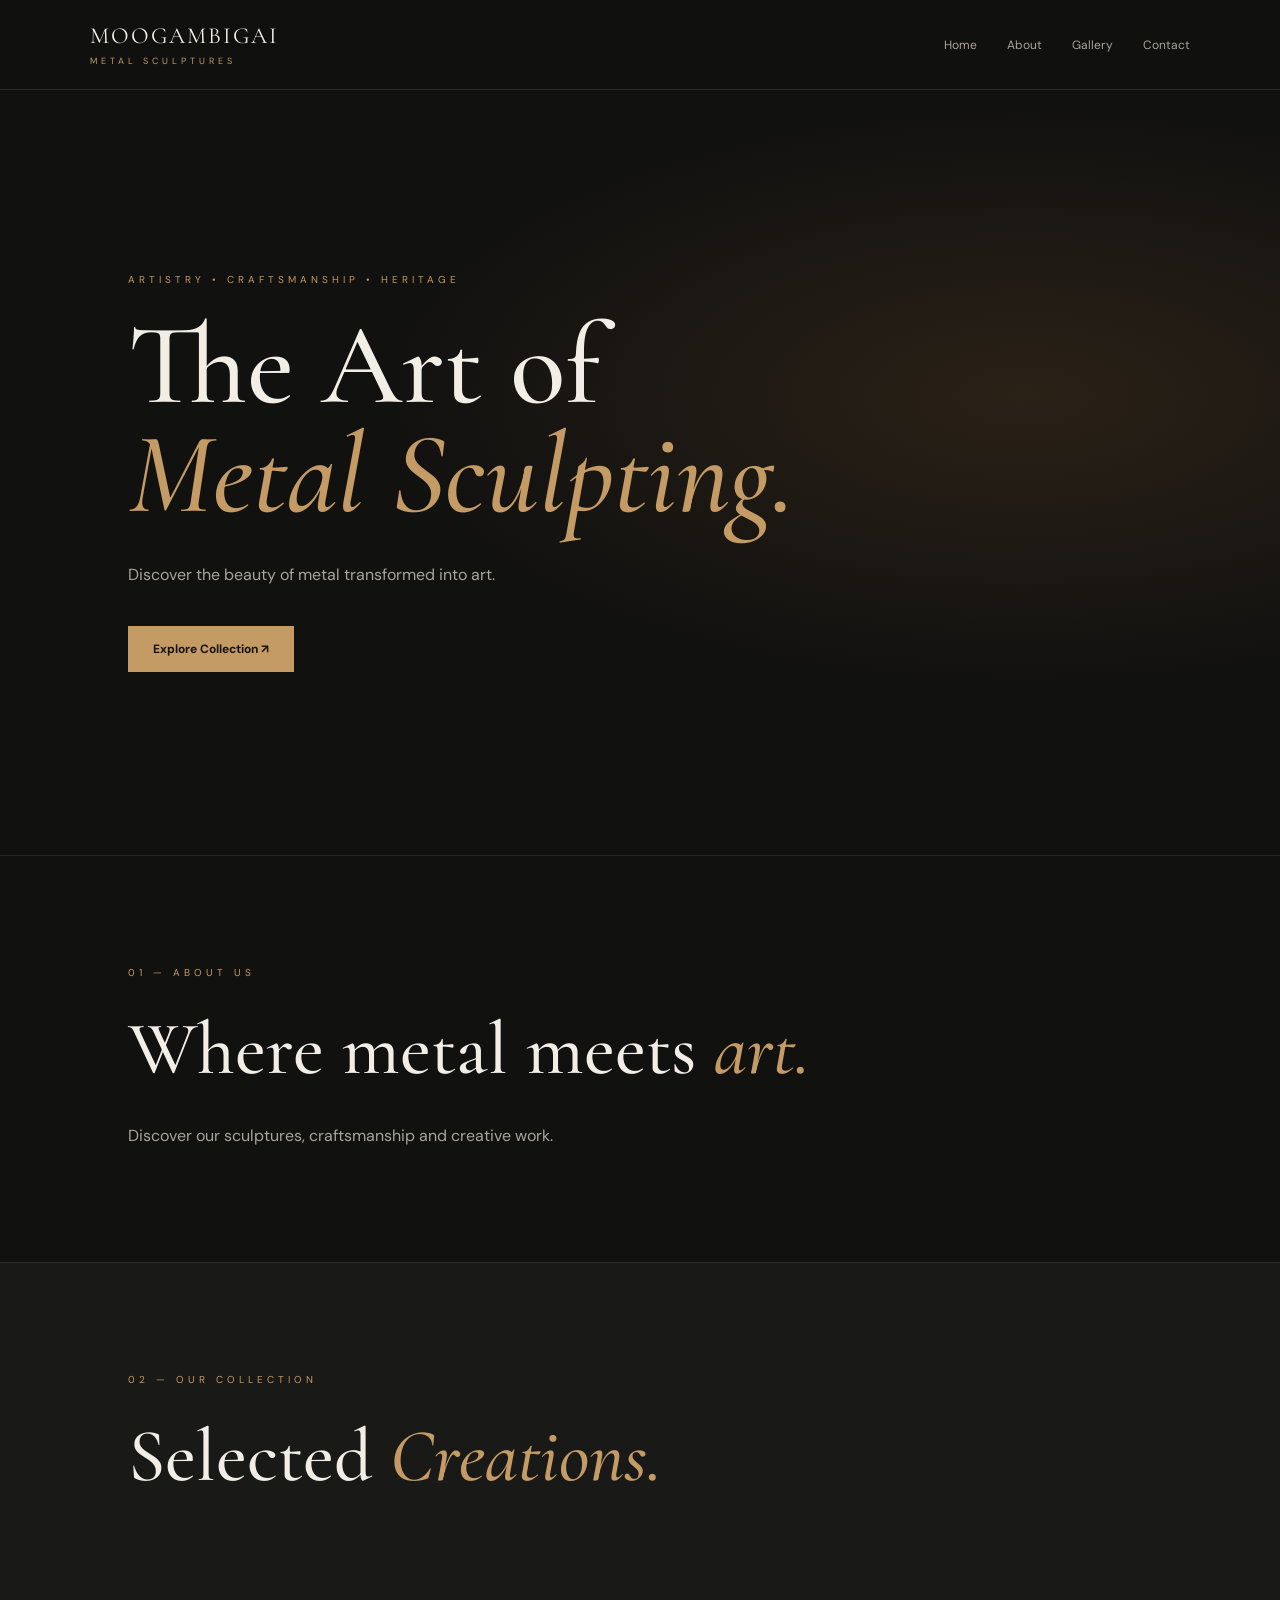
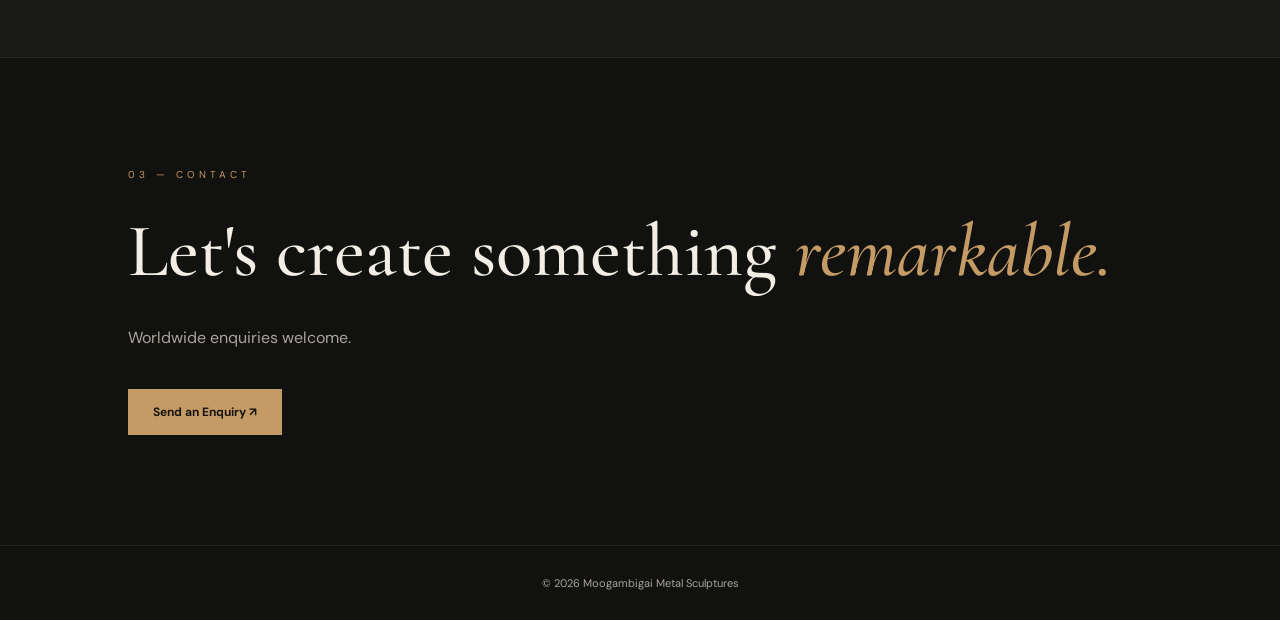
==== index.html @ 1f337dfb "Initial Moogambigai website" ====
<!DOCTYPE html>
<html lang="en">
<head>
<meta charset="UTF-8">
<meta name="viewport" content="width=device-width, initial-scale=1.0">
<title>Moogambigai Metal Sculptures</title>
<link rel="stylesheet" href="style.css">
</head>
<body>
<header>
    <div class="logo">MOOGAMBIGAI <span>METAL SCULPTURES</span></div>
    <nav>
        <a href="#home">Home</a>
        <a href="#about">About</a>
        <a href="#gallery">Gallery</a>
        <a href="#contact">Contact</a>
    </nav>
</header>

<section id="home" class="hero">
    <p>ARTISTRY • CRAFTSMANSHIP • HERITAGE</p>
    <h1>The Art of<br><span>Metal Sculpting.</span></h1>
    <p>Discover the beauty of metal transformed into art.</p>
    <a class="btn" href="#gallery">Explore Collection ↗</a>
</section>

<section id="about">
    <p>01 — ABOUT US</p>
    <h2>Where metal meets <span>art.</span></h2>
    <p>Discover our sculptures, craftsmanship and creative work.</p>
</section>

<section id="gallery">
    <p>02 — OUR COLLECTION</p>
    <h2>Selected <span>Creations.</span></h2>
    <div id="gallery-grid"></div>
</section>

<section id="contact">
    <p>03 — CONTACT</p>
    <h2>Let's create something <span>remarkable.</span></h2>
    <p>Worldwide enquiries welcome.</p>
    <a class="btn" href="mailto:YOUR_EMAIL@example.com">Send an Enquiry ↗</a>
</section>

<footer>© 2026 Moogambigai Metal Sculptures</footer>
<script src="script.js"></script>
</body>
</html>
---- style.css ----
@import url('https://fonts.googleapis.com/css2?family=Cormorant+Garamond:wght@400;500;600;700&family=DM+Sans:wght@400;500;600;700&display=swap');

:root {
    --bg: #111110;
    --bronze: #c49a65;
    --ivory: #f2eee6;
    --muted: #aaa49a;
}

* {
    margin: 0;
    padding: 0;
    box-sizing: border-box;
    scroll-behavior: smooth;
}

body {
    background: var(--bg);
    color: var(--ivory);
    font-family: 'DM Sans', sans-serif;
}

header {
    min-height: 90px;
    padding: 20px 7%;
    display: flex;
    align-items: center;
    justify-content: space-between;
    border-bottom: 1px solid #ffffff18;
    position: sticky;
    top: 0;
    background: #111110f5;
    z-index: 10;
}

.logo {
    font-family: 'Cormorant Garamond', serif;
    font-size: 23px;
    letter-spacing: 2px;
}

.logo span {
    display: block;
    color: var(--bronze);
    font-family: 'DM Sans', sans-serif;
    font-size: 9px;
    letter-spacing: 4px;
    margin-top: 5px;
}

nav {
    display: flex;
    gap: 30px;
}

nav a {
    color: var(--muted);
    text-decoration: none;
    font-size: 12px;
    transition: .3s;
}

nav a:hover {
    color: var(--bronze);
}

.hero {
    min-height: 85vh;
    padding: 130px 10%;
    display: flex;
    flex-direction: column;
    justify-content: center;
    background: radial-gradient(ellipse at 80% 40%, #76512b40, transparent 45%);
}

.hero > p:first-child,
section > p:first-child {
    color: var(--bronze);
    font-size: 10px;
    letter-spacing: 4px;
    margin-bottom: 25px;
}

.hero h1 {
    font-family: 'Cormorant Garamond', serif;
    font-size: clamp(65px, 9vw, 115px);
    line-height: .95;
    font-weight: 500;
    margin-bottom: 30px;
}

h1 span, h2 span {
    color: var(--bronze);
    font-style: italic;
}

.hero p:not(:first-child) {
    color: var(--muted);
    line-height: 2;
}

.btn {
    display: inline-block;
    width: fit-content;
    margin-top: 35px;
    padding: 15px 25px;
    background: var(--bronze);
    color: #17130e;
    text-decoration: none;
    font-size: 12px;
    font-weight: 700;
    transition: .3s;
}

.btn:hover {
    background: var(--ivory);
    transform: translateY(-3px);
}

section:not(.hero) {
    padding: 110px 10%;
    border-top: 1px solid #ffffff15;
}

h2 {
    font-family: 'Cormorant Garamond', serif;
    font-size: clamp(45px, 6vw, 75px);
    font-weight: 500;
    margin-bottom: 25px;
}

section > p:not(:first-child) {
    color: var(--muted);
    line-height: 2;
}

#gallery {
    background: #191917;
}

#gallery-grid {
    display: grid;
    grid-template-columns: repeat(3, 1fr);
    gap: 20px;
    margin-top: 45px;
}

.gallery-card {
    overflow: hidden;
    background: #24221e;
    border: 1px solid #ffffff15;
}

.gallery-card img {
    width: 100%;
    height: 280px;
    object-fit: cover;
    display: block;
    transition: .5s;
}

.gallery-card:hover img {
    transform: scale(1.06);
}

.gallery-card p {
    padding: 15px;
    color: var(--bronze);
    font-size: 12px;
}

footer {
    padding: 30px;
    text-align: center;
    color: var(--muted);
    font-size: 11px;
    border-top: 1px solid #ffffff15;
}

@media(max-width: 700px) {
    header {
        flex-wrap: wrap;
        gap: 20px;
    }

    nav {
        width: 100%;
        gap: 18px;
        flex-wrap: wrap;
    }

    .hero {
        padding: 100px 7%;
    }

    section:not(.hero) {
        padding: 80px 7%;
    }

    #gallery-grid {
        grid-template-columns: 1fr;
    }
}
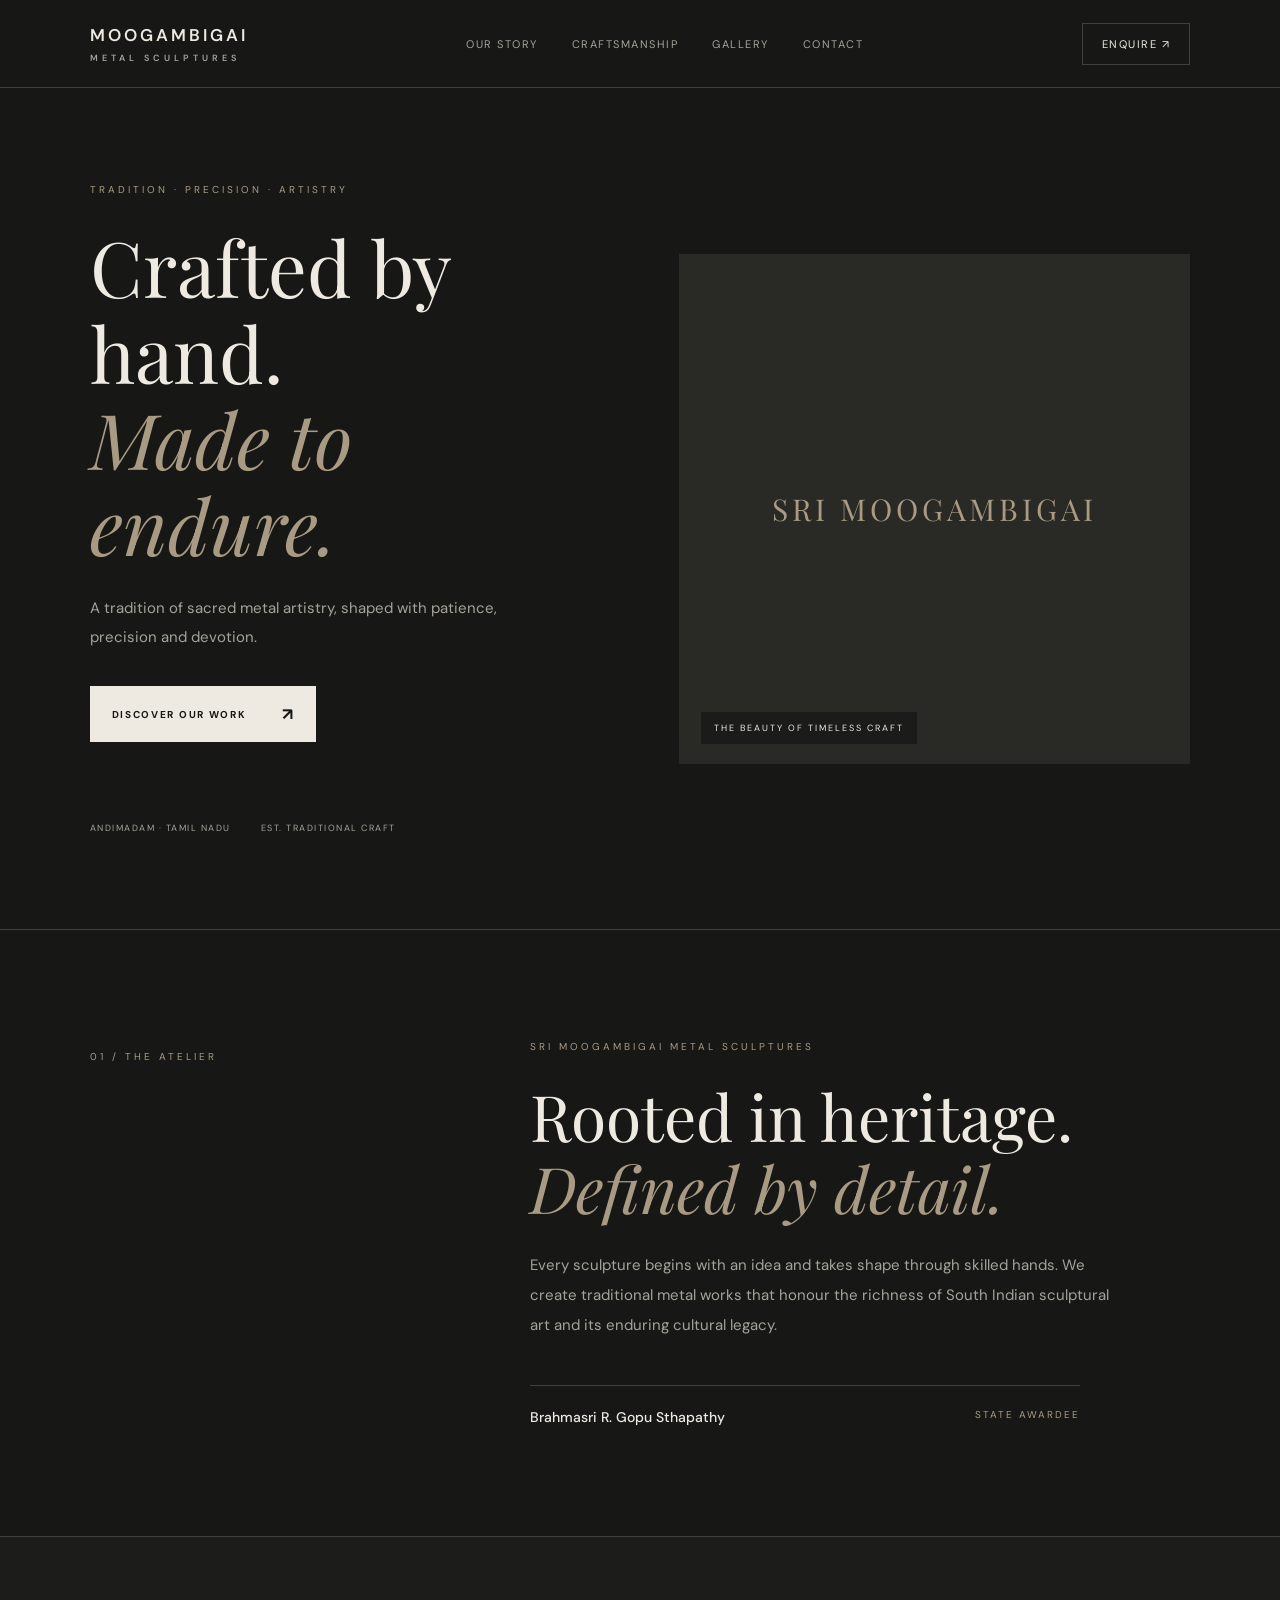
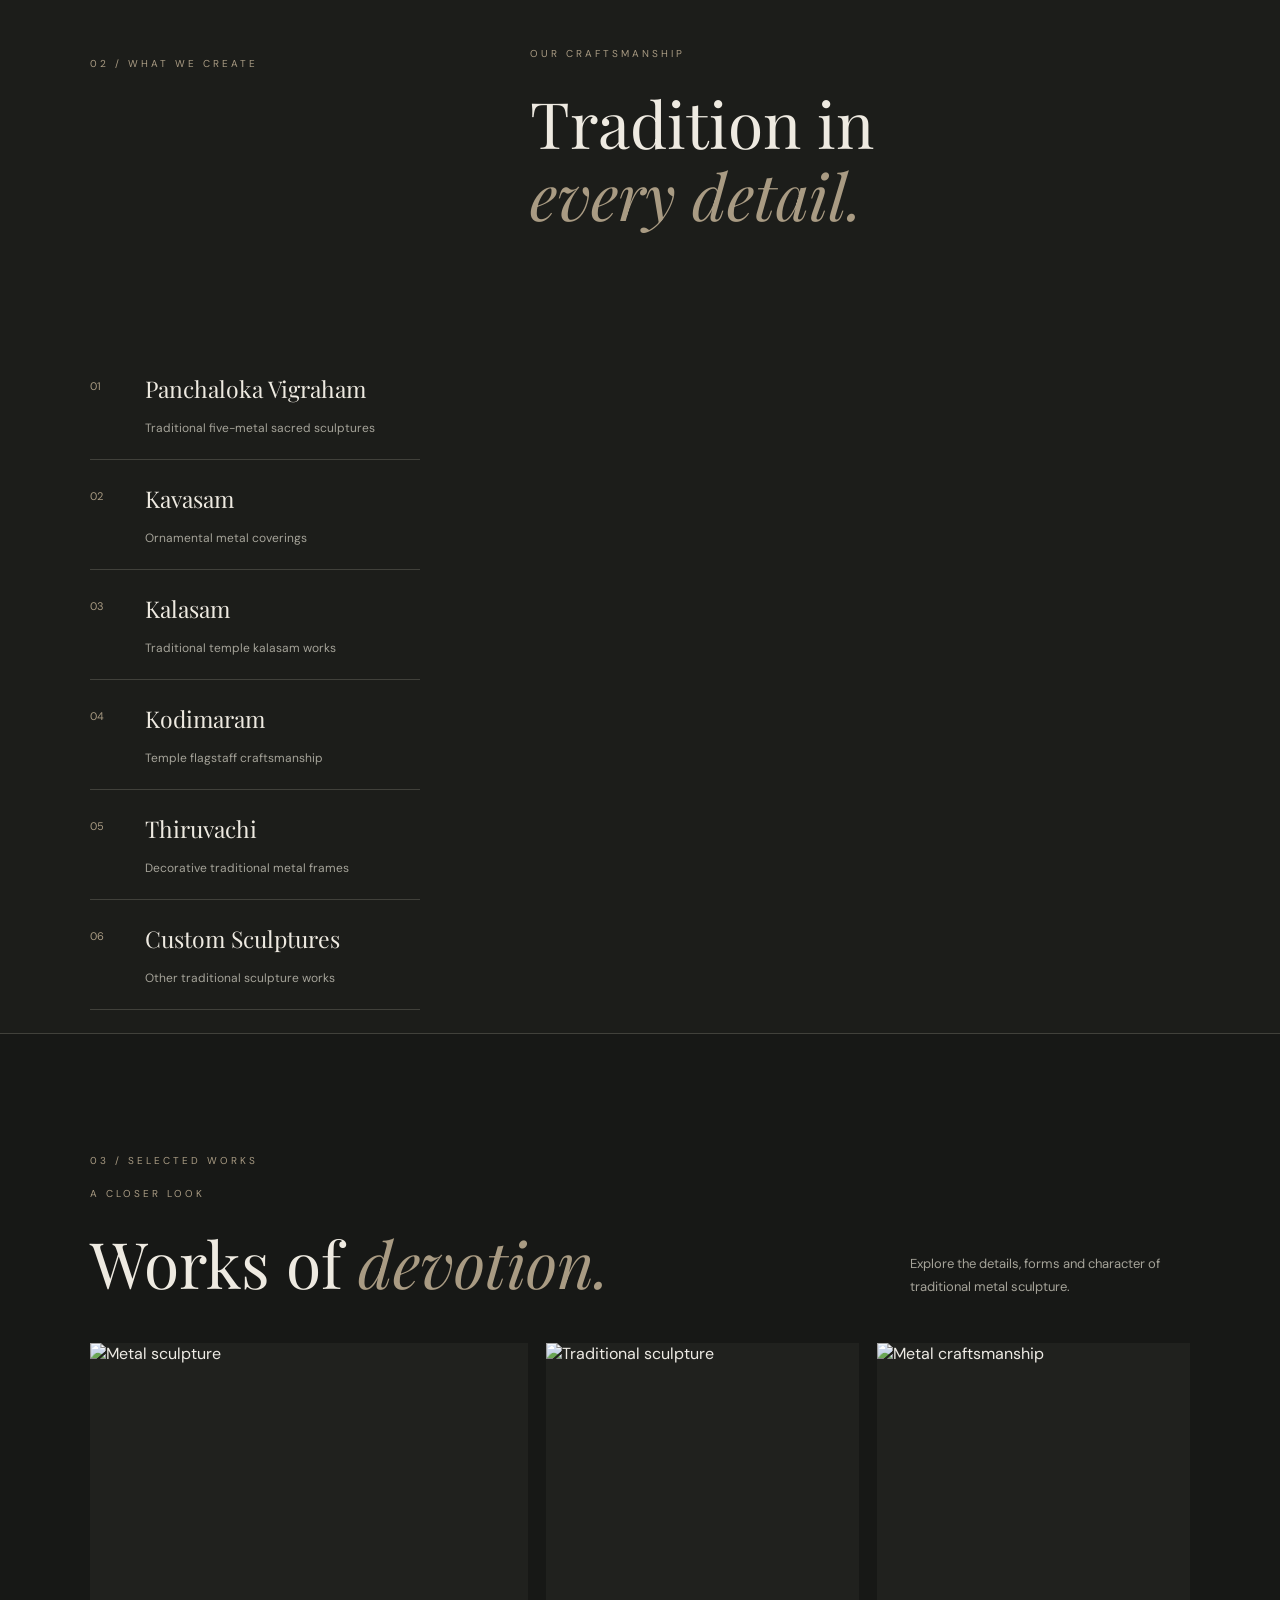
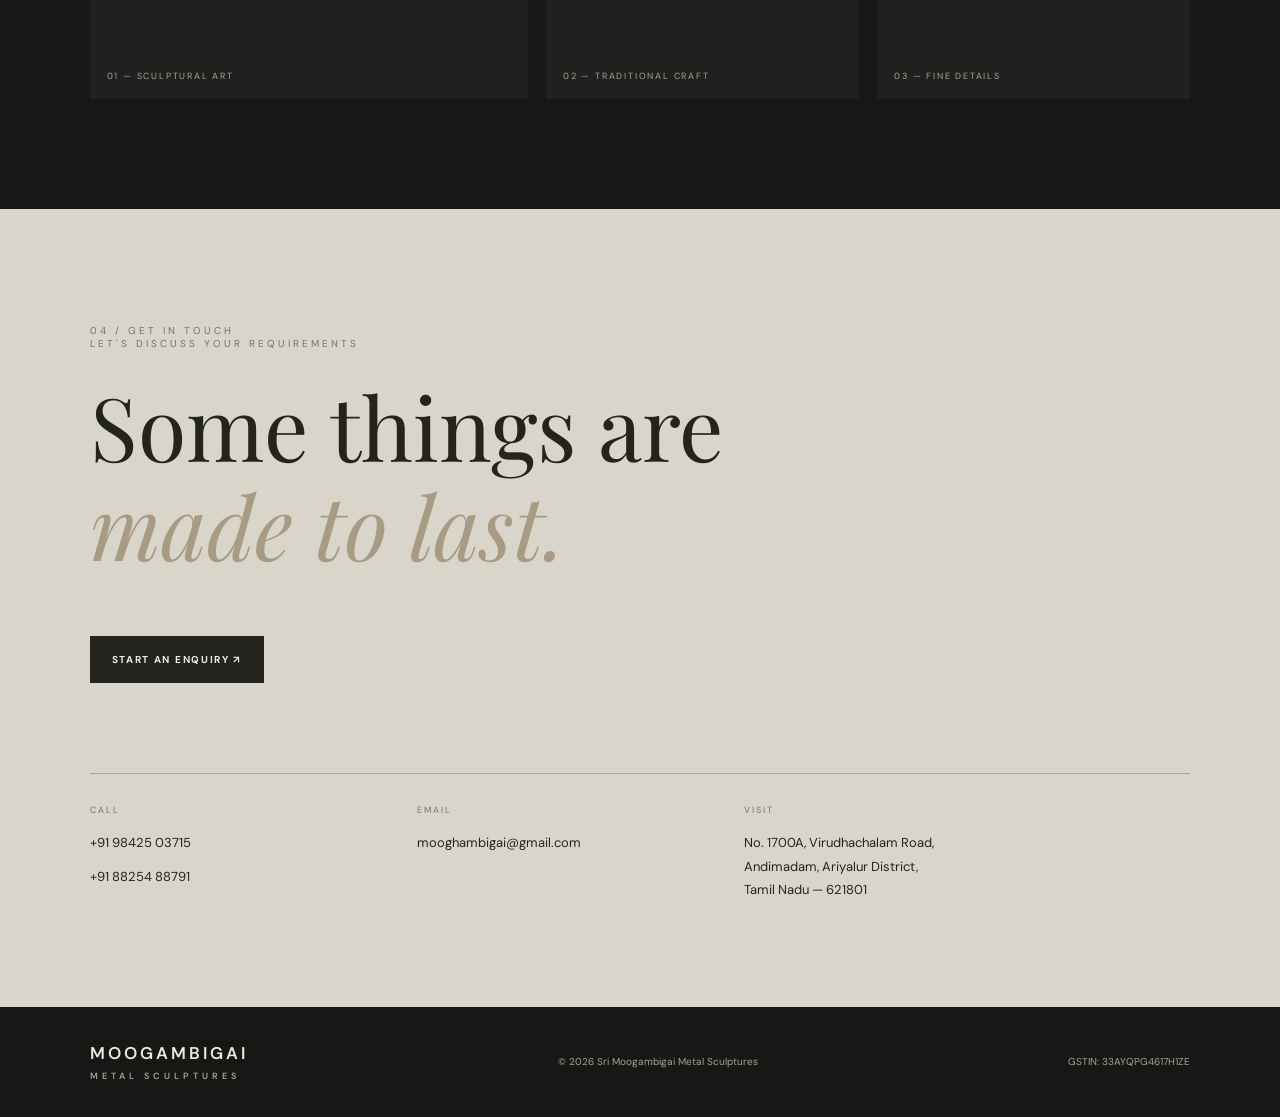
==== commit fae10219: "Build premium Moogambigai sculpture website" ====
--- a/index.html
+++ b/index.html
@@ -3,47 +3,81 @@
 <head>
 <meta charset="UTF-8">
 <meta name="viewport" content="width=device-width, initial-scale=1.0">
-<title>Moogambigai Metal Sculptures</title>
+<meta name="description" content="Sri Moogambigai Metal Sculptures — Traditional South Indian metal sculpture craftsmanship by Brahmasri R. Gopu Sthapathy, State Awardee.">
+<title>Sri Moogambigai | Metal Sculptures</title>
+<link rel="preconnect" href="https://fonts.googleapis.com">
+<link href="https://fonts.googleapis.com/css2?family=DM+Sans:wght@400;500;600;700&family=Playfair+Display:wght@400;500;600&display=swap" rel="stylesheet">
 <link rel="stylesheet" href="style.css">
 </head>
 <body>
-<header>
-    <div class="logo">MOOGAMBIGAI <span>METAL SCULPTURES</span></div>
-    <nav>
-        <a href="#home">Home</a>
-        <a href="#about">About</a>
-        <a href="#gallery">Gallery</a>
-        <a href="#contact">Contact</a>
-    </nav>
+<header class="header">
+  <a class="brand" href="#home">MOOGAMBIGAI <span>METAL SCULPTURES</span></a>
+  <nav><a href="#about">Our Story</a><a href="#craft">Craftsmanship</a><a href="#gallery">Gallery</a><a href="#contact">Contact</a></nav>
+  <a class="header-contact" href="#contact">ENQUIRE ↗</a>
 </header>
 
-<section id="home" class="hero">
-    <p>ARTISTRY • CRAFTSMANSHIP • HERITAGE</p>
-    <h1>The Art of<br><span>Metal Sculpting.</span></h1>
-    <p>Discover the beauty of metal transformed into art.</p>
-    <a class="btn" href="#gallery">Explore Collection ↗</a>
+<main>
+<section class="hero" id="home">
+  <div class="hero-copy">
+    <p class="eyebrow">TRADITION · PRECISION · ARTISTRY</p>
+    <h1>Crafted by hand.<br><em>Made to endure.</em></h1>
+    <p class="intro">A tradition of sacred metal artistry, shaped with patience, precision and devotion.</p>
+    <a class="button" href="#gallery">DISCOVER OUR WORK <span>↗</span></a>
+    <div class="hero-note"><span>ANDIMADAM · TAMIL NADU</span><span>EST. TRADITIONAL CRAFT</span></div>
+  </div>
+  <div class="hero-visual">
+    <img src="images/sculpture-01.jpg" alt="Traditional metal sculpture" onerror="this.style.display='none';this.parentElement.classList.add('image-missing')">
+    <span class="visual-caption">THE BEAUTY OF TIMELESS CRAFT</span>
+  </div>
 </section>
 
-<section id="about">
-    <p>01 — ABOUT US</p>
-    <h2>Where metal meets <span>art.</span></h2>
-    <p>Discover our sculptures, craftsmanship and creative work.</p>
+<section class="intro-section" id="about">
+  <div class="section-label">01 / THE ATELIER</div>
+  <div class="about-content">
+    <p class="eyebrow">SRI MOOGAMBIGAI METAL SCULPTURES</p>
+    <h2>Rooted in heritage.<br><em>Defined by detail.</em></h2>
+    <p>Every sculpture begins with an idea and takes shape through skilled hands. We create traditional metal works that honour the richness of South Indian sculptural art and its enduring cultural legacy.</p>
+    <div class="owner-line"><strong>Brahmasri R. Gopu Sthapathy</strong><span>STATE AWARDEE</span></div>
+  </div>
 </section>
 
-<section id="gallery">
-    <p>02 — OUR COLLECTION</p>
-    <h2>Selected <span>Creations.</span></h2>
-    <div id="gallery-grid"></div>
+<section class="craft-section" id="craft">
+  <div class="section-label">02 / WHAT WE CREATE</div>
+  <div class="craft-heading"><p class="eyebrow">OUR CRAFTSMANSHIP</p><h2>Tradition in<br><em>every detail.</em></h2></div>
+  <div class="craft-list">
+    <div><span>01</span><h3>Panchaloka Vigraham</h3><p>Traditional five-metal sacred sculptures</p></div>
+    <div><span>02</span><h3>Kavasam</h3><p>Ornamental metal coverings</p></div>
+    <div><span>03</span><h3>Kalasam</h3><p>Traditional temple kalasam works</p></div>
+    <div><span>04</span><h3>Kodimaram</h3><p>Temple flagstaff craftsmanship</p></div>
+    <div><span>05</span><h3>Thiruvachi</h3><p>Decorative traditional metal frames</p></div>
+    <div><span>06</span><h3>Custom Sculptures</h3><p>Other traditional sculpture works</p></div>
+  </div>
 </section>
 
-<section id="contact">
-    <p>03 — CONTACT</p>
-    <h2>Let's create something <span>remarkable.</span></h2>
-    <p>Worldwide enquiries welcome.</p>
-    <a class="btn" href="mailto:YOUR_EMAIL@example.com">Send an Enquiry ↗</a>
+<section class="gallery-section" id="gallery">
+  <div class="section-label">03 / SELECTED WORKS</div>
+  <div class="gallery-heading"><div><p class="eyebrow">A CLOSER LOOK</p><h2>Works of <em>devotion.</em></h2></div><p>Explore the details, forms and character of traditional metal sculpture.</p></div>
+  <div class="gallery-grid" id="gallery-grid">
+    <figure class="gallery-main"><img src="images/sculpture-01.jpg" alt="Metal sculpture"><figcaption>01 — SCULPTURAL ART</figcaption></figure>
+    <figure><img src="images/sculpture-02.jpg" alt="Traditional sculpture"><figcaption>02 — TRADITIONAL CRAFT</figcaption></figure>
+    <figure><img src="images/sculpture-03.jpg" alt="Metal craftsmanship"><figcaption>03 — FINE DETAILS</figcaption></figure>
+  </div>
 </section>
 
-<footer>© 2026 Moogambigai Metal Sculptures</footer>
+<section class="contact-section" id="contact">
+  <div class="section-label">04 / GET IN TOUCH</div>
+  <p class="eyebrow">LET'S DISCUSS YOUR REQUIREMENTS</p>
+  <h2>Some things are<br><em>made to last.</em></h2>
+  <a class="button light" href="https://wa.me/919842503715">START AN ENQUIRY ↗</a>
+  <div class="contact-details">
+    <div><span>CALL</span><a href="tel:+919842503715">+91 98425 03715</a><a href="tel:+918825488791">+91 88254 88791</a></div>
+    <div><span>EMAIL</span><a href="mailto:mooghambigai@gmail.com">mooghambigai@gmail.com</a></div>
+    <div><span>VISIT</span><p>No. 1700A, Virudhachalam Road,<br>Andimadam, Ariyalur District,<br>Tamil Nadu — 621801</p></div>
+  </div>
+</section>
+</main>
+
+<footer><a class="brand" href="#home">MOOGAMBIGAI <span>METAL SCULPTURES</span></a><p>© 2026 Sri Moogambigai Metal Sculptures</p><p>GSTIN: 33AYQPG4617H1ZE</p></footer>
 <script src="script.js"></script>
 </body>
 </html>
--- a/style.css
+++ b/style.css
@@ -1,203 +1,53 @@
-@import url('https://fonts.googleapis.com/css2?family=Cormorant+Garamond:wght@400;500;600;700&family=DM+Sans:wght@400;500;600;700&display=swap');
-
-:root {
-    --bg: #111110;
-    --bronze: #c49a65;
-    --ivory: #f2eee6;
-    --muted: #aaa49a;
-}
-
-* {
-    margin: 0;
-    padding: 0;
-    box-sizing: border-box;
-    scroll-behavior: smooth;
-}
-
-body {
-    background: var(--bg);
-    color: var(--ivory);
-    font-family: 'DM Sans', sans-serif;
-}
-
-header {
-    min-height: 90px;
-    padding: 20px 7%;
-    display: flex;
-    align-items: center;
-    justify-content: space-between;
-    border-bottom: 1px solid #ffffff18;
-    position: sticky;
-    top: 0;
-    background: #111110f5;
-    z-index: 10;
-}
-
-.logo {
-    font-family: 'Cormorant Garamond', serif;
-    font-size: 23px;
-    letter-spacing: 2px;
-}
-
-.logo span {
-    display: block;
-    color: var(--bronze);
-    font-family: 'DM Sans', sans-serif;
-    font-size: 9px;
-    letter-spacing: 4px;
-    margin-top: 5px;
-}
-
-nav {
-    display: flex;
-    gap: 30px;
-}
-
-nav a {
-    color: var(--muted);
-    text-decoration: none;
-    font-size: 12px;
-    transition: .3s;
-}
-
-nav a:hover {
-    color: var(--bronze);
-}
-
-.hero {
-    min-height: 85vh;
-    padding: 130px 10%;
-    display: flex;
-    flex-direction: column;
-    justify-content: center;
-    background: radial-gradient(ellipse at 80% 40%, #76512b40, transparent 45%);
-}
-
-.hero > p:first-child,
-section > p:first-child {
-    color: var(--bronze);
-    font-size: 10px;
-    letter-spacing: 4px;
-    margin-bottom: 25px;
-}
-
-.hero h1 {
-    font-family: 'Cormorant Garamond', serif;
-    font-size: clamp(65px, 9vw, 115px);
-    line-height: .95;
-    font-weight: 500;
-    margin-bottom: 30px;
-}
-
-h1 span, h2 span {
-    color: var(--bronze);
-    font-style: italic;
-}
-
-.hero p:not(:first-child) {
-    color: var(--muted);
-    line-height: 2;
-}
-
-.btn {
-    display: inline-block;
-    width: fit-content;
-    margin-top: 35px;
-    padding: 15px 25px;
-    background: var(--bronze);
-    color: #17130e;
-    text-decoration: none;
-    font-size: 12px;
-    font-weight: 700;
-    transition: .3s;
-}
-
-.btn:hover {
-    background: var(--ivory);
-    transform: translateY(-3px);
-}
-
-section:not(.hero) {
-    padding: 110px 10%;
-    border-top: 1px solid #ffffff15;
-}
-
-h2 {
-    font-family: 'Cormorant Garamond', serif;
-    font-size: clamp(45px, 6vw, 75px);
-    font-weight: 500;
-    margin-bottom: 25px;
-}
-
-section > p:not(:first-child) {
-    color: var(--muted);
-    line-height: 2;
-}
-
-#gallery {
-    background: #191917;
-}
-
-#gallery-grid {
-    display: grid;
-    grid-template-columns: repeat(3, 1fr);
-    gap: 20px;
-    margin-top: 45px;
-}
-
-.gallery-card {
-    overflow: hidden;
-    background: #24221e;
-    border: 1px solid #ffffff15;
-}
-
-.gallery-card img {
-    width: 100%;
-    height: 280px;
-    object-fit: cover;
-    display: block;
-    transition: .5s;
-}
-
-.gallery-card:hover img {
-    transform: scale(1.06);
-}
-
-.gallery-card p {
-    padding: 15px;
-    color: var(--bronze);
-    font-size: 12px;
-}
-
-footer {
-    padding: 30px;
-    text-align: center;
-    color: var(--muted);
-    font-size: 11px;
-    border-top: 1px solid #ffffff15;
-}
-
-@media(max-width: 700px) {
-    header {
-        flex-wrap: wrap;
-        gap: 20px;
-    }
-
-    nav {
-        width: 100%;
-        gap: 18px;
-        flex-wrap: wrap;
-    }
-
-    .hero {
-        padding: 100px 7%;
-    }
-
-    section:not(.hero) {
-        padding: 80px 7%;
-    }
-
-    #gallery-grid {
-        grid-template-columns: 1fr;
-    }
-}
+:root{--bg:#171816;--panel:#20211e;--white:#eeeae1;--muted:#a5a399;--line:#41413b;--accent:#a99b83}
+*{margin:0;padding:0;box-sizing:border-box}
+html{scroll-behavior:smooth}
+body{background:var(--bg);color:var(--white);font-family:'DM Sans',sans-serif}
+a{color:inherit;text-decoration:none}
+.header{height:88px;padding:0 7%;display:flex;align-items:center;justify-content:space-between;border-bottom:1px solid var(--line)}
+.brand{font-size:17px;letter-spacing:3px;font-weight:600}.brand span{display:block;font-size:9px;letter-spacing:4px;color:var(--muted);margin-top:6px}
+nav{display:flex;gap:34px}nav a,.header-contact{font-size:11px;letter-spacing:1.5px;color:var(--muted);text-transform:uppercase}nav a:hover,.header-contact:hover{color:var(--white)}
+.header-contact{border:1px solid var(--line);padding:13px 19px;color:var(--white)}
+.hero{min-height:650px;padding:95px 7%;display:grid;grid-template-columns:1fr 1fr;align-items:center;gap:7%}
+.eyebrow,.section-label{font-size:10px;letter-spacing:3px;color:var(--accent)}
+.hero h1,.about-content h2,.craft-heading h2,.gallery-heading h2,.contact-section h2{font-family:'Playfair Display',serif;font-weight:400;font-size:clamp(48px,6vw,82px);line-height:1.12;margin:27px 0}
+h1 em,h2 em{color:var(--accent);font-weight:400}
+.intro{max-width:410px;color:var(--muted);line-height:1.9;font-size:15px}
+.button{display:inline-flex;gap:35px;align-items:center;margin-top:35px;padding:17px 22px;background:var(--white);color:var(--bg);font-size:10px;letter-spacing:1.7px;font-weight:700}
+.button span{font-size:17px}
+.hero-note{display:flex;gap:30px;margin-top:80px;color:var(--muted);font-size:9px;letter-spacing:1.5px}
+.hero-visual{height:510px;position:relative;background:#292a26;overflow:hidden}
+.hero-visual img{width:100%;height:100%;object-fit:cover;display:block;filter:saturate(.72)}
+.image-missing:after{content:'SRI MOOGAMBIGAI';position:absolute;inset:0;display:grid;place-items:center;font-family:'Playfair Display',serif;font-size:30px;color:var(--accent);letter-spacing:4px}
+.visual-caption{position:absolute;bottom:20px;left:22px;font-size:9px;letter-spacing:2px;background:#171816c9;padding:10px 13px}
+.intro-section,.craft-section,.gallery-section{padding:110px 7%;border-top:1px solid var(--line)}
+.intro-section{display:grid;grid-template-columns:1fr 2fr;gap:10%}
+.section-label{padding-top:10px}
+.about-content{max-width:700px}.about-content h2,.craft-heading h2,.gallery-heading h2{font-size:clamp(43px,5vw,65px)}
+.about-content>p:not(.eyebrow){max-width:600px;color:var(--muted);line-height:2;font-size:15px}
+.owner-line{margin-top:45px;padding-top:22px;border-top:1px solid var(--line);display:flex;justify-content:space-between;max-width:550px;gap:20px}
+.owner-line strong{font-size:14px;font-weight:500}.owner-line span{font-size:10px;letter-spacing:2px;color:var(--accent)}
+.craft-section{display:grid;grid-template-columns:1fr 2fr;gap:10%;background:#1c1d1a}
+.craft-list{margin-top:5px}
+.craft-list>div{display:grid;grid-template-columns:45px 1fr;gap:10px;padding:23px 0;border-bottom:1px solid var(--line)}
+.craft-list span{font-size:11px;color:var(--accent);padding-top:6px}
+.craft-list h3{font-family:'Playfair Display',serif;font-size:23px;font-weight:400}
+.craft-list p{grid-column:2;color:var(--muted);font-size:12px;margin-top:6px}
+.gallery-heading{display:flex;justify-content:space-between;align-items:end;margin:20px 0 45px;gap:30px}
+.gallery-heading h2{margin-bottom:0}.gallery-heading>p{max-width:280px;color:var(--muted);font-size:13px;line-height:1.8}
+.gallery-grid{display:grid;grid-template-columns:1.4fr 1fr 1fr;gap:18px}
+.gallery-grid figure{min-width:0;background:var(--panel)}
+.gallery-grid img{width:100%;height:310px;object-fit:cover;display:block;filter:saturate(.7);transition:filter .4s}
+.gallery-grid img:hover{filter:saturate(1)}
+.gallery-grid figcaption{padding:17px;font-size:9px;letter-spacing:1.8px;color:var(--muted)}
+.contact-section{padding:105px 7%;background:#d9d5cb;color:#24241f}
+.contact-section .section-label,.contact-section .eyebrow{color:#777265}
+.contact-section h2{font-size:clamp(52px,7vw,88px)}
+.button.light{background:#24241f;color:var(--white)}
+.contact-details{display:grid;grid-template-columns:1fr 1fr 1.5fr;gap:30px;margin-top:90px;padding-top:30px;border-top:1px solid #aaa69d}
+.contact-details div{display:flex;flex-direction:column;gap:10px}
+.contact-details span{font-size:9px;letter-spacing:2px;color:#777265;margin-bottom:5px}
+.contact-details a,.contact-details p{font-size:13px;line-height:1.8}
+footer{padding:35px 7%;display:flex;justify-content:space-between;align-items:center;gap:20px}
+footer p{font-size:10px;color:var(--muted)}
+@media(max-width:800px){.header{height:auto;padding:22px 6%;flex-wrap:wrap;gap:20px}nav{order:3;width:100%;justify-content:space-between;gap:10px}nav a{font-size:9px}.header-contact{font-size:9px;padding:10px}.hero{padding:65px 6%;grid-template-columns:1fr;gap:45px}.hero-visual{height:400px}.hero-note{margin-top:45px}.intro-section,.craft-section{padding:75px 6%;grid-template-columns:1fr;gap:35px}.gallery-section{padding:75px 6%}.gallery-heading{display:block}.gallery-heading>p{margin-top:20px}.gallery-grid{grid-template-columns:1fr 1fr}.gallery-main{grid-column:span 2}.gallery-grid img{height:240px}.contact-section{padding:75px 6%}.contact-details{grid-template-columns:1fr 1fr;margin-top:60px}footer{padding:30px 6%;flex-wrap:wrap}footer p{width:100%}}
+@media(max-width:430px){.brand{font-size:14px}.hero h1{font-size:51px}.gallery-grid{grid-template-columns:1fr}.gallery-main{grid-column:auto}.gallery-grid img{height:280px}.contact-details{grid-template-columns:1fr}}
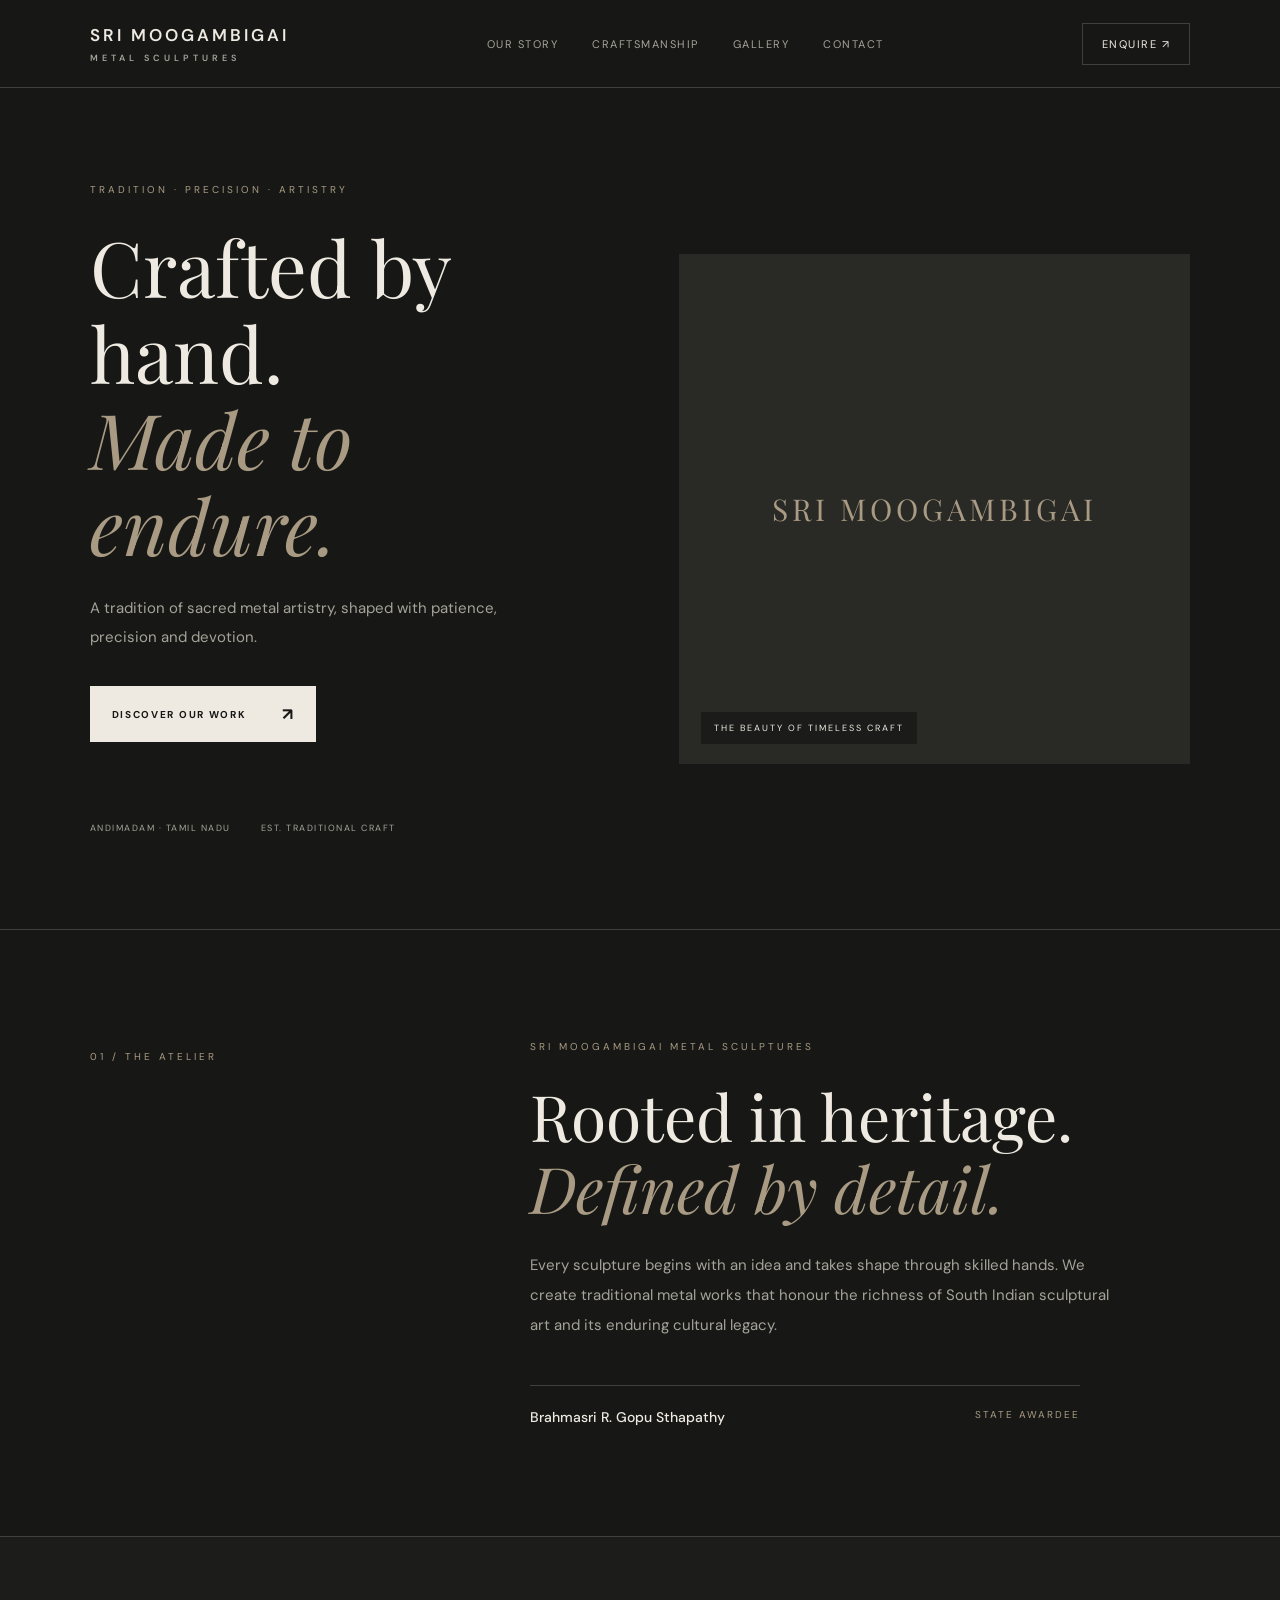
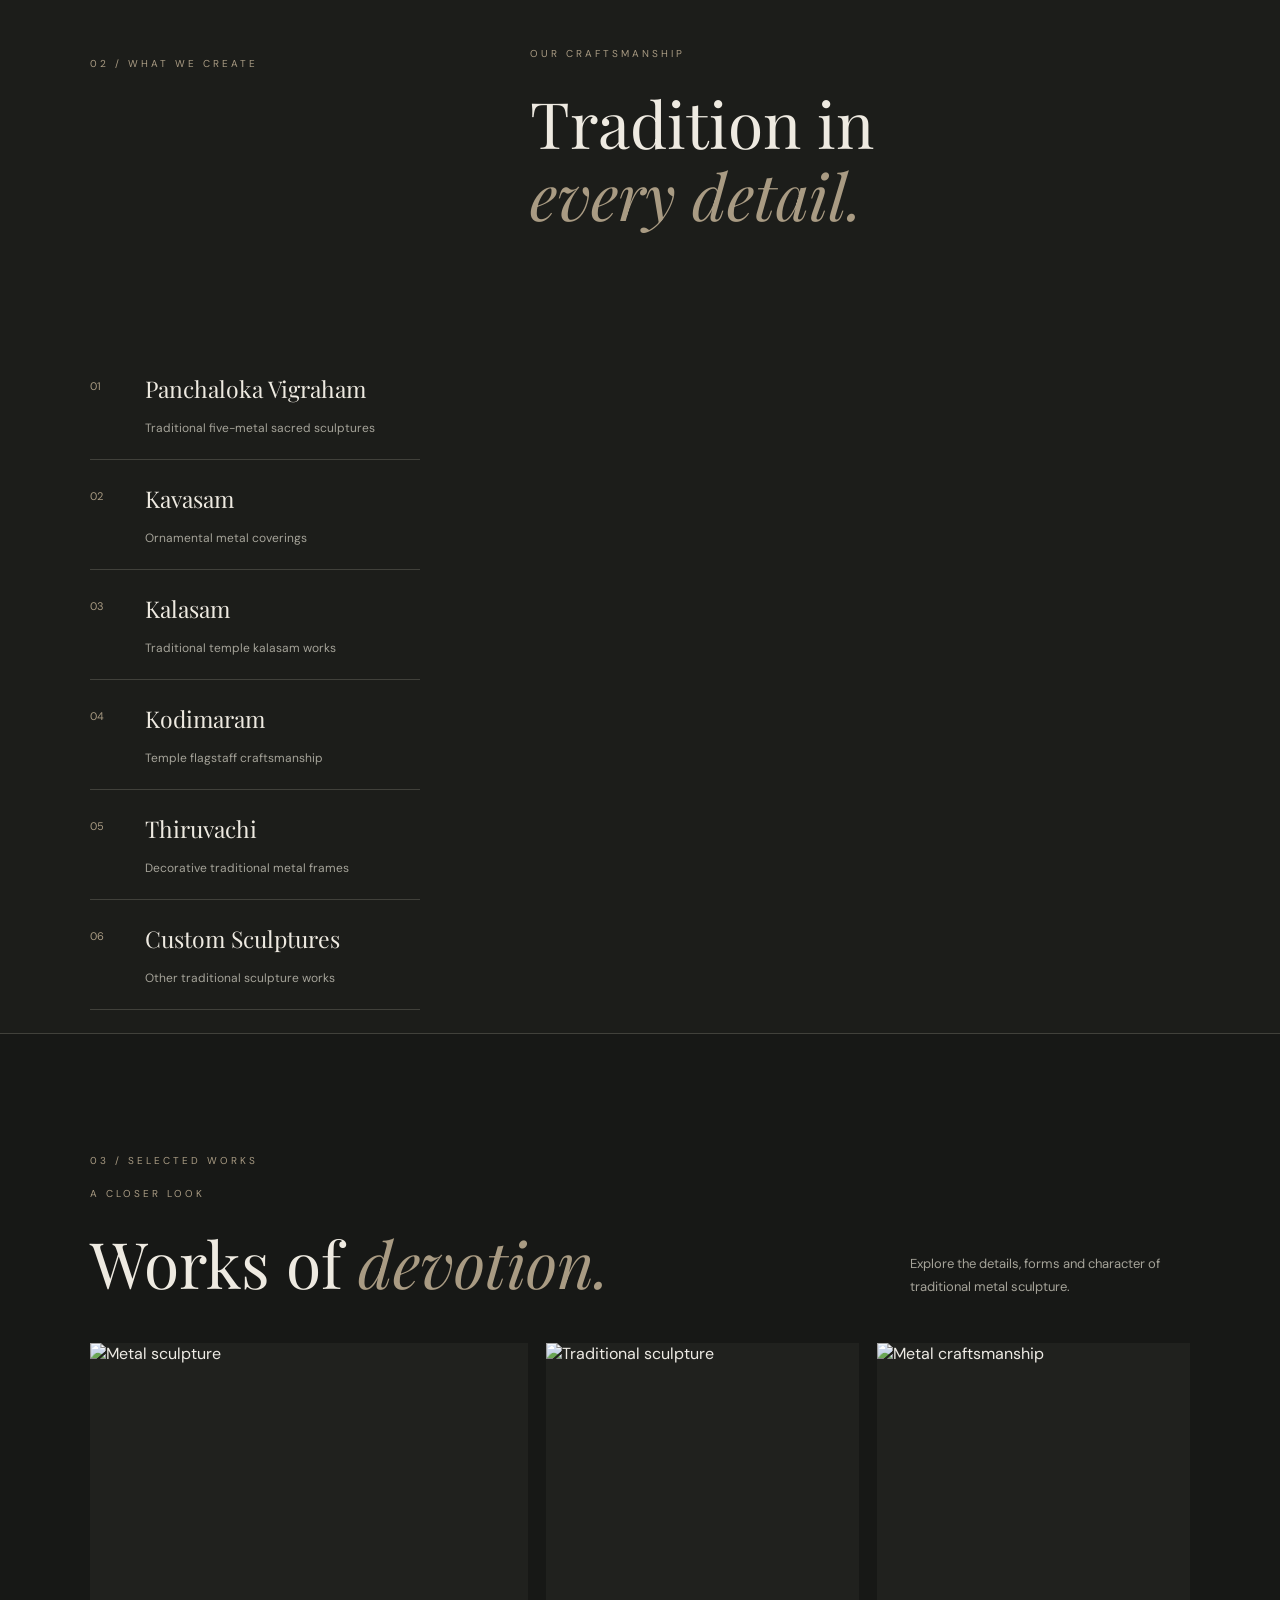
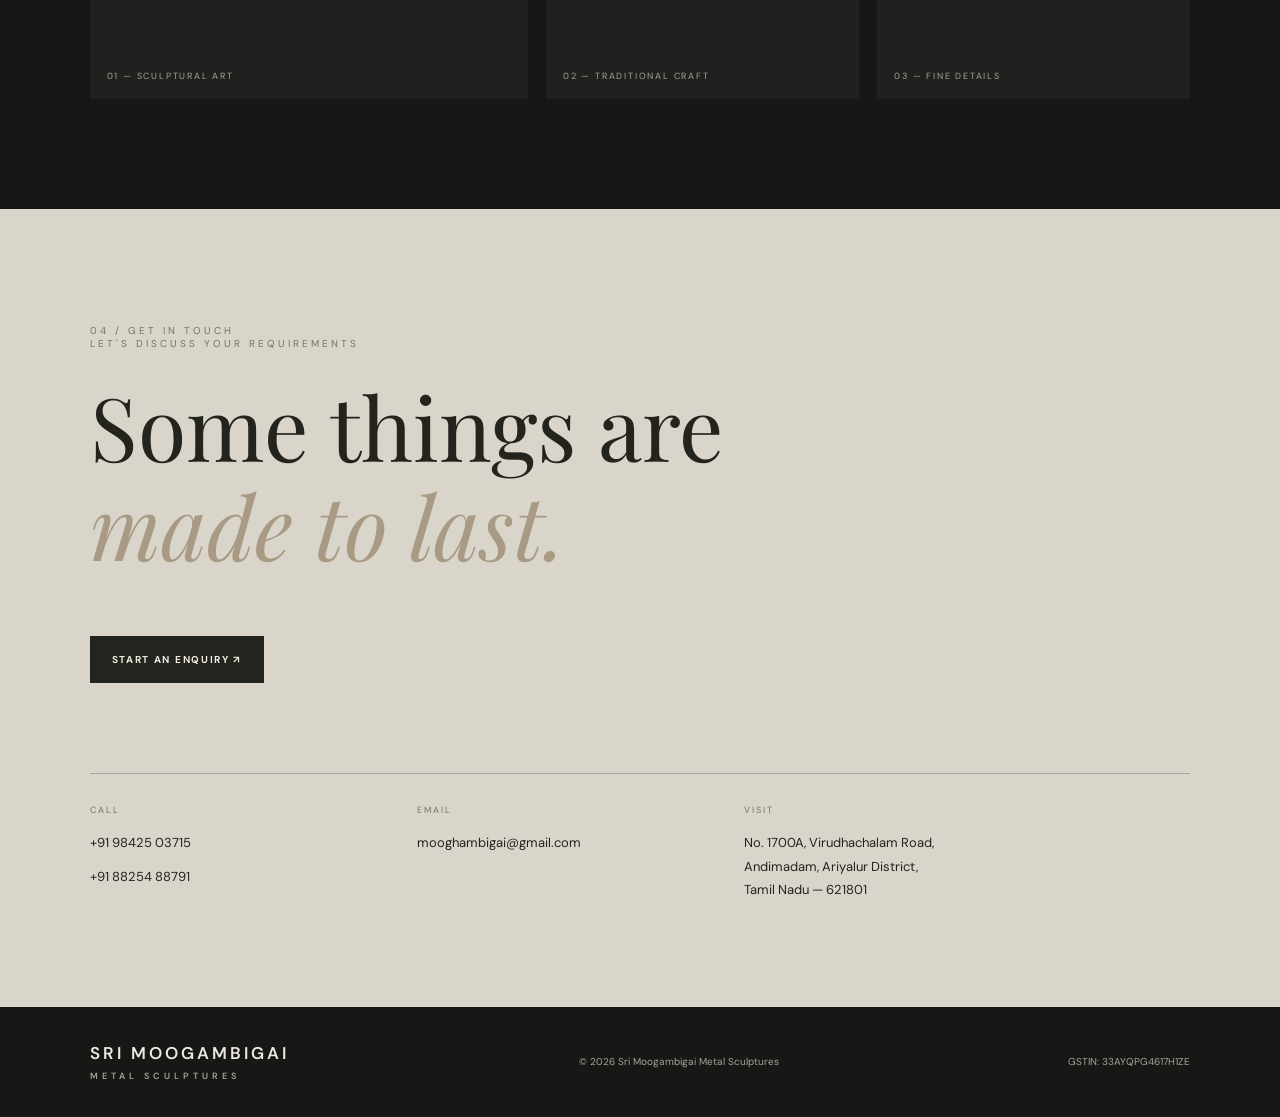
==== commit b30e2d5b: "Update brand name and owner styling" ====
--- a/index.html
+++ b/index.html
@@ -4,14 +4,14 @@
 <meta charset="UTF-8">
 <meta name="viewport" content="width=device-width, initial-scale=1.0">
 <meta name="description" content="Sri Moogambigai Metal Sculptures — Traditional South Indian metal sculpture craftsmanship by Brahmasri R. Gopu Sthapathy, State Awardee.">
-<title>Sri Moogambigai | Metal Sculptures</title>
+<title>Sri Moogambigai Metal Sculptures</title>
 <link rel="preconnect" href="https://fonts.googleapis.com">
 <link href="https://fonts.googleapis.com/css2?family=DM+Sans:wght@400;500;600;700&family=Playfair+Display:wght@400;500;600&display=swap" rel="stylesheet">
 <link rel="stylesheet" href="style.css">
 </head>
 <body>
 <header class="header">
-  <a class="brand" href="#home">MOOGAMBIGAI <span>METAL SCULPTURES</span></a>
+  <a class="brand" href="#home">SRI MOOGAMBIGAI <span>METAL SCULPTURES</span></a>
   <nav><a href="#about">Our Story</a><a href="#craft">Craftsmanship</a><a href="#gallery">Gallery</a><a href="#contact">Contact</a></nav>
   <a class="header-contact" href="#contact">ENQUIRE ↗</a>
 </header>
@@ -77,7 +77,7 @@
 </section>
 </main>
 
-<footer><a class="brand" href="#home">MOOGAMBIGAI <span>METAL SCULPTURES</span></a><p>© 2026 Sri Moogambigai Metal Sculptures</p><p>GSTIN: 33AYQPG4617H1ZE</p></footer>
+<footer><a class="brand" href="#home">SRI MOOGAMBIGAI <span>METAL SCULPTURES</span></a><p>© 2026 Sri Moogambigai Metal Sculptures</p><p>GSTIN: 33AYQPG4617H1ZE</p></footer>
 <script src="script.js"></script>
 </body>
 </html>
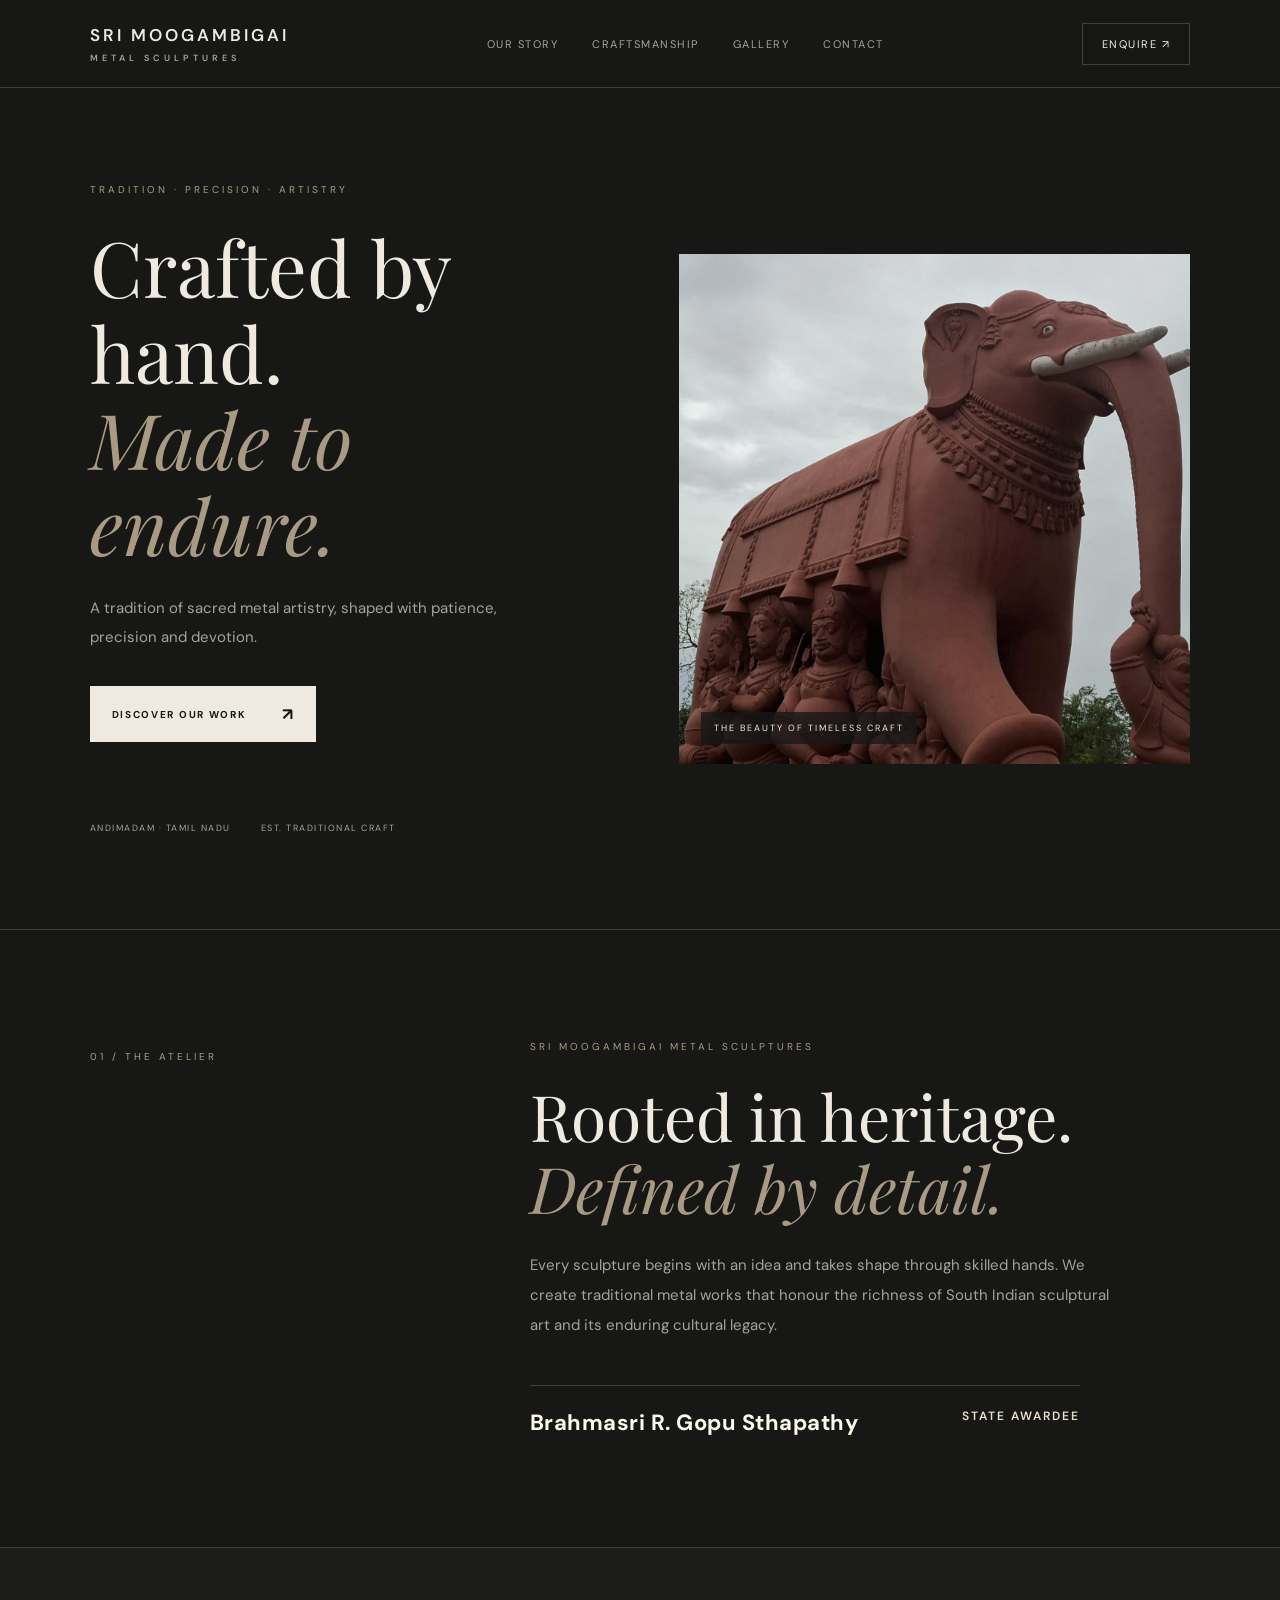
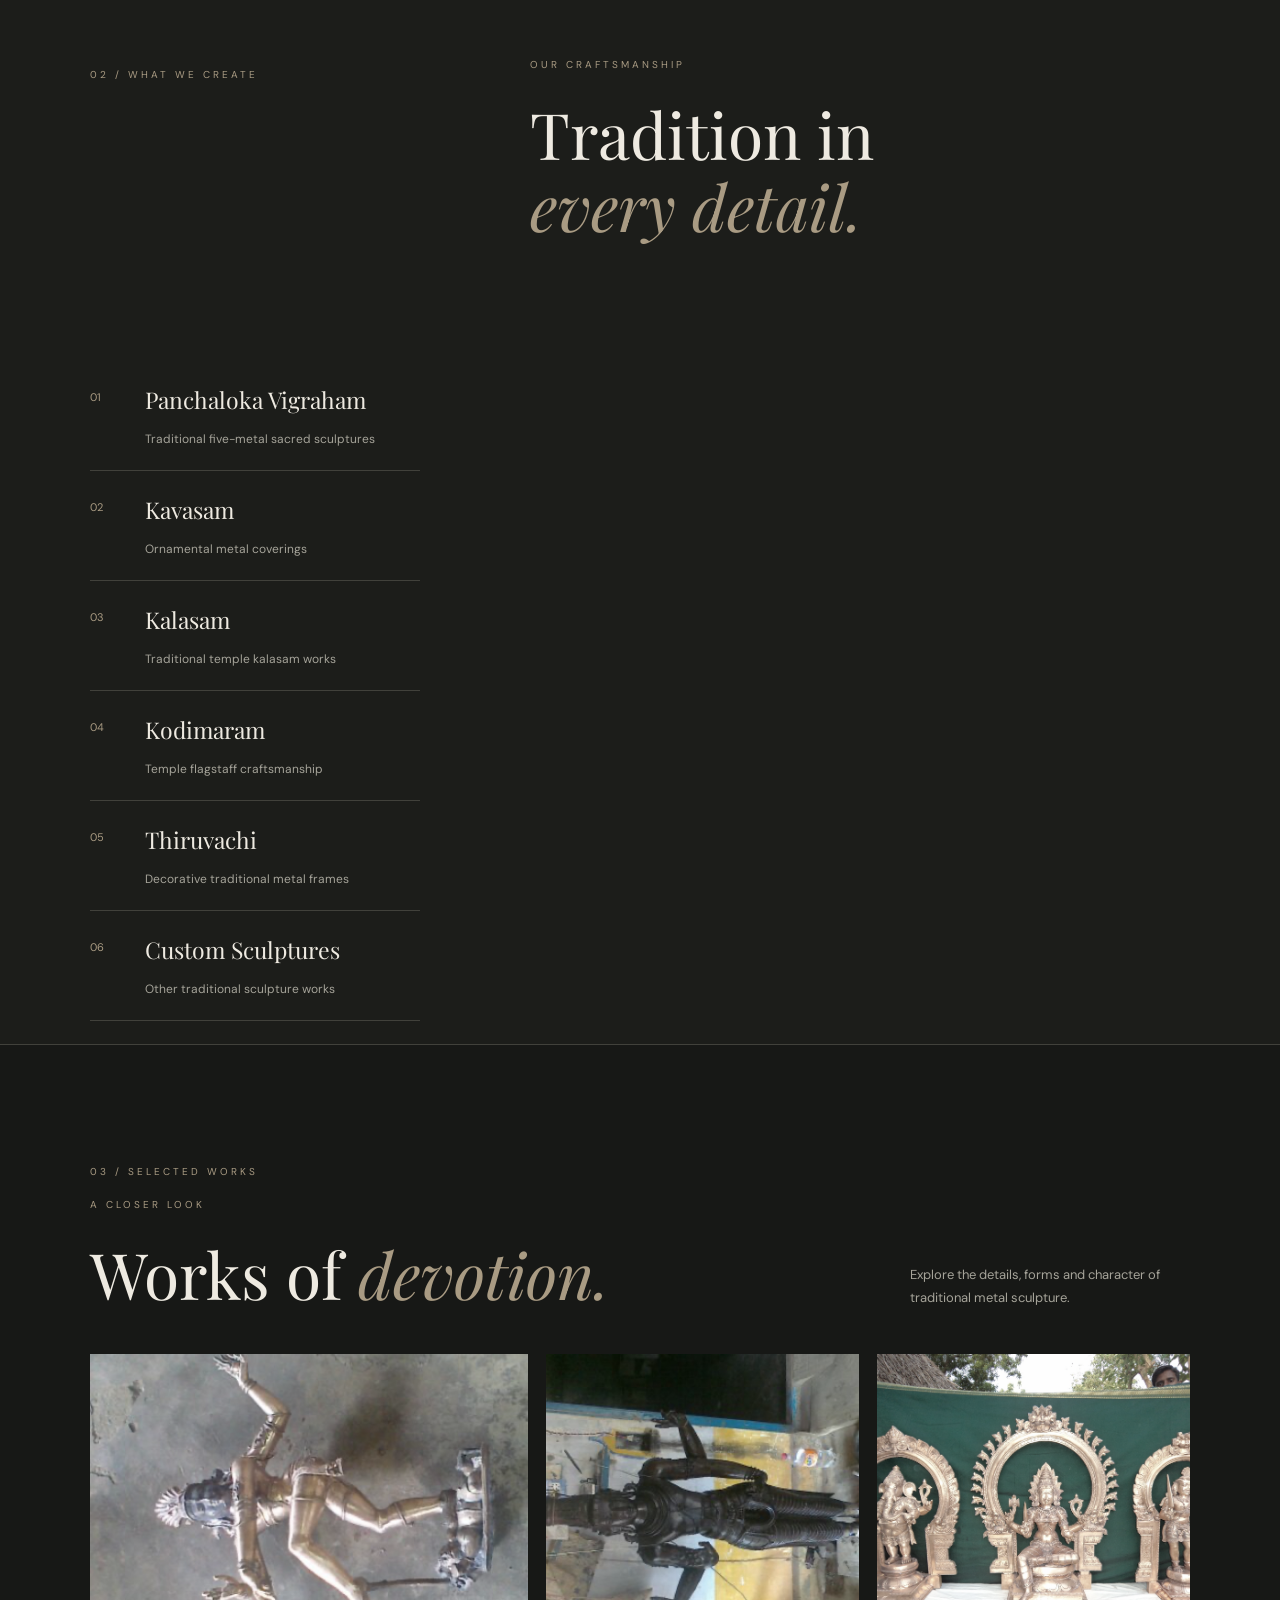
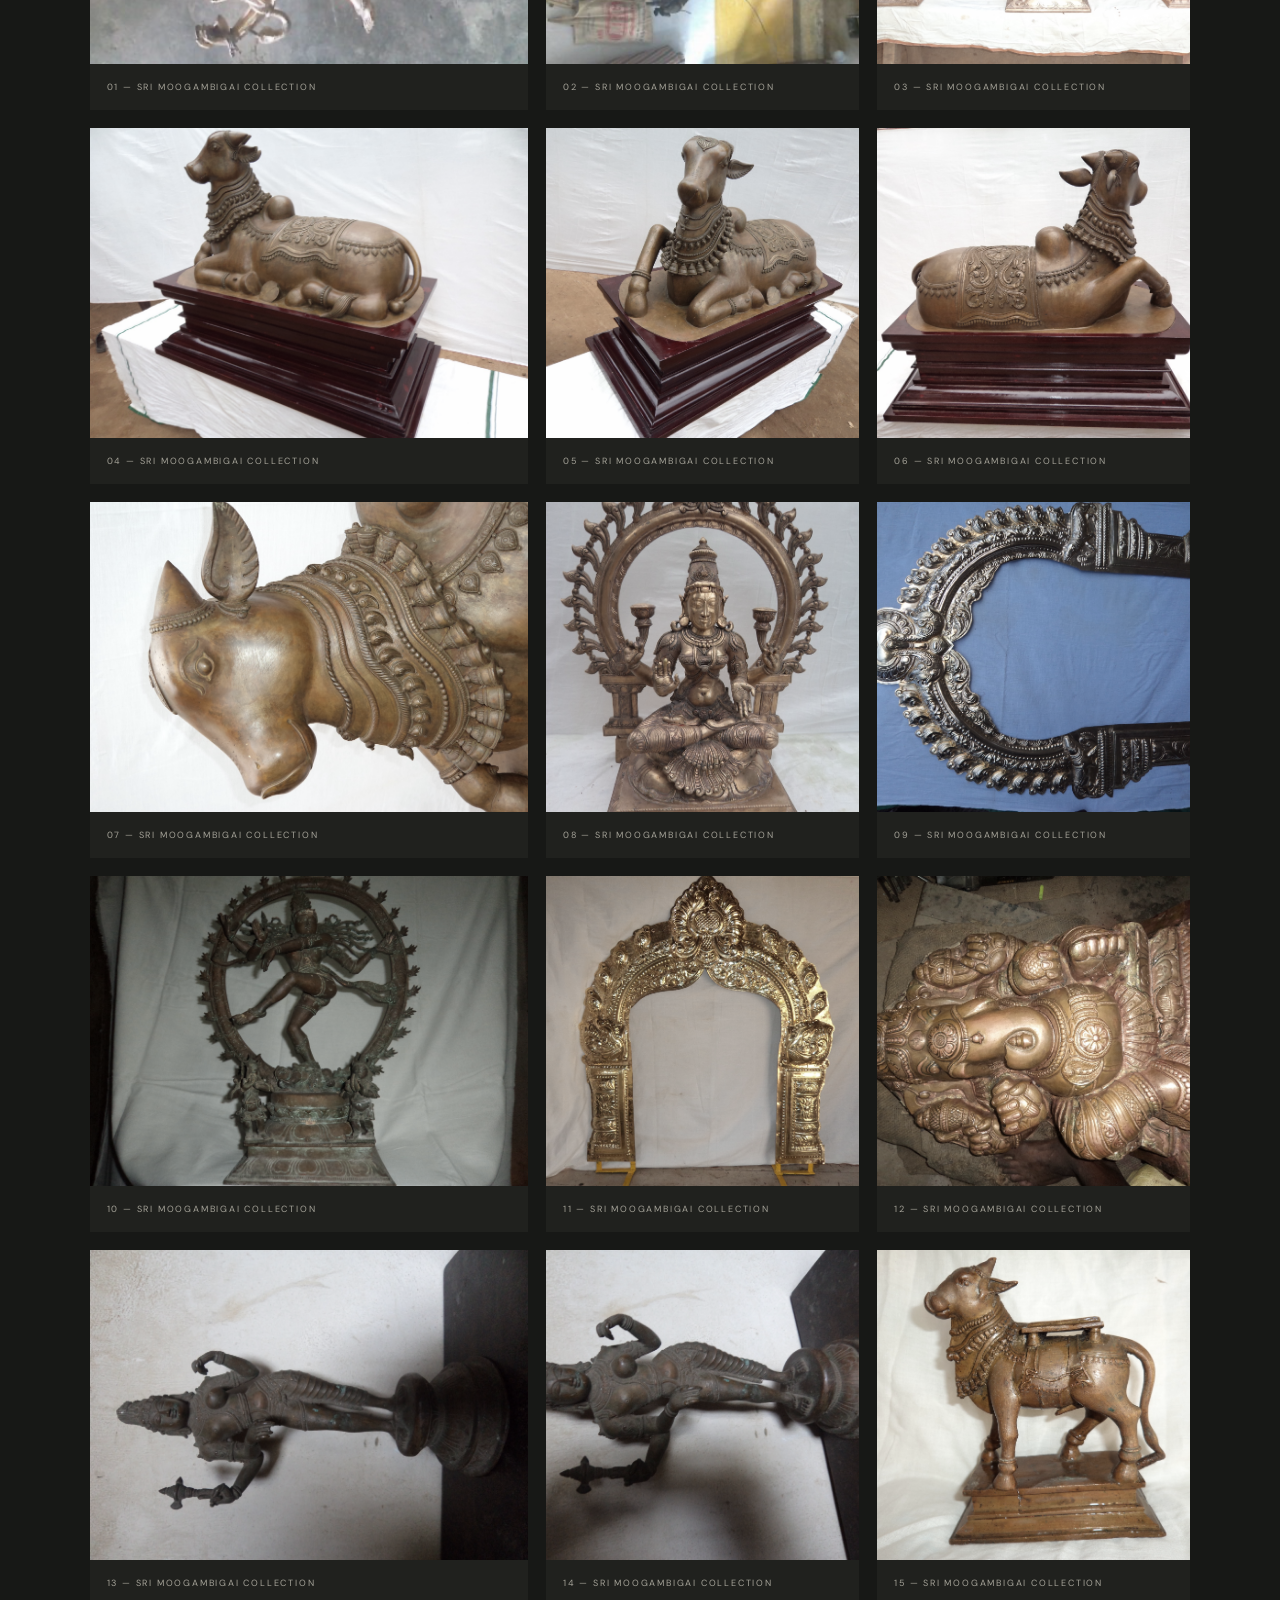
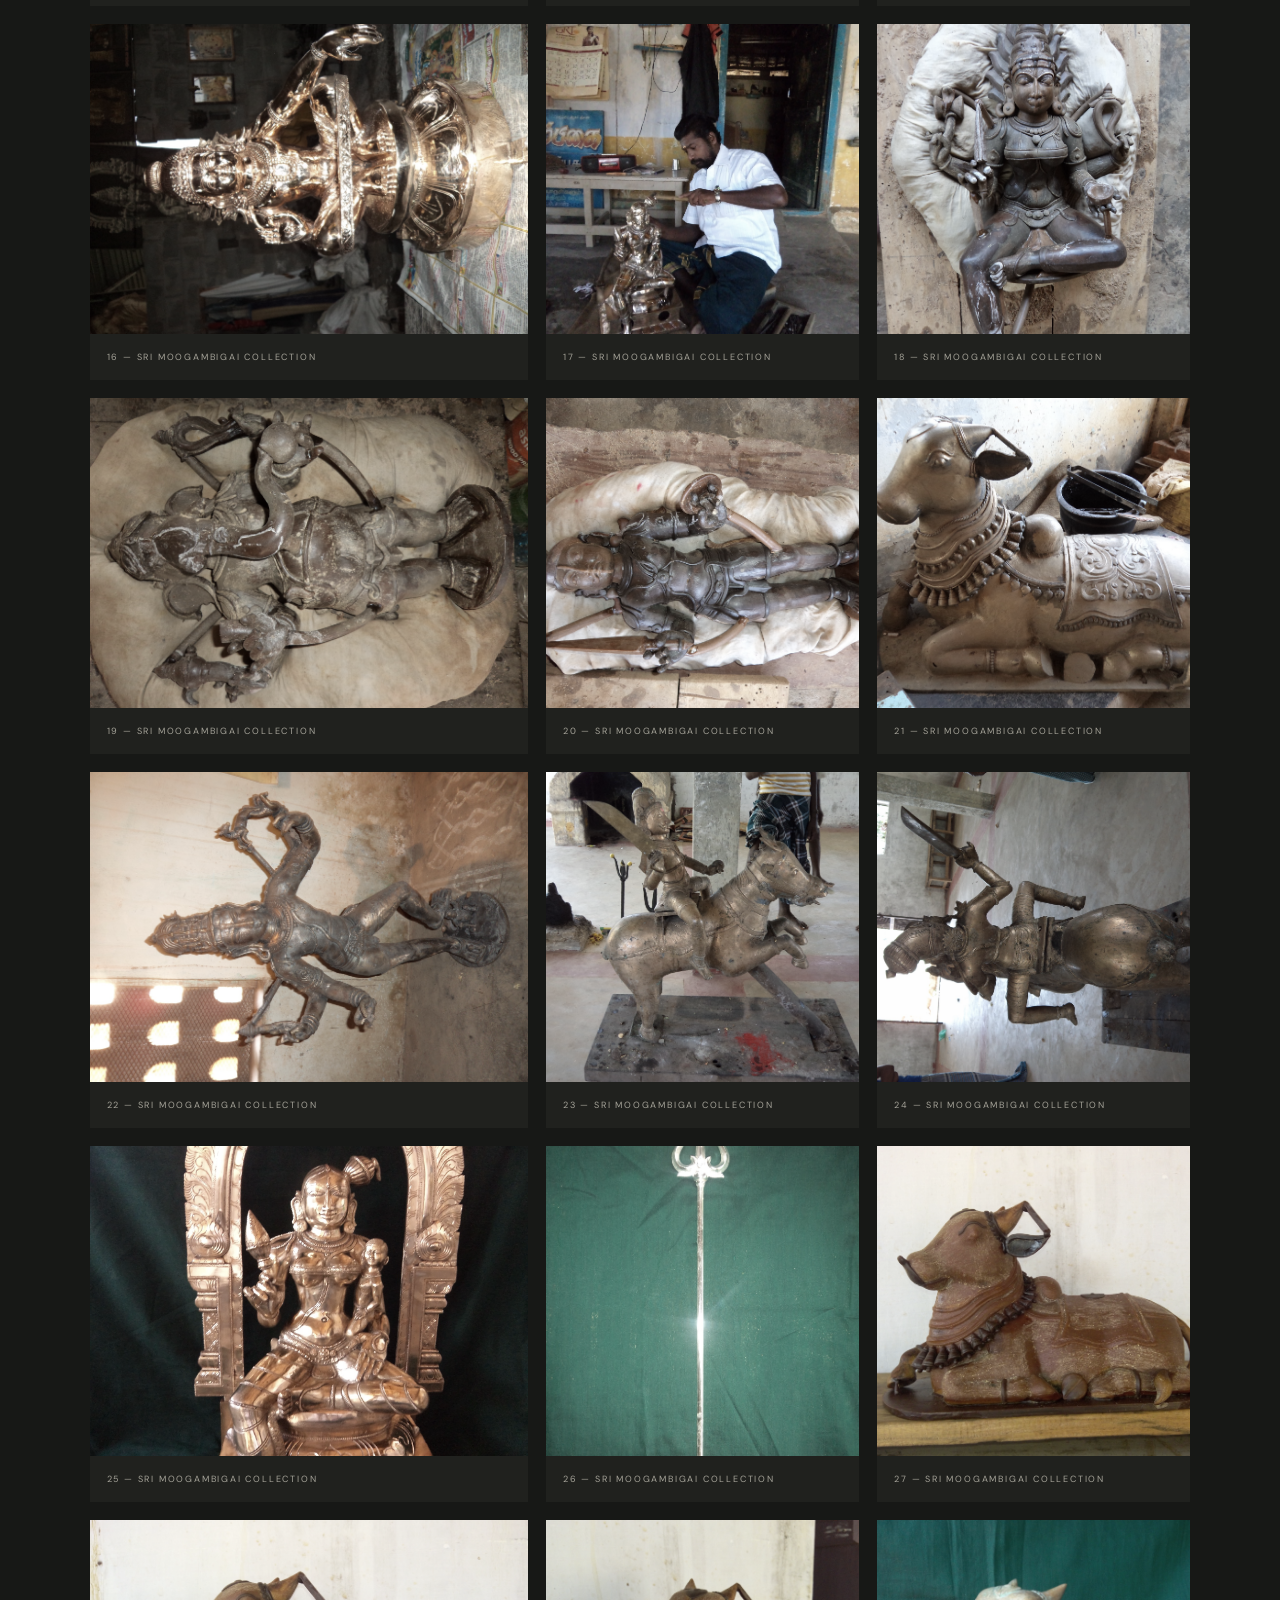
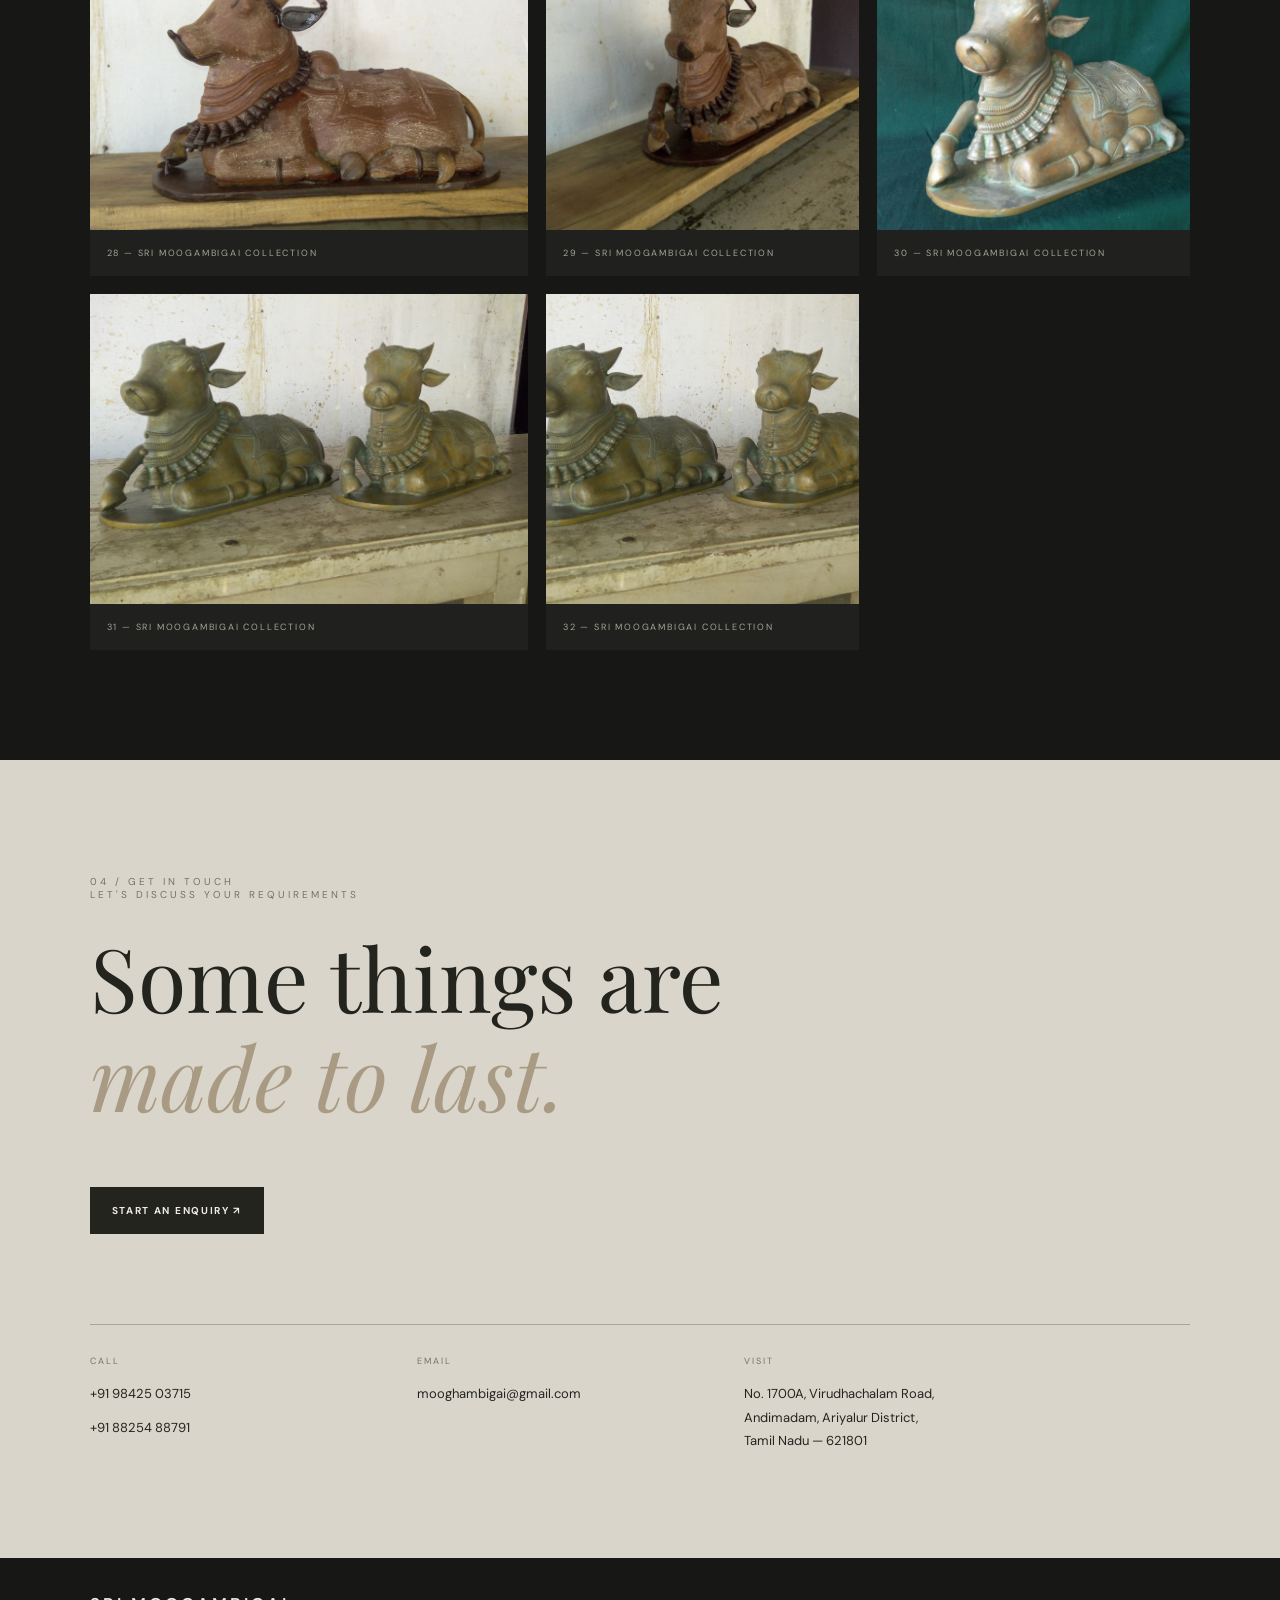
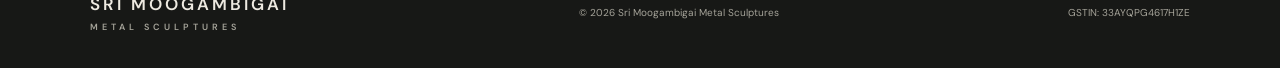
==== commit 170a14ee: "Update hero photo and owner details" ====
--- a/index.html
+++ b/index.html
@@ -26,7 +26,7 @@
     <div class="hero-note"><span>ANDIMADAM · TAMIL NADU</span><span>EST. TRADITIONAL CRAFT</span></div>
   </div>
   <div class="hero-visual">
-    <img src="images/sculpture-01.jpg" alt="Traditional metal sculpture" onerror="this.style.display='none';this.parentElement.classList.add('image-missing')">
+    <img src="images/WhatsApp Image 2026-11-10 at 15.42.41.jpeg" alt="Traditional metal sculpture" onerror="this.style.display='none';this.parentElement.classList.add('image-missing')">
     <span class="visual-caption">THE BEAUTY OF TIMELESS CRAFT</span>
   </div>
 </section>
@@ -58,7 +58,7 @@
   <div class="section-label">03 / SELECTED WORKS</div>
   <div class="gallery-heading"><div><p class="eyebrow">A CLOSER LOOK</p><h2>Works of <em>devotion.</em></h2></div><p>Explore the details, forms and character of traditional metal sculpture.</p></div>
   <div class="gallery-grid" id="gallery-grid">
-    <figure class="gallery-main"><img src="images/sculpture-01.jpg" alt="Metal sculpture"><figcaption>01 — SCULPTURAL ART</figcaption></figure>
+    <figure class="gallery-main"><img src="images/WhatsApp Image 2026-11-10 at 15.42.41.jpeg" alt="Metal sculpture"><figcaption>01 — SCULPTURAL ART</figcaption></figure>
     <figure><img src="images/sculpture-02.jpg" alt="Traditional sculpture"><figcaption>02 — TRADITIONAL CRAFT</figcaption></figure>
     <figure><img src="images/sculpture-03.jpg" alt="Metal craftsmanship"><figcaption>03 — FINE DETAILS</figcaption></figure>
   </div>
--- a/style.css
+++ b/style.css
@@ -51,3 +51,16 @@
 footer p{font-size:10px;color:var(--muted)}
 @media(max-width:800px){.header{height:auto;padding:22px 6%;flex-wrap:wrap;gap:20px}nav{order:3;width:100%;justify-content:space-between;gap:10px}nav a{font-size:9px}.header-contact{font-size:9px;padding:10px}.hero{padding:65px 6%;grid-template-columns:1fr;gap:45px}.hero-visual{height:400px}.hero-note{margin-top:45px}.intro-section,.craft-section{padding:75px 6%;grid-template-columns:1fr;gap:35px}.gallery-section{padding:75px 6%}.gallery-heading{display:block}.gallery-heading>p{margin-top:20px}.gallery-grid{grid-template-columns:1fr 1fr}.gallery-main{grid-column:span 2}.gallery-grid img{height:240px}.contact-section{padding:75px 6%}.contact-details{grid-template-columns:1fr 1fr;margin-top:60px}footer{padding:30px 6%;flex-wrap:wrap}footer p{width:100%}}
 @media(max-width:430px){.brand{font-size:14px}.hero h1{font-size:51px}.gallery-grid{grid-template-columns:1fr}.gallery-main{grid-column:auto}.gallery-grid img{height:280px}.contact-details{grid-template-columns:1fr}}
+
+.owner-line strong {
+  font-size: 22px;
+  font-weight: 700;
+  color: #fffaf0;
+  letter-spacing: 0.5px;
+}
+
+.owner-line span {
+  font-size: 12px;
+  font-weight: 600;
+  color: #e8dfcc;
+}
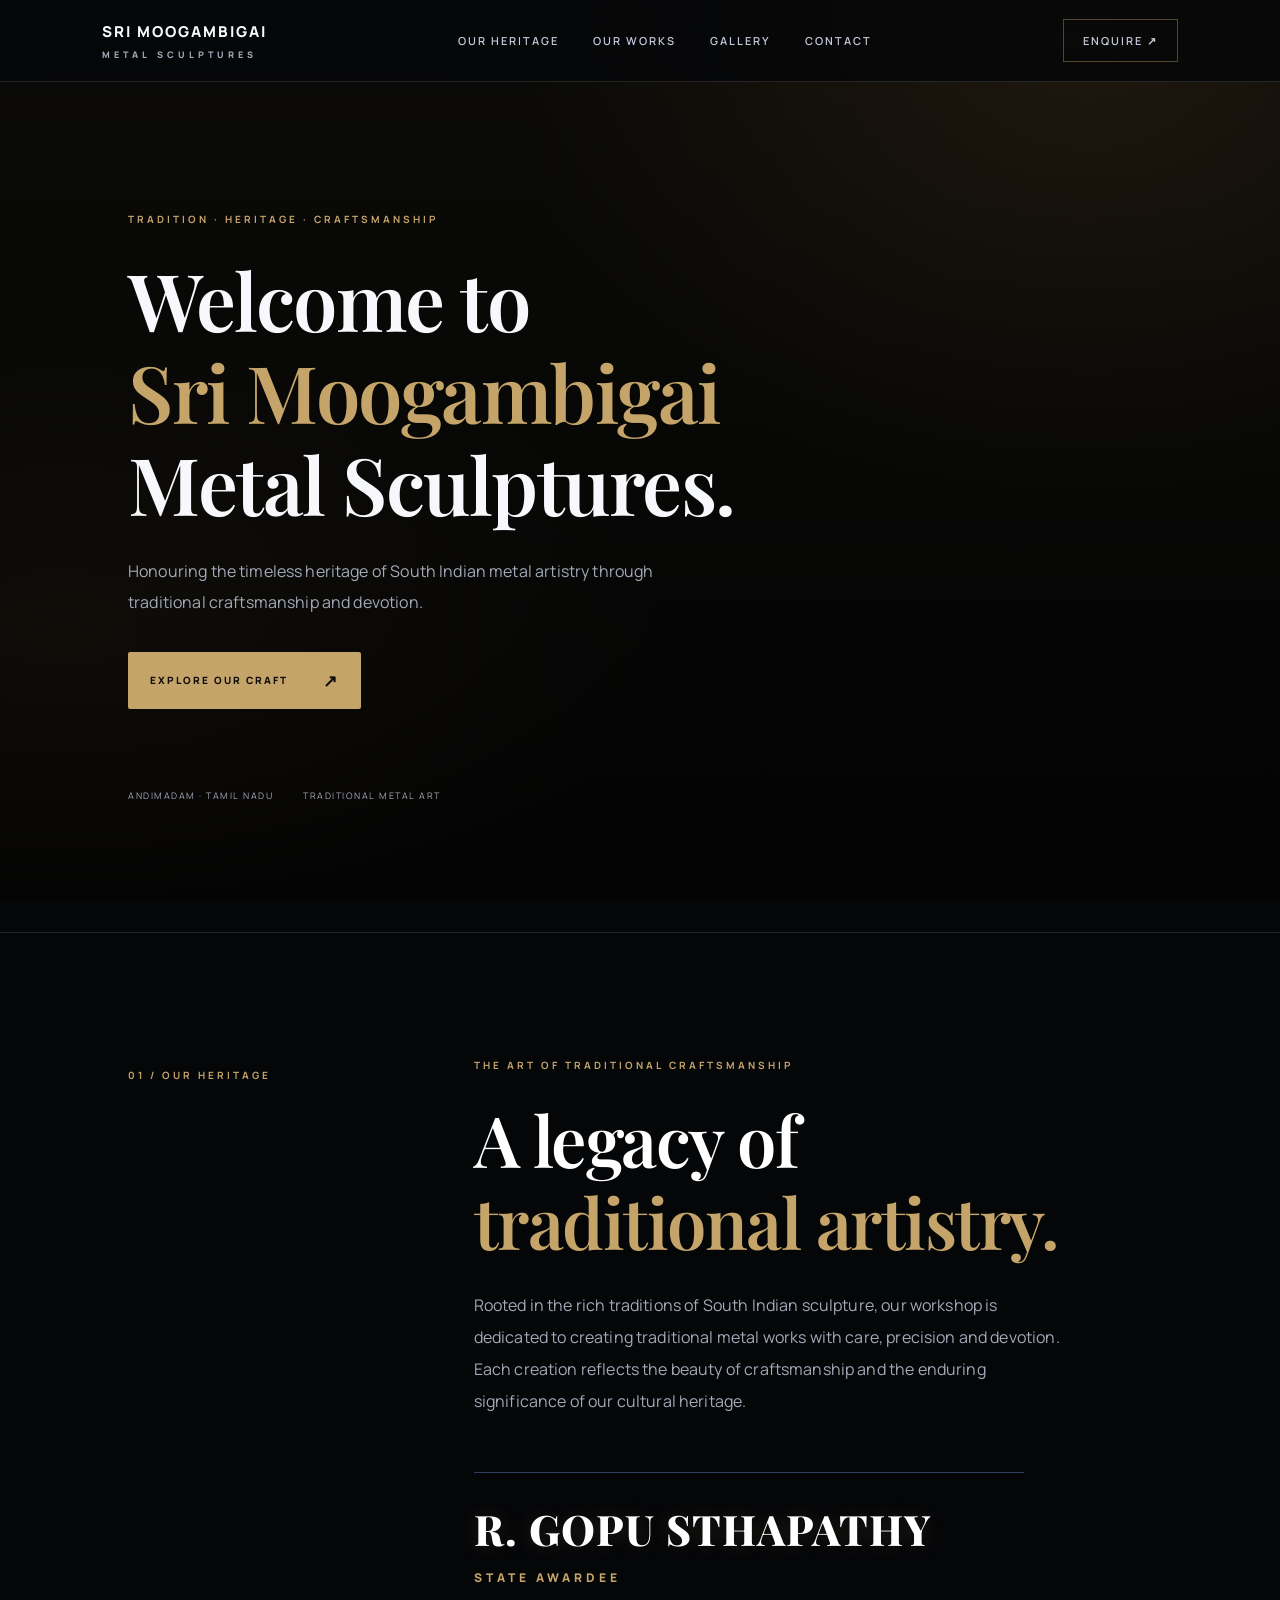
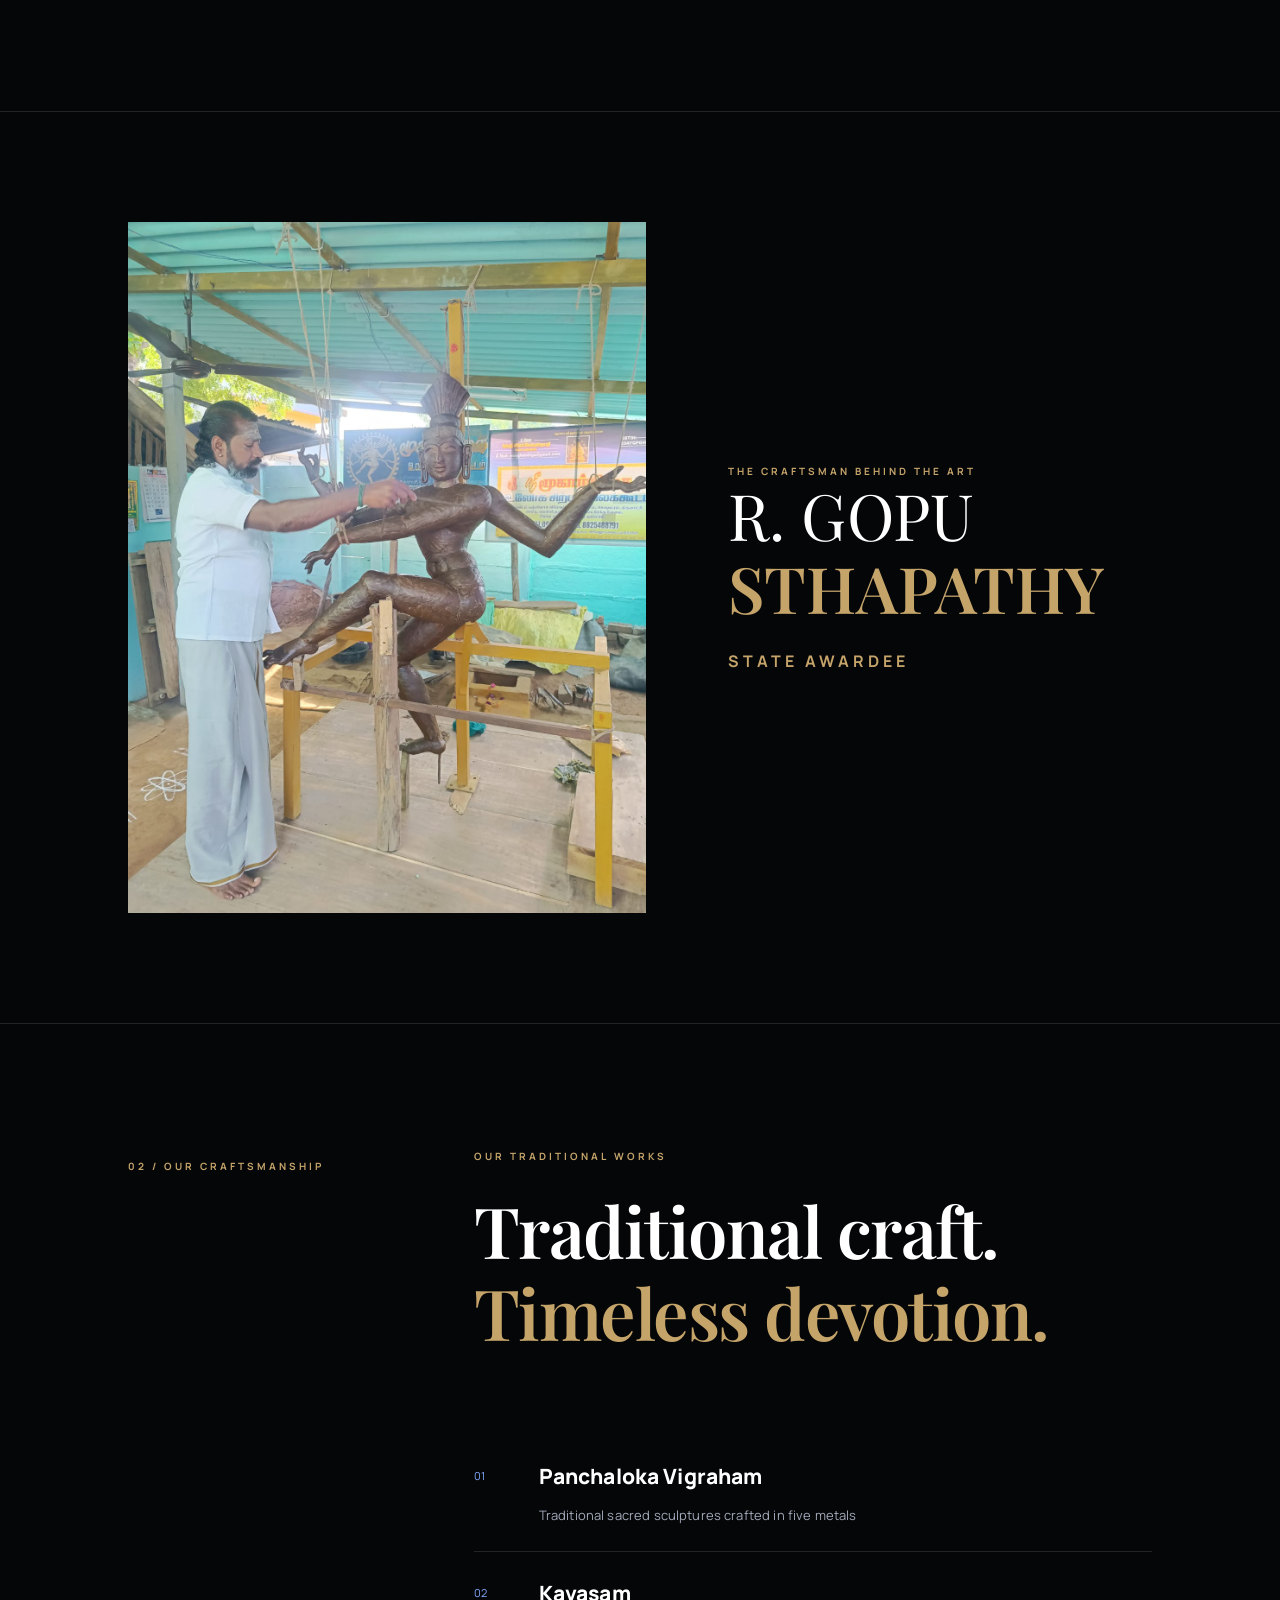
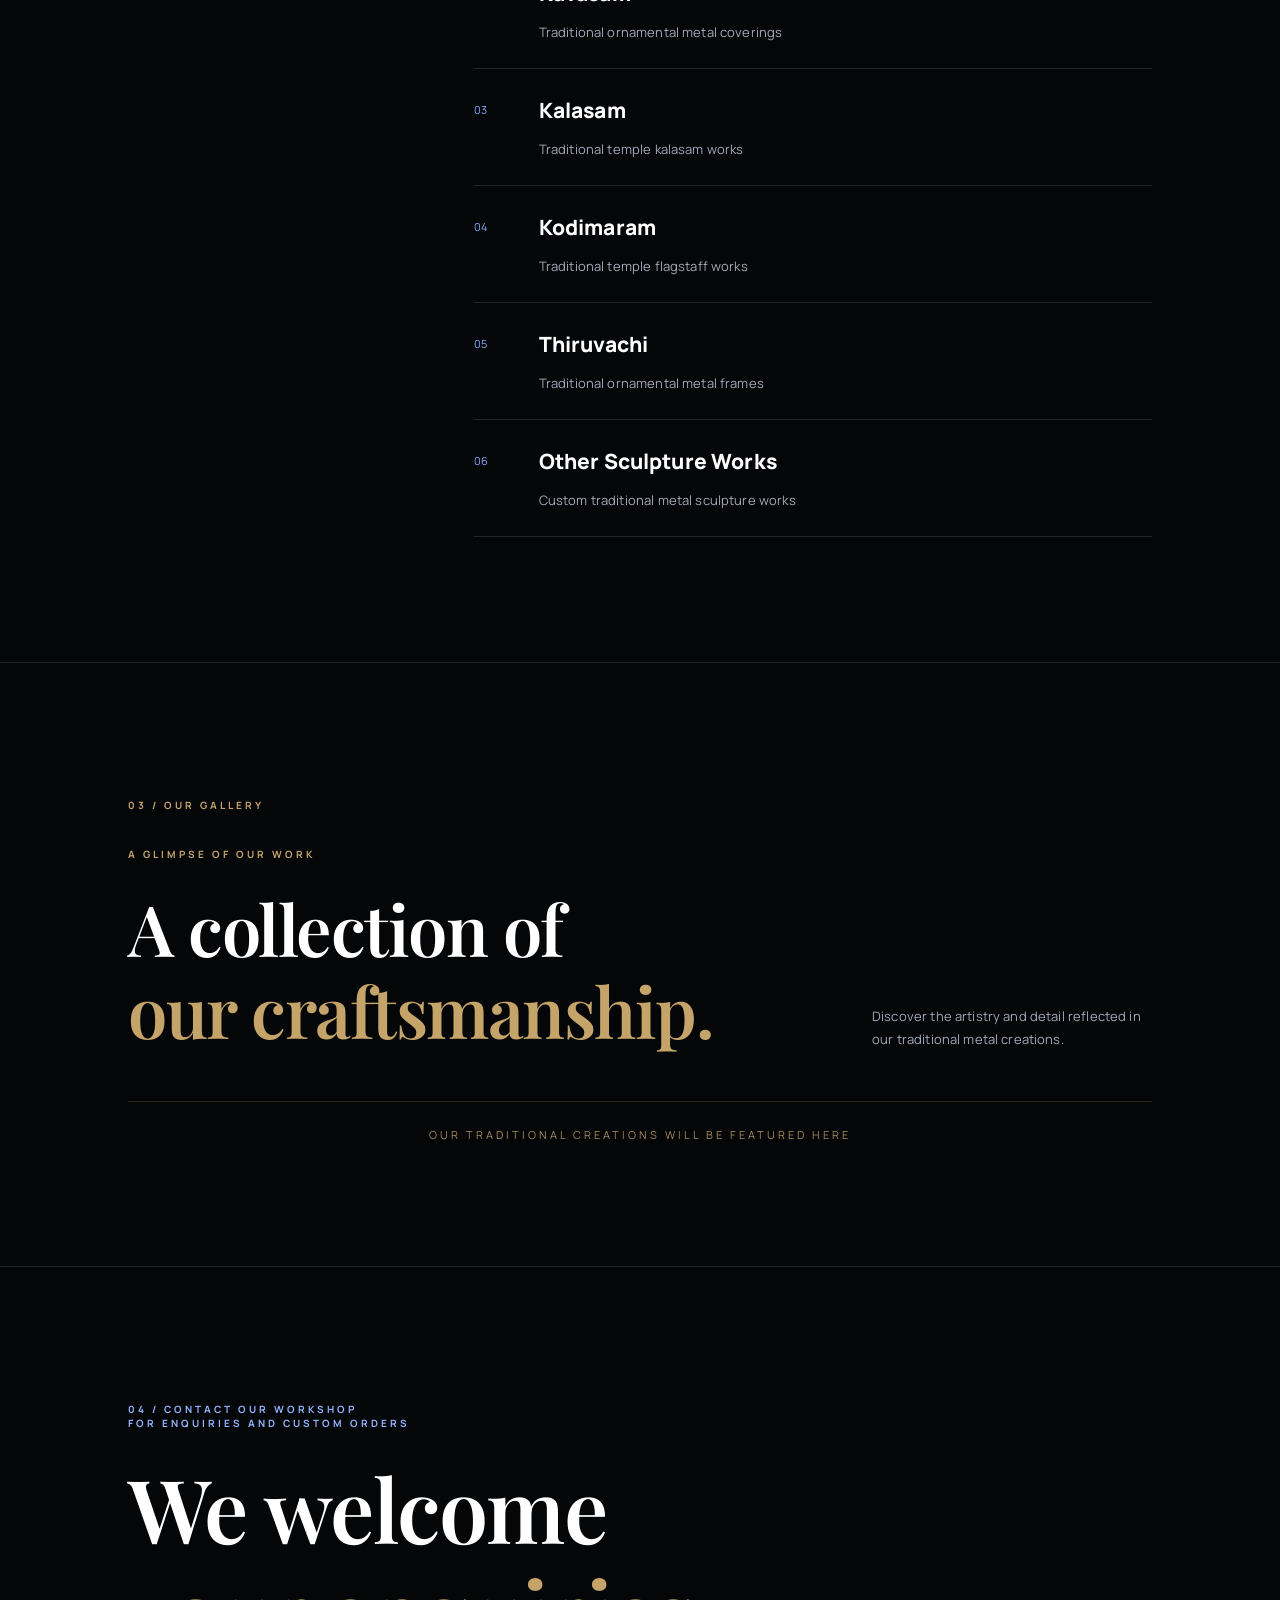
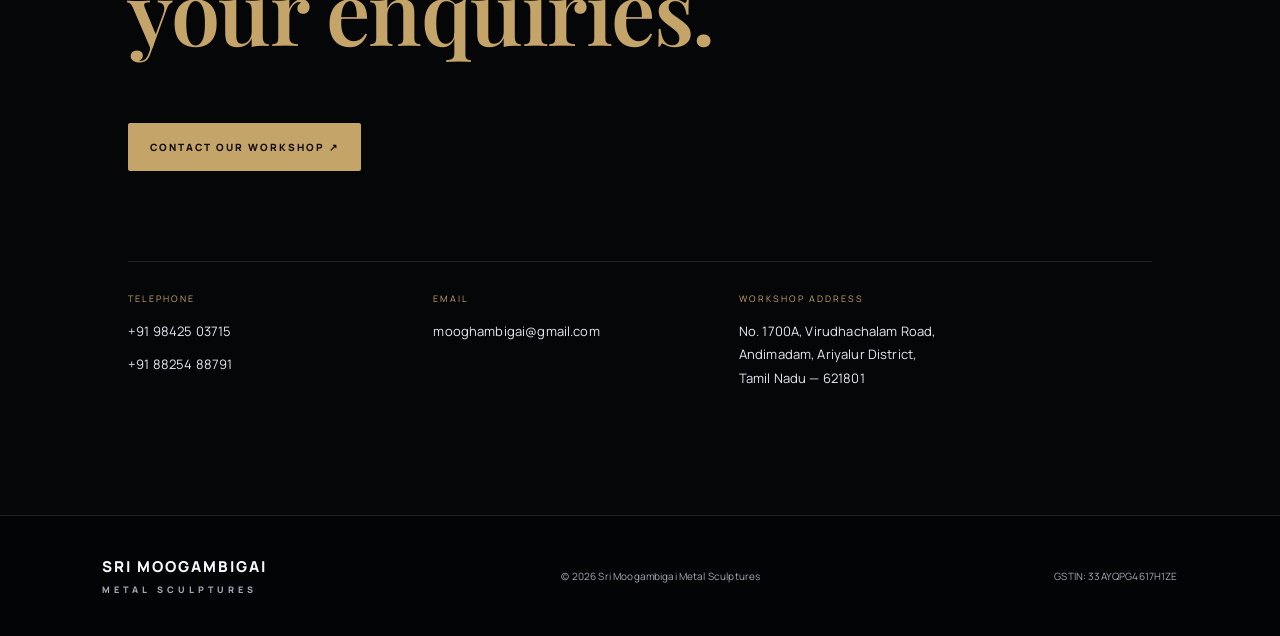
==== commit 49037a75: "Add craftsman section and heritage design" ====
--- a/index.html
+++ b/index.html
@@ -3,81 +3,115 @@
 <head>
 <meta charset="UTF-8">
 <meta name="viewport" content="width=device-width, initial-scale=1.0">
-<meta name="description" content="Sri Moogambigai Metal Sculptures — Traditional South Indian metal sculpture craftsmanship by Brahmasri R. Gopu Sthapathy, State Awardee.">
-<title>Sri Moogambigai Metal Sculptures</title>
+<meta name="description" content="Sri Moogambigai Metal Sculptures – Traditional South Indian metal craftsmanship, Panchaloka Vigraham, Kavasam, Kalasam and temple sculpture works.">
+<title>Sri Moogambigai Metal Sculptures | Traditional Artistry</title>
 <link rel="preconnect" href="https://fonts.googleapis.com">
-<link href="https://fonts.googleapis.com/css2?family=DM+Sans:wght@400;500;600;700&family=Playfair+Display:wght@400;500;600&display=swap" rel="stylesheet">
+<link rel="preconnect" href="https://fonts.gstatic.com" crossorigin>
+<link href="https://fonts.googleapis.com/css2?family=Manrope:wght@400;500;600;700;800&family=Playfair+Display:wght@500;600;700&display=swap" rel="stylesheet">
 <link rel="stylesheet" href="style.css">
 </head>
 <body>
+
 <header class="header">
   <a class="brand" href="#home">SRI MOOGAMBIGAI <span>METAL SCULPTURES</span></a>
-  <nav><a href="#about">Our Story</a><a href="#craft">Craftsmanship</a><a href="#gallery">Gallery</a><a href="#contact">Contact</a></nav>
+  <nav>
+    <a href="#about">Our Heritage</a>
+    <a href="#craft">Our Works</a>
+    <a href="#gallery">Gallery</a>
+    <a href="#contact">Contact</a>
+  </nav>
   <a class="header-contact" href="#contact">ENQUIRE ↗</a>
 </header>
 
 <main>
+
 <section class="hero" id="home">
   <div class="hero-copy">
-    <p class="eyebrow">TRADITION · PRECISION · ARTISTRY</p>
-    <h1>Crafted by hand.<br><em>Made to endure.</em></h1>
-    <p class="intro">A tradition of sacred metal artistry, shaped with patience, precision and devotion.</p>
-    <a class="button" href="#gallery">DISCOVER OUR WORK <span>↗</span></a>
-    <div class="hero-note"><span>ANDIMADAM · TAMIL NADU</span><span>EST. TRADITIONAL CRAFT</span></div>
-  </div>
-  <div class="hero-visual">
-    <img src="images/WhatsApp Image 2026-11-10 at 15.42.41.jpeg" alt="Traditional metal sculpture" onerror="this.style.display='none';this.parentElement.classList.add('image-missing')">
-    <span class="visual-caption">THE BEAUTY OF TIMELESS CRAFT</span>
+    <p class="eyebrow">TRADITION · HERITAGE · CRAFTSMANSHIP</p>
+    <h1>Welcome to<br><em>Sri Moogambigai</em><br>Metal Sculptures.</h1>
+    <p class="intro">Honouring the timeless heritage of South Indian metal artistry through traditional craftsmanship and devotion.</p>
+    <a class="button" href="#craft">EXPLORE OUR CRAFT <span>↗</span></a>
+    <div class="hero-note">
+      <span>ANDIMADAM · TAMIL NADU</span>
+      <span>TRADITIONAL METAL ART</span>
+    </div>
   </div>
 </section>
 
 <section class="intro-section" id="about">
-  <div class="section-label">01 / THE ATELIER</div>
+  <div class="section-label">01 / OUR HERITAGE</div>
   <div class="about-content">
-    <p class="eyebrow">SRI MOOGAMBIGAI METAL SCULPTURES</p>
-    <h2>Rooted in heritage.<br><em>Defined by detail.</em></h2>
-    <p>Every sculpture begins with an idea and takes shape through skilled hands. We create traditional metal works that honour the richness of South Indian sculptural art and its enduring cultural legacy.</p>
-    <div class="owner-line"><strong>Brahmasri R. Gopu Sthapathy</strong><span>STATE AWARDEE</span></div>
+    <p class="eyebrow">THE ART OF TRADITIONAL CRAFTSMANSHIP</p>
+    <h2>A legacy of<br><em>traditional artistry.</em></h2>
+    <p>Rooted in the rich traditions of South Indian sculpture, our workshop is dedicated to creating traditional metal works with care, precision and devotion. Each creation reflects the beauty of craftsmanship and the enduring significance of our cultural heritage.</p>
+    <div class="owner-line">
+      <strong>R. GOPU STHAPATHY</strong>
+      <span>STATE AWARDEE</span>
+    </div>
+  </div>
+</section>
+
+
+<section class="craftsman-section">
+  <div class="craftsman-image">
+    <img src="appa%20work/IMG-20261115-WA0014%20(2).jpg"
+         alt="R. Gopu Sthapathy working on a traditional Nataraja sculpture">
+  </div>
+  <div class="craftsman-copy">
+    <p class="eyebrow">THE CRAFTSMAN BEHIND THE ART</p>
+    <h2>R. GOPU<br><em>STHAPATHY</em></h2>
+    <p>STATE AWARDEE</p>
   </div>
 </section>
 
 <section class="craft-section" id="craft">
-  <div class="section-label">02 / WHAT WE CREATE</div>
-  <div class="craft-heading"><p class="eyebrow">OUR CRAFTSMANSHIP</p><h2>Tradition in<br><em>every detail.</em></h2></div>
+  <div class="section-label">02 / OUR CRAFTSMANSHIP</div>
+  <div class="craft-heading">
+    <p class="eyebrow">OUR TRADITIONAL WORKS</p>
+    <h2>Traditional craft.<br><em>Timeless devotion.</em></h2>
+  </div>
   <div class="craft-list">
-    <div><span>01</span><h3>Panchaloka Vigraham</h3><p>Traditional five-metal sacred sculptures</p></div>
-    <div><span>02</span><h3>Kavasam</h3><p>Ornamental metal coverings</p></div>
+    <div><span>01</span><h3>Panchaloka Vigraham</h3><p>Traditional sacred sculptures crafted in five metals</p></div>
+    <div><span>02</span><h3>Kavasam</h3><p>Traditional ornamental metal coverings</p></div>
     <div><span>03</span><h3>Kalasam</h3><p>Traditional temple kalasam works</p></div>
-    <div><span>04</span><h3>Kodimaram</h3><p>Temple flagstaff craftsmanship</p></div>
-    <div><span>05</span><h3>Thiruvachi</h3><p>Decorative traditional metal frames</p></div>
-    <div><span>06</span><h3>Custom Sculptures</h3><p>Other traditional sculpture works</p></div>
+    <div><span>04</span><h3>Kodimaram</h3><p>Traditional temple flagstaff works</p></div>
+    <div><span>05</span><h3>Thiruvachi</h3><p>Traditional ornamental metal frames</p></div>
+    <div><span>06</span><h3>Other Sculpture Works</h3><p>Custom traditional metal sculpture works</p></div>
   </div>
 </section>
 
 <section class="gallery-section" id="gallery">
-  <div class="section-label">03 / SELECTED WORKS</div>
-  <div class="gallery-heading"><div><p class="eyebrow">A CLOSER LOOK</p><h2>Works of <em>devotion.</em></h2></div><p>Explore the details, forms and character of traditional metal sculpture.</p></div>
-  <div class="gallery-grid" id="gallery-grid">
-    <figure class="gallery-main"><img src="images/WhatsApp Image 2026-11-10 at 15.42.41.jpeg" alt="Metal sculpture"><figcaption>01 — SCULPTURAL ART</figcaption></figure>
-    <figure><img src="images/sculpture-02.jpg" alt="Traditional sculpture"><figcaption>02 — TRADITIONAL CRAFT</figcaption></figure>
-    <figure><img src="images/sculpture-03.jpg" alt="Metal craftsmanship"><figcaption>03 — FINE DETAILS</figcaption></figure>
+  <div class="section-label">03 / OUR GALLERY</div>
+  <div class="gallery-heading">
+    <div>
+      <p class="eyebrow">A GLIMPSE OF OUR WORK</p>
+      <h2>A collection of<br><em>our craftsmanship.</em></h2>
+    </div>
+    <p>Discover the artistry and detail reflected in our traditional metal creations.</p>
+  </div>
+  <div class="gallery-grid" id="gallery-grid"></div>
+</section>
+
+<section class="contact-section" id="contact">
+  <div class="section-label">04 / CONTACT OUR WORKSHOP</div>
+  <p class="eyebrow">FOR ENQUIRIES AND CUSTOM ORDERS</p>
+  <h2>We welcome<br><em>your enquiries.</em></h2>
+  <a class="button light" href="https://wa.me/919842503715">CONTACT OUR WORKSHOP ↗</a>
+  <div class="contact-details">
+    <div><span>TELEPHONE</span><a href="tel:+919842503715">+91 98425 03715</a><a href="tel:+918825488791">+91 88254 88791</a></div>
+    <div><span>EMAIL</span><a href="mailto:mooghambigai@gmail.com">mooghambigai@gmail.com</a></div>
+    <div><span>WORKSHOP ADDRESS</span><p>No. 1700A, Virudhachalam Road,<br>Andimadam, Ariyalur District,<br>Tamil Nadu — 621801</p></div>
   </div>
 </section>
 
-<section class="contact-section" id="contact">
-  <div class="section-label">04 / GET IN TOUCH</div>
-  <p class="eyebrow">LET'S DISCUSS YOUR REQUIREMENTS</p>
-  <h2>Some things are<br><em>made to last.</em></h2>
-  <a class="button light" href="https://wa.me/919842503715">START AN ENQUIRY ↗</a>
-  <div class="contact-details">
-    <div><span>CALL</span><a href="tel:+919842503715">+91 98425 03715</a><a href="tel:+918825488791">+91 88254 88791</a></div>
-    <div><span>EMAIL</span><a href="mailto:mooghambigai@gmail.com">mooghambigai@gmail.com</a></div>
-    <div><span>VISIT</span><p>No. 1700A, Virudhachalam Road,<br>Andimadam, Ariyalur District,<br>Tamil Nadu — 621801</p></div>
-  </div>
-</section>
 </main>
 
-<footer><a class="brand" href="#home">SRI MOOGAMBIGAI <span>METAL SCULPTURES</span></a><p>© 2026 Sri Moogambigai Metal Sculptures</p><p>GSTIN: 33AYQPG4617H1ZE</p></footer>
+<footer>
+  <a class="brand" href="#home">SRI MOOGAMBIGAI <span>METAL SCULPTURES</span></a>
+  <p>© 2026 Sri Moogambigai Metal Sculptures</p>
+  <p>GSTIN: 33AYQPG4617H1ZE</p>
+</footer>
+
 <script src="script.js"></script>
 </body>
 </html>
--- a/style.css
+++ b/style.css
@@ -64,3 +64,660 @@
   font-weight: 600;
   color: #e8dfcc;
 }
+
+/* PREMIUM BLUE TO BLACK THEME */
+:root {
+  --bg: #030509;
+  --accent: #398bff;
+  --text: #ffffff;
+  --muted: #aab6c8;
+}
+
+html {
+  scroll-behavior: smooth;
+}
+
+body {
+  background:
+    radial-gradient(ellipse at 50% 0%, #123d78 0%, #07172d 32%, #030509 72%);
+  background-attachment: fixed;
+  color: #fff;
+}
+
+header {
+  background: rgba(3, 7, 15, 0.82);
+  backdrop-filter: blur(18px);
+}
+
+section {
+  background: transparent;
+}
+
+h1, h2, h3, p, a, span {
+  color: inherit;
+}
+
+a, button {
+  transition: all 0.3s ease;
+}
+
+a:hover, button:hover {
+  color: #72b2ff;
+}
+
+
+body {
+  background:
+    radial-gradient(ellipse at 15% 8%, rgba(75,105,255,.65), transparent 42%),
+    radial-gradient(ellipse at 85% 12%, rgba(115,105,220,.55), transparent 40%),
+    radial-gradient(ellipse at 50% 48%, rgba(65,85,125,.28), transparent 55%),
+    linear-gradient(180deg, #253b83 0%, #111b39 48%, #030509 100%);
+  background-attachment: fixed;
+  color: #fff;
+}
+
+section {
+  background: transparent !important;
+}
+
+
+body {
+  background:
+    radial-gradient(ellipse at 15% 0%, #5269c8 0%, transparent 42%),
+    radial-gradient(ellipse at 85% 8%, #55509b 0%, transparent 38%),
+    linear-gradient(180deg, #26365f 0%, #111a30 48%, #030509 100%);
+  background-attachment: fixed;
+  color: #fff;
+}
+
+.header {
+  background: rgba(9, 15, 32, .55);
+  border-color: rgba(255,255,255,.12);
+}
+
+.craft-section,
+.intro-section,
+.gallery-section,
+.contact-section {
+  background: transparent !important;
+  color: #fff;
+  border-color: rgba(255,255,255,.12);
+}
+
+.contact-section .section-label,
+.contact-section .eyebrow {
+  color: #aab6e8;
+}
+
+.contact-details {
+  border-color: rgba(255,255,255,.2);
+}
+
+.contact-details span {
+  color: #aab6c8;
+}
+
+.button {
+  background: #fff;
+  color: #10182b;
+}
+
+
+/* LUXURY BLACK THEME */
+:root {
+  --bg: #050505;
+  --panel: #101010;
+  --white: #f5f1e8;
+  --muted: #aaa49a;
+  --line: #29251e;
+  --accent: #c6a66b;
+}
+
+body {
+  background: #050505;
+  color: var(--white);
+}
+
+.header {
+  background: rgba(5,5,5,.92);
+  border-color: #29251e;
+}
+
+.intro-section,
+.craft-section,
+.gallery-section,
+.contact-section {
+  background: #050505 !important;
+  color: var(--white);
+}
+
+h1 em, h2 em,
+.eyebrow, .section-label,
+.craft-list span {
+  color: var(--accent);
+}
+
+.contact-section .section-label,
+.contact-section .eyebrow,
+.contact-details span {
+  color: var(--accent);
+}
+
+.contact-details {
+  border-color: var(--line);
+}
+
+.hero-visual img,
+.gallery-grid img {
+  transition: transform .8s ease, filter .8s ease;
+}
+
+.hero-visual:hover img,
+.gallery-grid figure:hover img {
+  transform: scale(1.035);
+  filter: saturate(1);
+}
+
+.button {
+  background: var(--accent);
+  color: #080808;
+  transition: all .4s ease;
+}
+
+.button:hover {
+  background: #f0d39a;
+  transform: translateY(-3px);
+}
+
+.hero > div:first-child,
+.hero-visual,
+.intro-section,
+.craft-section,
+.gallery-section,
+.contact-section {
+  animation: reveal .9s ease both;
+}
+
+@keyframes reveal {
+  from { opacity: 0; transform: translateY(24px); }
+  to { opacity: 1; transform: translateY(0); }
+}
+
+@media (prefers-reduced-motion: reduce) {
+  *, *::before, *::after {
+    animation: none !important;
+    transition: none !important;
+  }
+}
+
+
+/* BLUE BLACK CINEMATIC BACKGROUND */
+:root {
+  --bg: #050609;
+  --panel: #101116;
+  --white: #ffffff;
+  --muted: #b0b4c2;
+  --line: rgba(255,255,255,.12);
+  --accent: #659aff;
+}
+
+html {
+  background: #050609;
+}
+
+body {
+  position: relative;
+  isolation: isolate;
+  background: #050609 !important;
+  color: #fff;
+}
+
+body::before {
+  content: "";
+  position: fixed;
+  inset: 0;
+  z-index: -1;
+  pointer-events: none;
+  background:
+    radial-gradient(ellipse at 90% -5%, #477de0 0%, transparent 38%),
+    radial-gradient(ellipse at 5% 0%, #d0d8ed 0%, transparent 28%),
+    radial-gradient(ellipse at 12% 78%, #315fce 0%, transparent 25%),
+    radial-gradient(ellipse at 55% 52%, #1645a0 0%, transparent 32%),
+    linear-gradient(155deg, #172d60 0%, #080b14 42%, #020307 78%);
+}
+
+.header {
+  background: rgba(3,5,10,.65);
+  backdrop-filter: blur(18px);
+}
+
+.intro-section,
+.craft-section,
+.gallery-section,
+.contact-section {
+  background: transparent !important;
+  color: #fff;
+}
+
+.contact-details span,
+.contact-section .eyebrow,
+.contact-section .section-label {
+  color: #83aaff;
+}
+
+h1 em, h2 em,
+.eyebrow, .section-label,
+.craft-list span {
+  color: #83aaff;
+}
+
+
+@import url('https://fonts.googleapis.com/css2?family=DM+Sans:wght@400;500;600;700&family=Manrope:wght@400;500;600;700&family=Playfair+Display:wght@400;500;600&display=swap');
+
+body {
+  font-family: 'Manrope', sans-serif;
+  letter-spacing: .15px;
+}
+
+h1, h2, h3,
+.brand {
+  font-family: 'Playfair Display', serif;
+  font-weight: 400;
+}
+
+nav a,
+.header-contact,
+.eyebrow,
+.section-label,
+.button {
+  font-family: 'Manrope', sans-serif;
+  letter-spacing: 2px;
+}
+
+.hero h1 {
+  letter-spacing: -1.5px;
+}
+
+
+/* PREMIUM EDITORIAL REDESIGN */
+
+:root {
+  --bg: #050608;
+  --panel: #10131b;
+  --white: #f7f8fc;
+  --muted: #a2a9b8;
+  --line: rgba(255,255,255,.12);
+  --accent: #83aaff;
+}
+
+body {
+  background: #050608 !important;
+  color: var(--white);
+  font-family: 'Manrope', sans-serif;
+  overflow-x: hidden;
+}
+
+body::before {
+  content: "";
+  position: fixed;
+  inset: 0;
+  z-index: -1;
+  pointer-events: none;
+  background:
+    radial-gradient(ellipse at 90% 0%, rgba(53,92,190,.4), transparent 38%),
+    radial-gradient(ellipse at 0% 65%, rgba(35,73,155,.2), transparent 35%),
+    linear-gradient(180deg,#10182b 0%,#07090e 45%,#030405 100%);
+}
+
+.header {
+  position: sticky;
+  top: 0;
+  z-index: 100;
+  height: 82px;
+  padding: 0 8%;
+  background: rgba(5,6,8,.78);
+  backdrop-filter: blur(22px);
+  border-bottom: 1px solid var(--line);
+}
+
+.brand {
+  font-family: 'Manrope', sans-serif;
+  font-weight: 800;
+  font-size: 15px;
+  letter-spacing: 2px;
+}
+
+nav a, .header-contact {
+  color: #c4cada;
+  font-weight: 600;
+}
+
+.hero {
+  min-height: 82vh;
+  padding: 130px 10%;
+  display: flex;
+  align-items: center;
+  background: transparent;
+}
+
+.hero-copy {
+  max-width: 950px;
+}
+
+.hero h1 {
+  font-family: 'Manrope', sans-serif;
+  font-size: clamp(54px,8vw,108px);
+  font-weight: 800;
+  line-height: 1.08;
+  letter-spacing: -5px;
+}
+
+h1 em, h2 em {
+  color: #91b4ff;
+  font-style: normal;
+  font-weight: 800;
+}
+
+.eyebrow, .section-label {
+  color: #91b4ff;
+  font-weight: 700;
+  letter-spacing: 3px;
+}
+
+.intro {
+  max-width: 550px;
+  font-size: 16px;
+}
+
+.button {
+  border-radius: 2px;
+  background: #f4f6ff;
+  color: #080a10;
+  font-weight: 800;
+}
+
+.intro-section, .craft-section, .gallery-section {
+  padding: 125px 10%;
+  background: transparent !important;
+  border-top: 1px solid var(--line);
+}
+
+.intro-section {
+  grid-template-columns: .7fr 1.8fr;
+  gap: 8%;
+}
+
+.about-content h2,
+.craft-heading h2,
+.gallery-heading h2 {
+  font-family: 'Manrope', sans-serif;
+  font-size: clamp(42px,5.5vw,72px);
+  font-weight: 800;
+  letter-spacing: -2.5px;
+  line-height: 1.15;
+}
+
+.about-content>p:not(.eyebrow) {
+  font-size: 16px;
+  line-height: 2;
+  color: var(--muted);
+}
+
+.owner-line {
+  margin-top: 55px;
+  padding-top: 28px;
+  border-top: 1px solid rgba(131,170,255,.35);
+  display: flex;
+  flex-direction: column;
+  gap: 12px;
+}
+
+.owner-line strong {
+  font-family: 'Manrope', sans-serif;
+  font-size: clamp(25px,4vw,42px);
+  font-weight: 800;
+  letter-spacing: 1px;
+  color: #fff;
+  text-shadow: 0 0 25px rgba(105,155,255,.4);
+}
+
+.owner-line span {
+  font-size: 12px;
+  letter-spacing: 4px;
+  color: #91b4ff;
+  font-weight: 800;
+}
+
+.craft-section {
+  display: grid;
+  grid-template-columns: .7fr 1.8fr;
+  column-gap: 8%;
+  row-gap: 50px;
+}
+
+.craft-heading {
+  grid-column: 2;
+}
+
+.craft-list {
+  grid-column: 2;
+}
+
+.craft-list>div {
+  grid-template-columns: 55px 1fr;
+  padding: 27px 0;
+  border-bottom: 1px solid var(--line);
+}
+
+.craft-list h3 {
+  font-family: 'Manrope', sans-serif;
+  font-size: 21px;
+  font-weight: 800;
+}
+
+.craft-list p {
+  color: var(--muted);
+  font-size: 13px;
+}
+
+.gallery-heading {
+  margin: 35px 0 55px;
+}
+
+.gallery-grid {
+  display: grid;
+  grid-template-columns: 1fr;
+  min-height: 100px;
+}
+
+.gallery-grid:empty {
+  display: none;
+}
+
+.contact-section {
+  padding: 125px 10%;
+  background: transparent !important;
+  color: white;
+  border-top: 1px solid var(--line);
+}
+
+.contact-section h2 {
+  font-family: 'Manrope', sans-serif;
+  font-weight: 800;
+  letter-spacing: -3px;
+}
+
+.contact-section .eyebrow,
+.contact-section .section-label,
+.contact-details span {
+  color: #91b4ff;
+}
+
+.contact-details {
+  border-color: var(--line);
+}
+
+.contact-details p,
+.contact-details a {
+  color: #e3e7f0;
+}
+
+footer {
+  padding: 40px 8%;
+  background: #030405;
+  border-top: 1px solid var(--line);
+}
+
+.reveal {
+  opacity: 0;
+  transform: translateY(28px);
+  transition: opacity .8s ease, transform .8s ease;
+}
+
+.reveal.visible {
+  opacity: 1;
+  transform: translateY(0);
+}
+
+@media(max-width:800px) {
+  .hero { padding: 90px 7%; min-height: 75vh; }
+  .hero h1 { letter-spacing: -2px; }
+  .intro-section, .craft-section {
+    grid-template-columns: 1fr;
+    padding: 85px 7%;
+  }
+  .craft-heading, .craft-list { grid-column: 1; }
+  .gallery-section, .contact-section { padding: 85px 7%; }
+  .owner-line strong { font-size: 27px; }
+}
+
+
+/* CLASSIC HERITAGE FINISH */
+
+body::before {
+  background:
+    radial-gradient(ellipse at 85% 5%, rgba(130,95,45,.16), transparent 38%),
+    radial-gradient(ellipse at 5% 70%, rgba(100,75,40,.10), transparent 35%),
+    linear-gradient(180deg,#0b0a08 0%,#070706 50%,#030303 100%);
+}
+
+.hero h1,
+.about-content h2,
+.craft-heading h2,
+.gallery-heading h2,
+.contact-section h2 {
+  font-family: 'Playfair Display', serif;
+  font-weight: 600;
+  letter-spacing: -1.5px;
+  line-height: 1.16;
+}
+
+.hero h1 {
+  font-size: clamp(48px,6.2vw,86px);
+}
+
+h1 em, h2 em {
+  color: #c5a46a;
+  font-weight: 600;
+}
+
+.eyebrow, .section-label,
+.owner-line span,
+.contact-details span {
+  color: #c5a46a;
+}
+
+.owner-line strong {
+  font-family: 'Playfair Display', serif;
+  text-shadow: 0 0 20px rgba(197,164,106,.18);
+}
+
+.button {
+  background: #c5a46a;
+  color: #100d08;
+}
+
+.button.light {
+  background: #c5a46a;
+  color: #100d08;
+}
+
+.header-contact {
+  border-color: rgba(197,164,106,.4);
+}
+
+
+/* GALLERY PLACEHOLDER */
+
+.gallery-section {
+  padding-bottom: 75px;
+}
+
+.gallery-heading {
+  margin-bottom: 25px;
+}
+
+.gallery-grid:empty {
+  display: block;
+  min-height: 0;
+  padding: 24px 0;
+}
+
+.gallery-grid:empty::after {
+  content: "OUR TRADITIONAL CREATIONS WILL BE FEATURED HERE";
+  display: block;
+  color: #a58a5c;
+  font-size: 11px;
+  letter-spacing: 3px;
+  text-align: center;
+  padding: 25px 0;
+  border-top: 1px solid rgba(197,164,106,.2);
+}
+
+
+/* THE CRAFTSMAN SECTION */
+
+.craftsman-section {
+  display: grid;
+  grid-template-columns: 1.1fr 0.9fr;
+  align-items: center;
+  gap: 8%;
+  padding: 110px 10%;
+  border-top: 1px solid var(--line);
+  background: transparent;
+}
+
+.craftsman-image img {
+  display: block;
+  width: 100%;
+  height: auto;
+  max-height: 720px;
+  object-fit: contain;
+}
+
+.craftsman-copy h2 {
+  font-family: 'Playfair Display', serif;
+  font-size: clamp(42px, 5vw, 72px);
+  line-height: 1.15;
+  color: #fff;
+}
+
+.craftsman-copy h2 em {
+  color: #c5a46a;
+}
+
+.craftsman-copy > p:last-child {
+  color: #c5a46a;
+  letter-spacing: 4px;
+  font-weight: 700;
+  margin-top: 25px;
+}
+
+@media(max-width:800px) {
+  .craftsman-section {
+    grid-template-columns: 1fr;
+    padding: 75px 7%;
+    gap: 35px;
+  }
+}
+
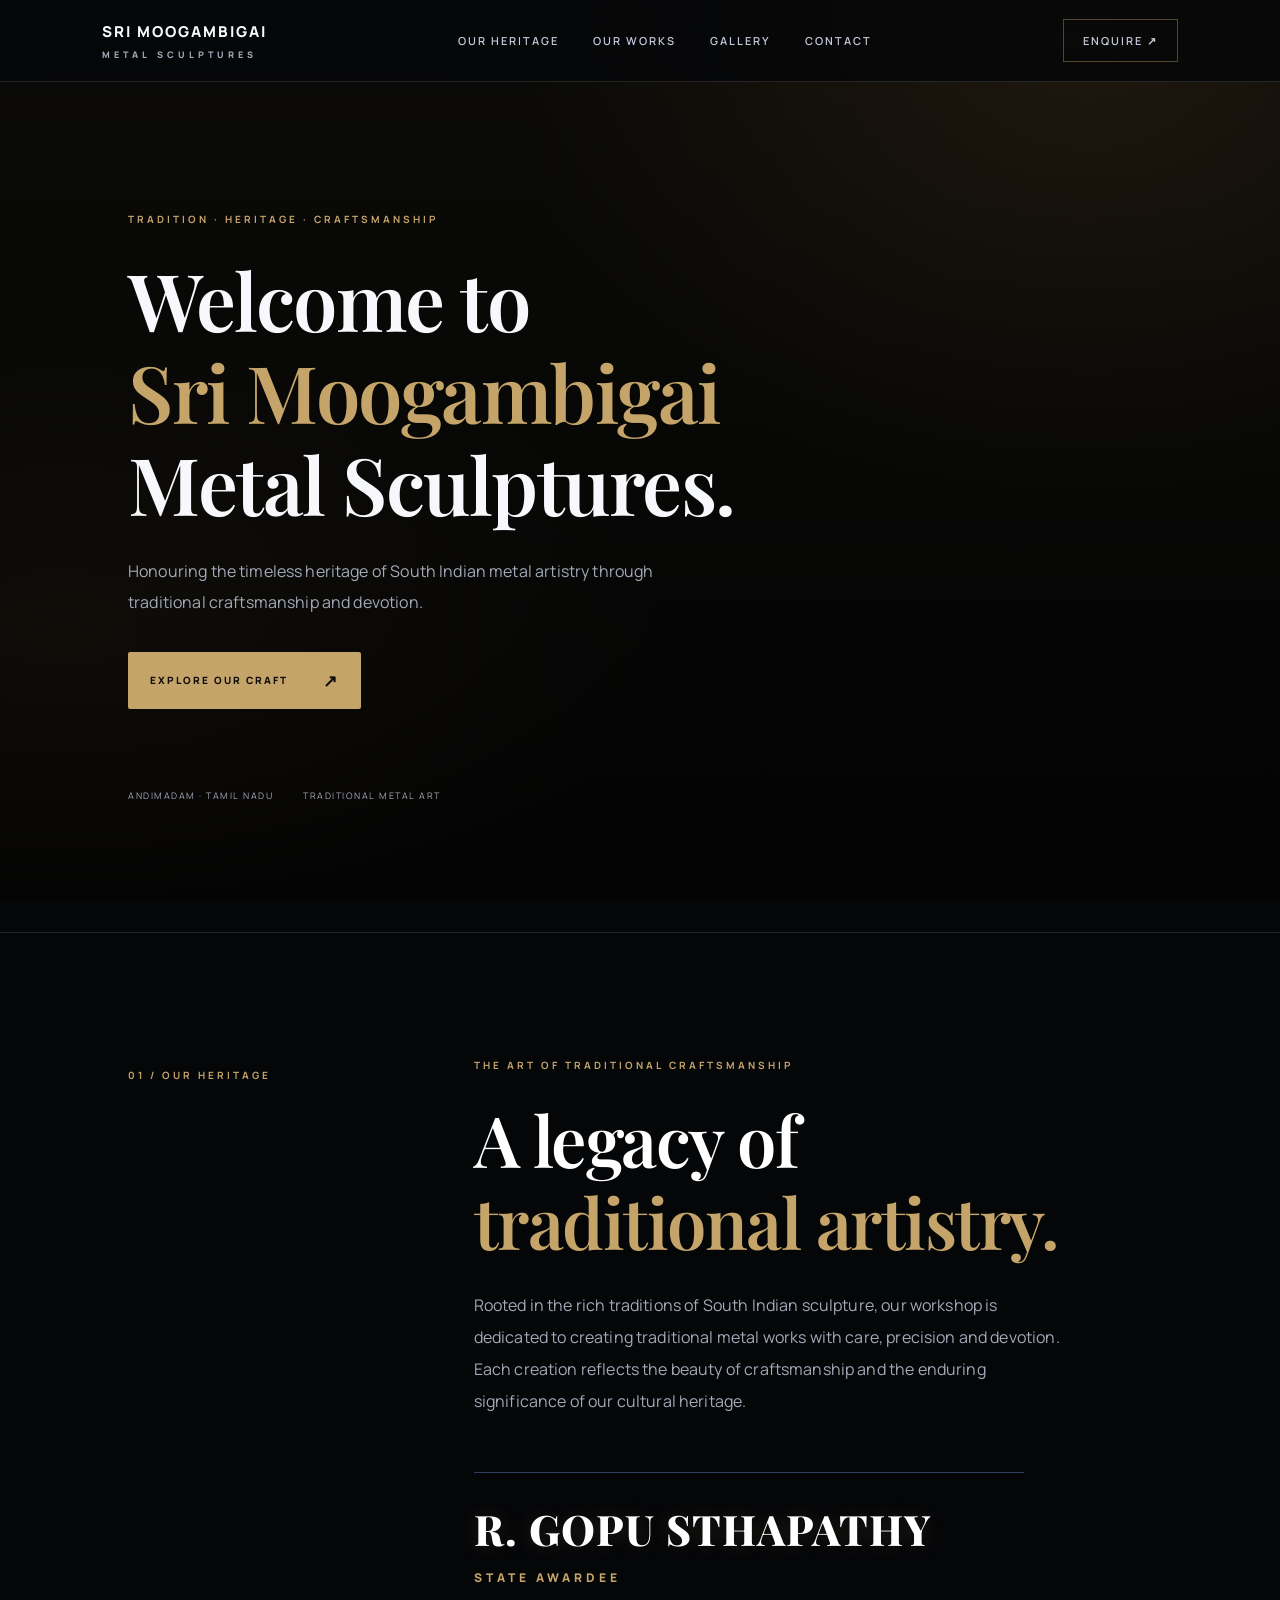
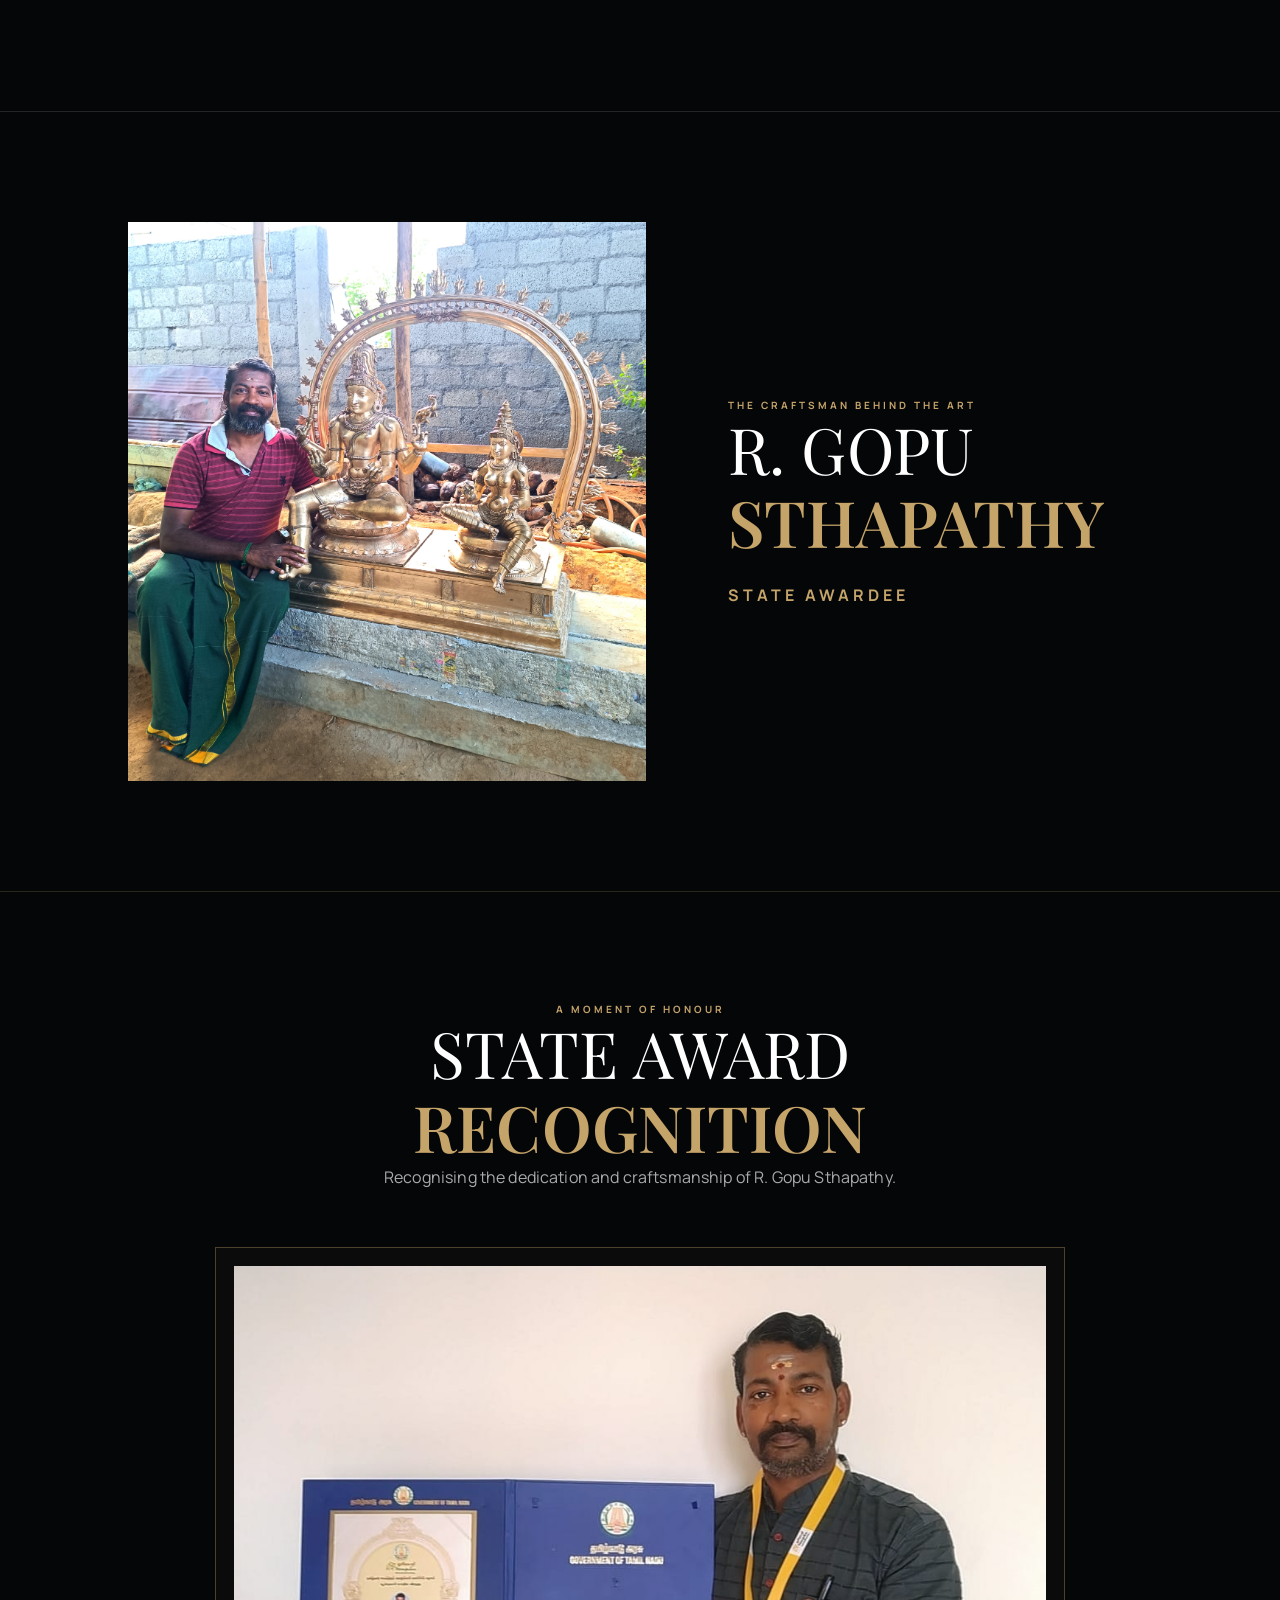
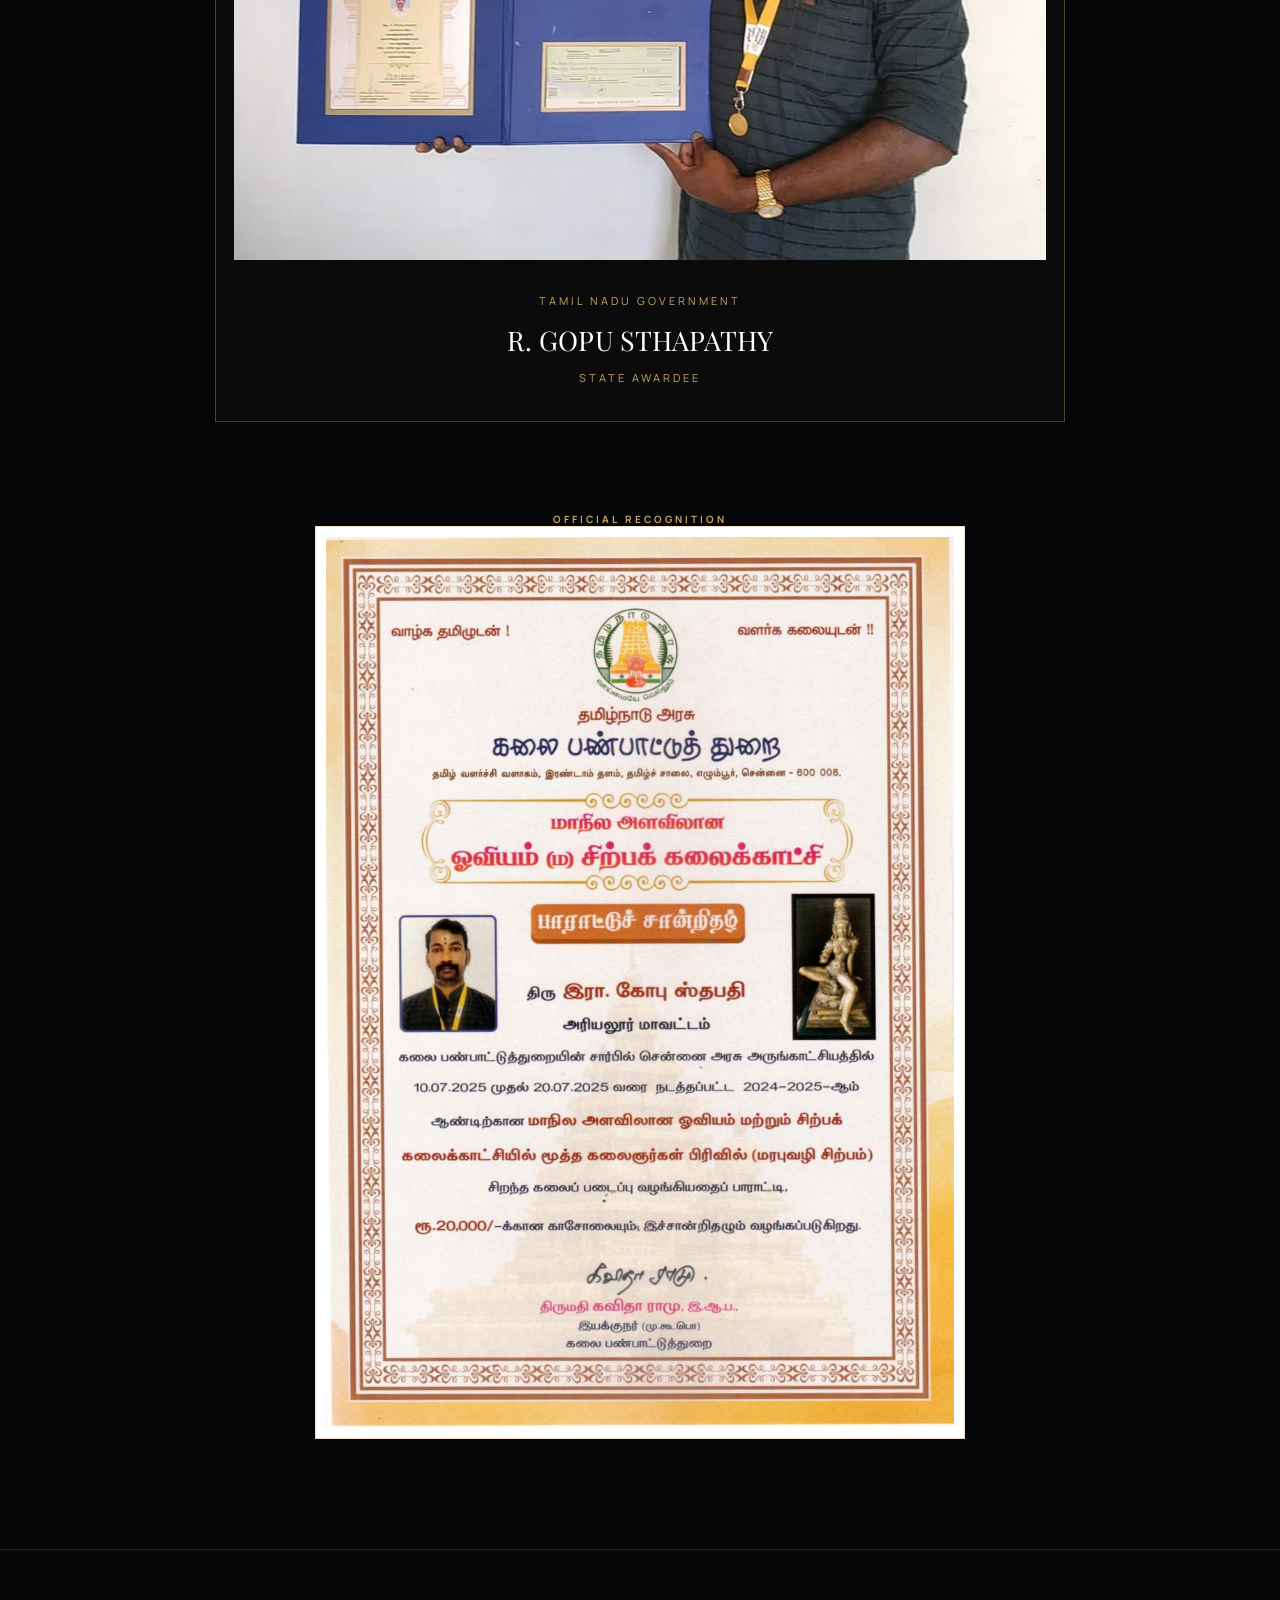
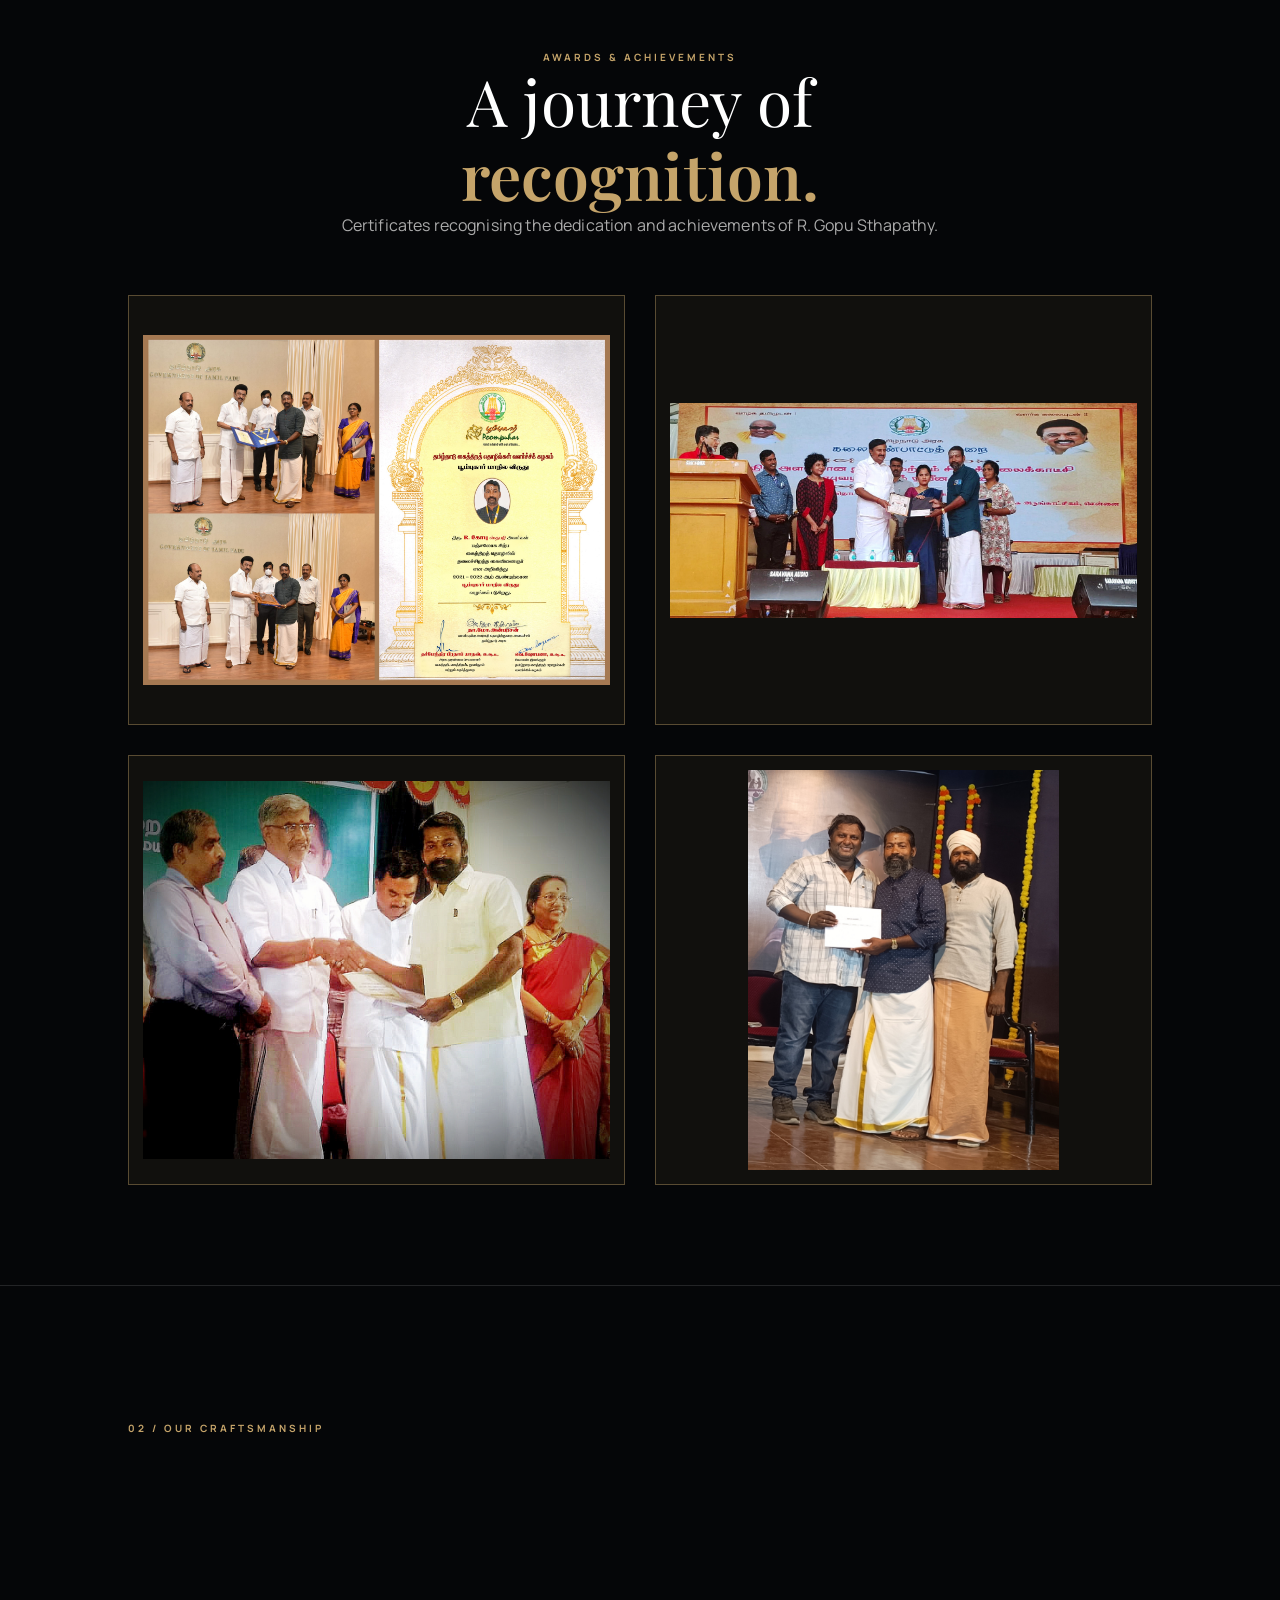
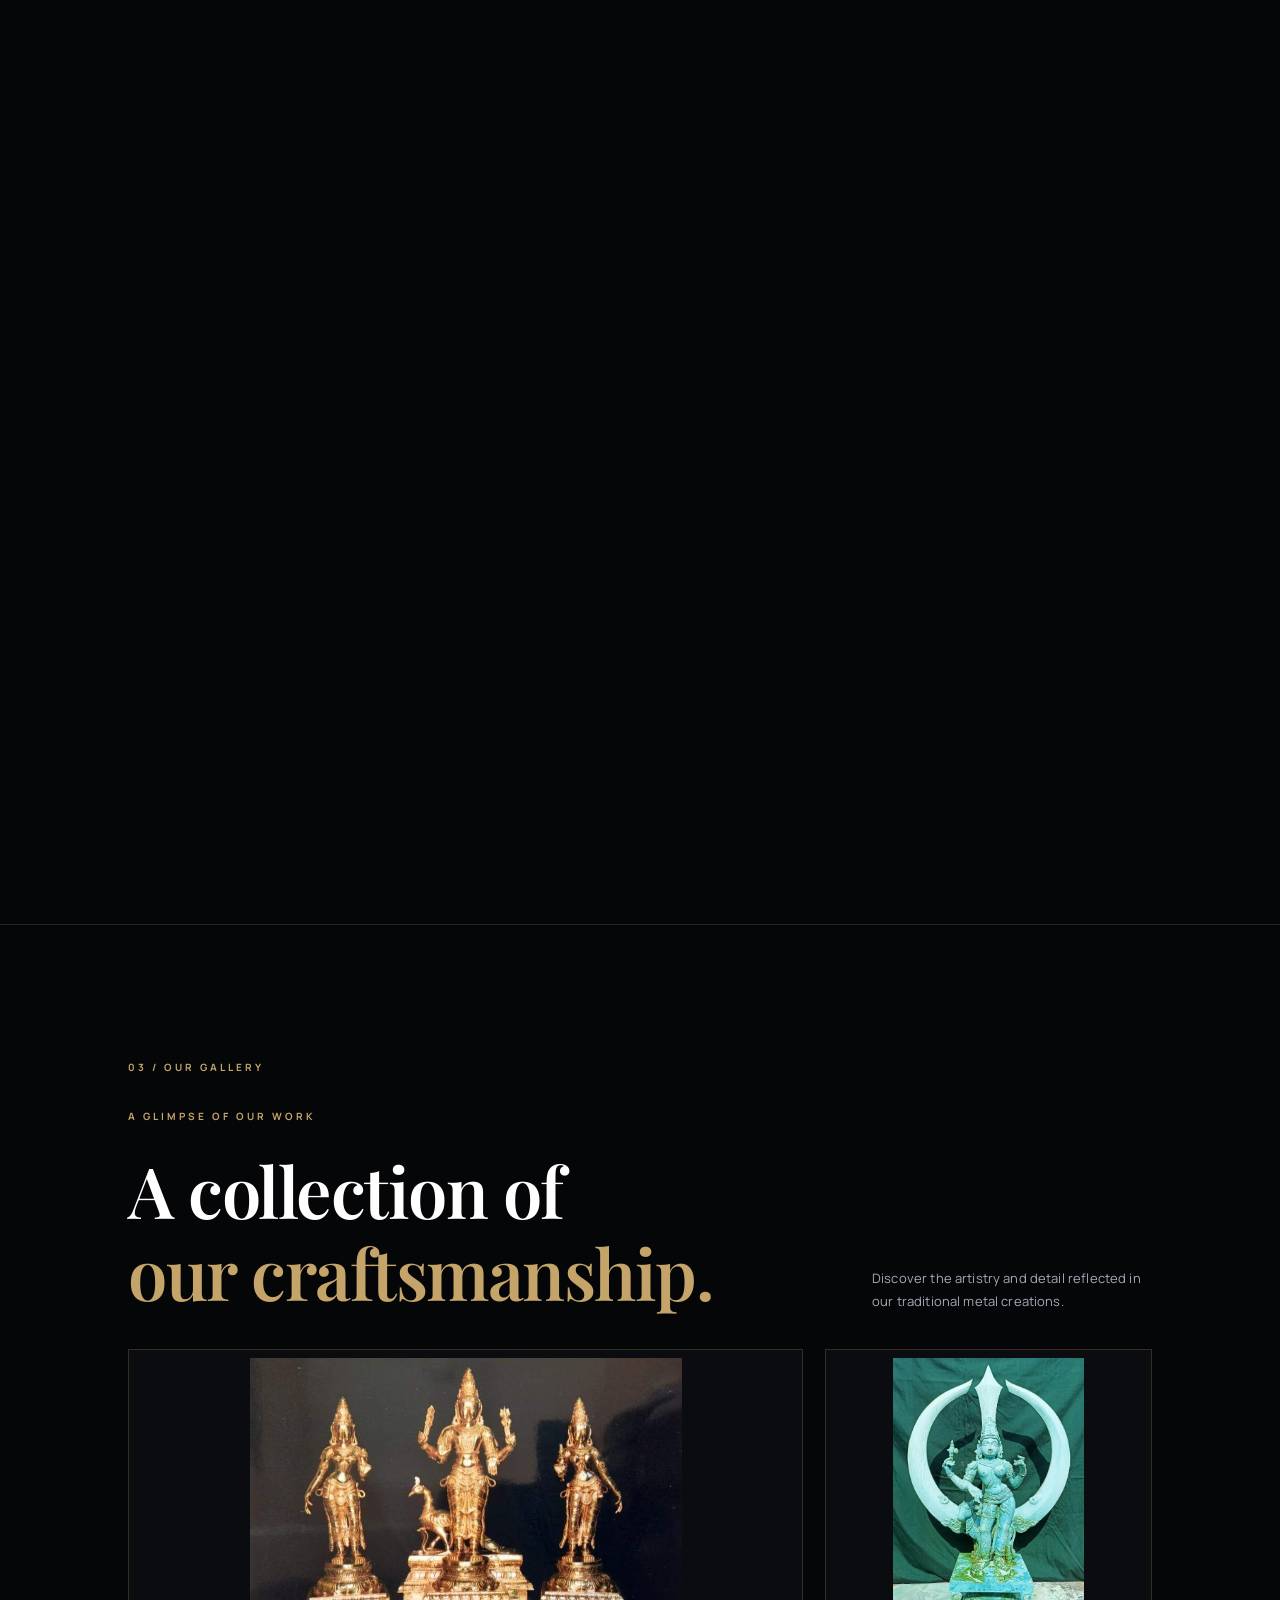
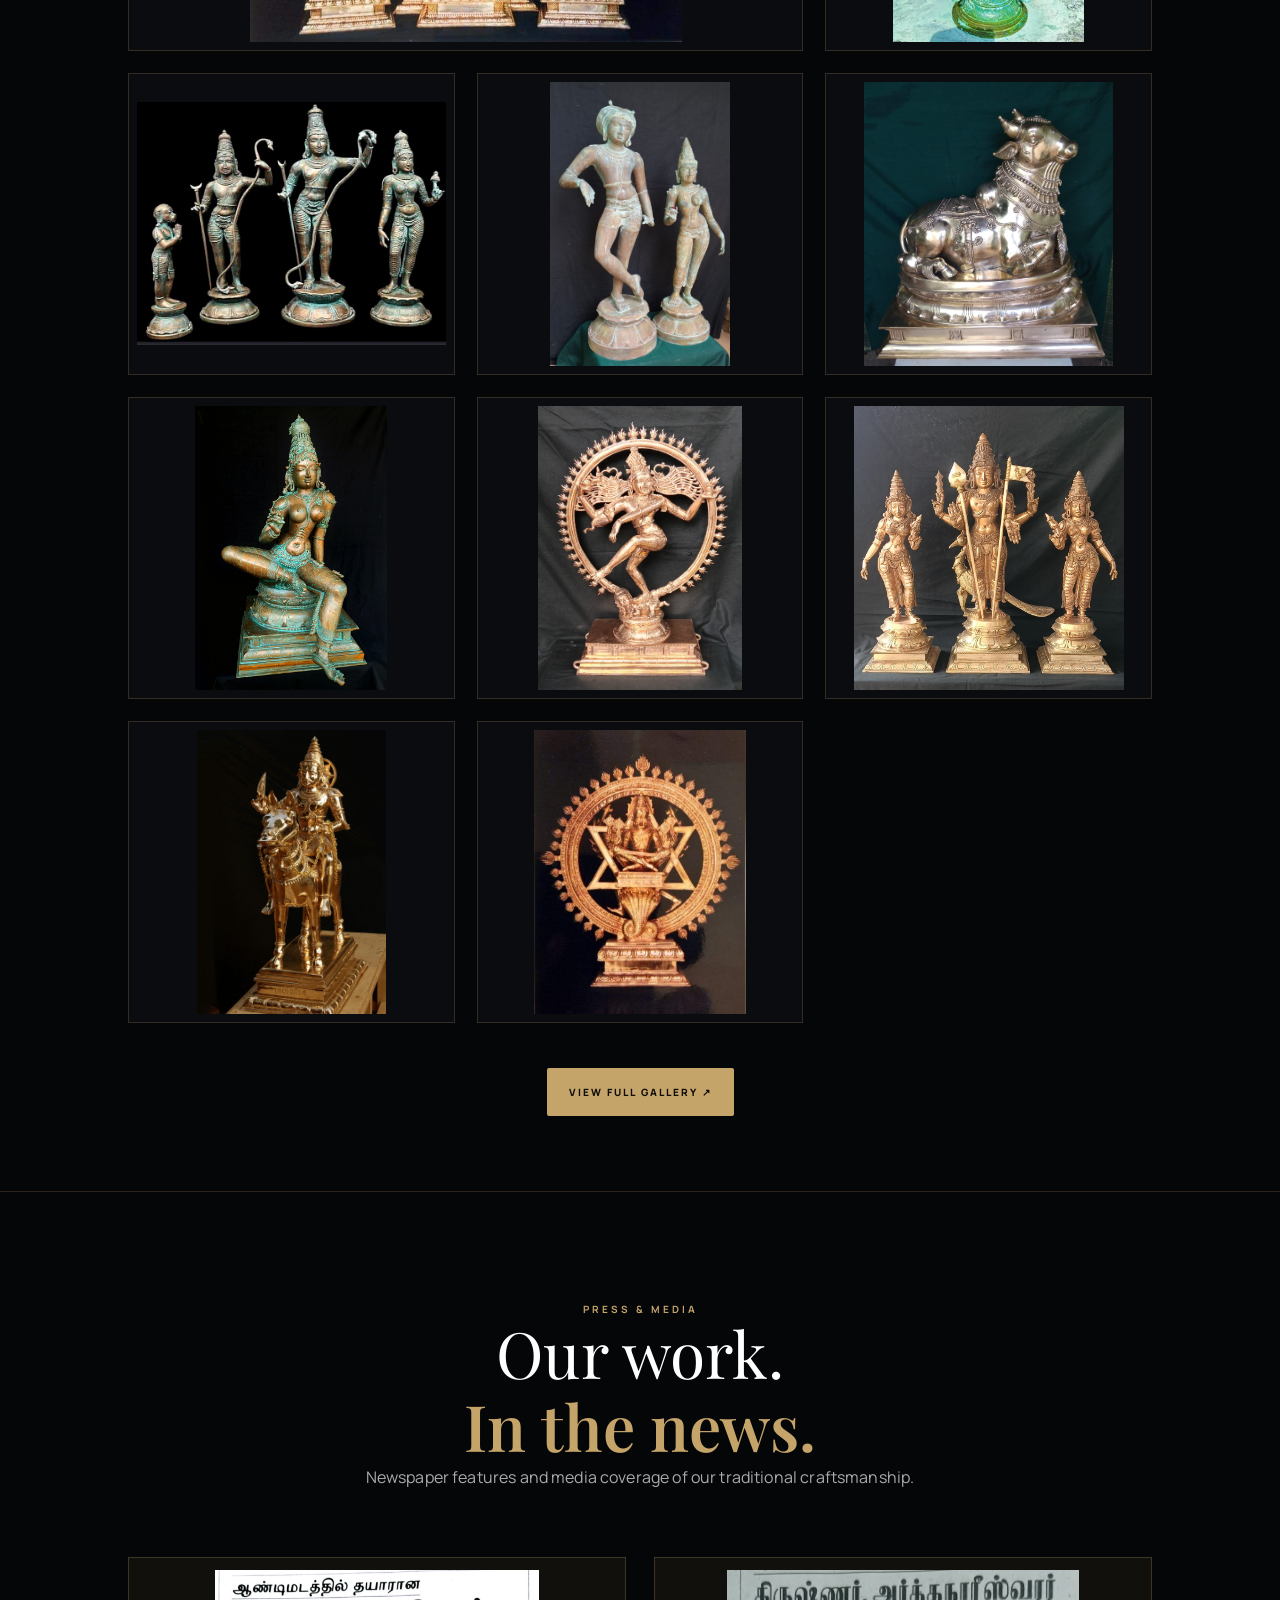
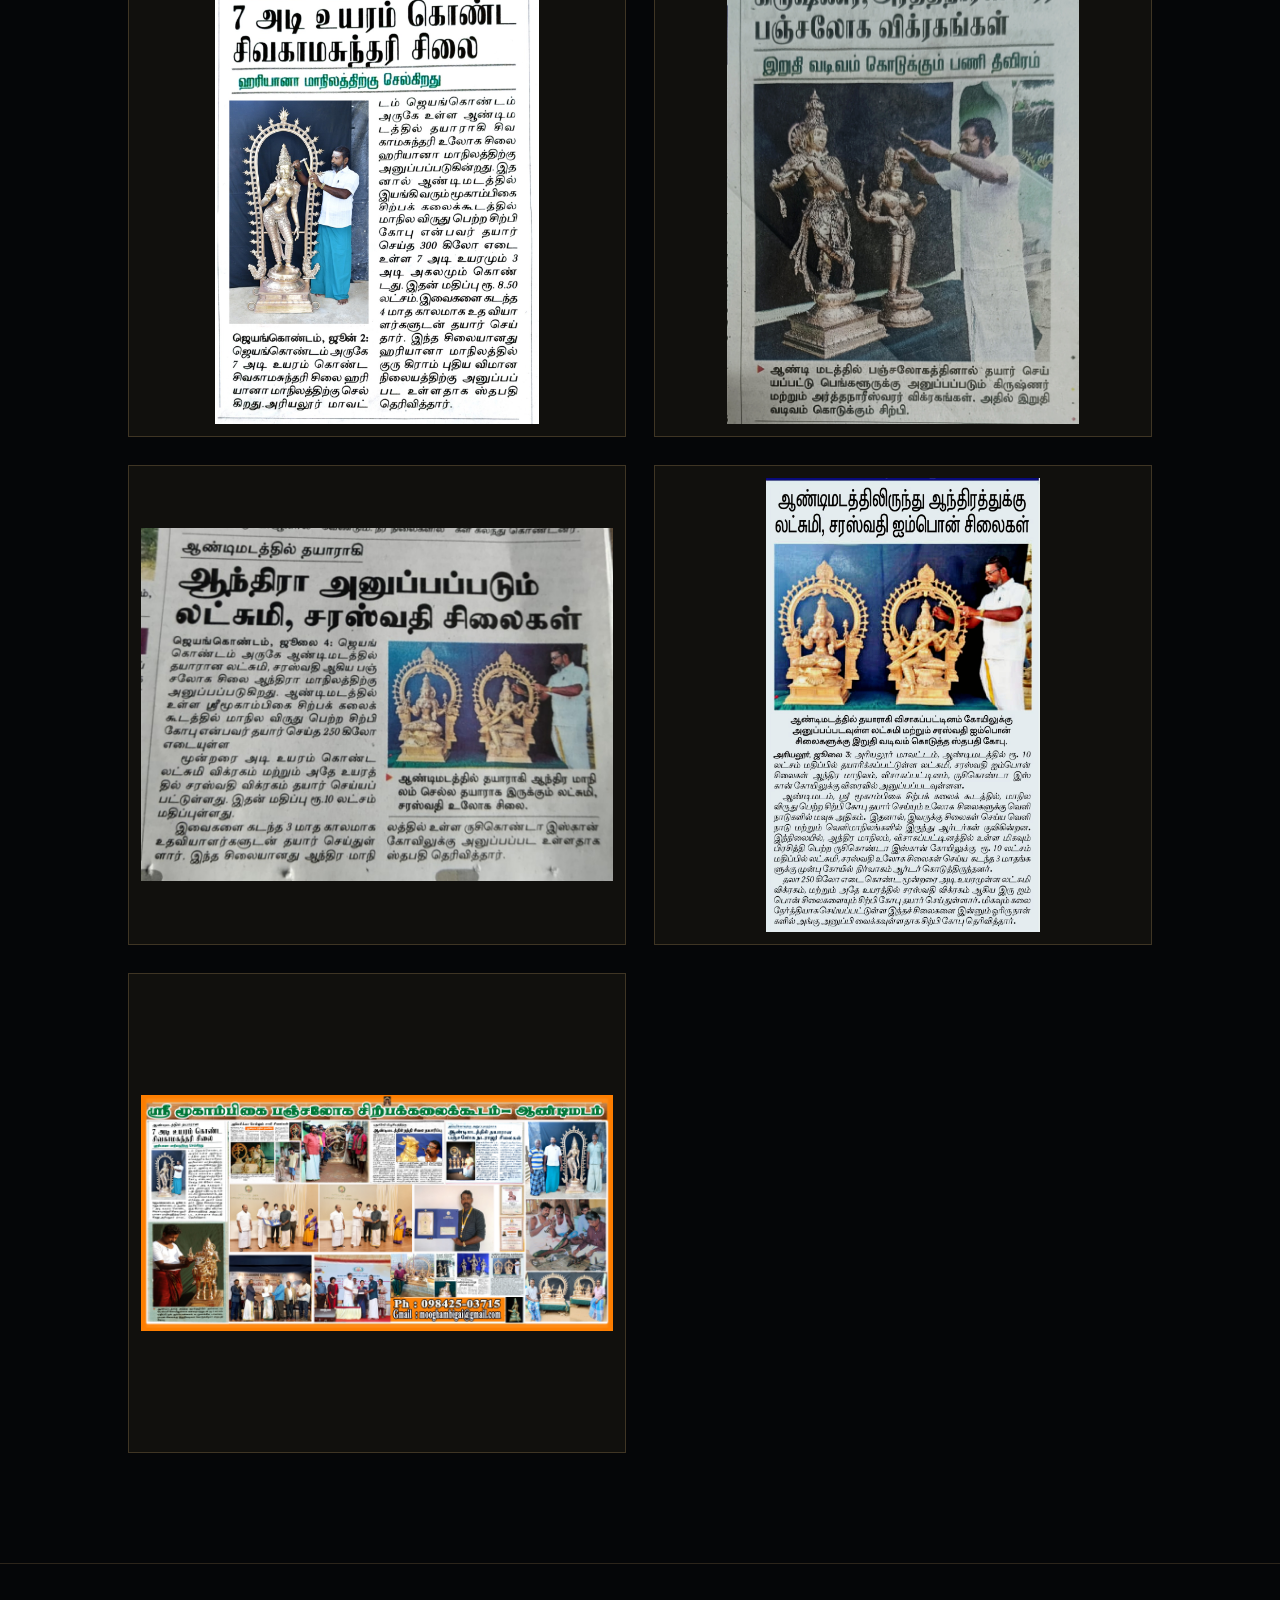
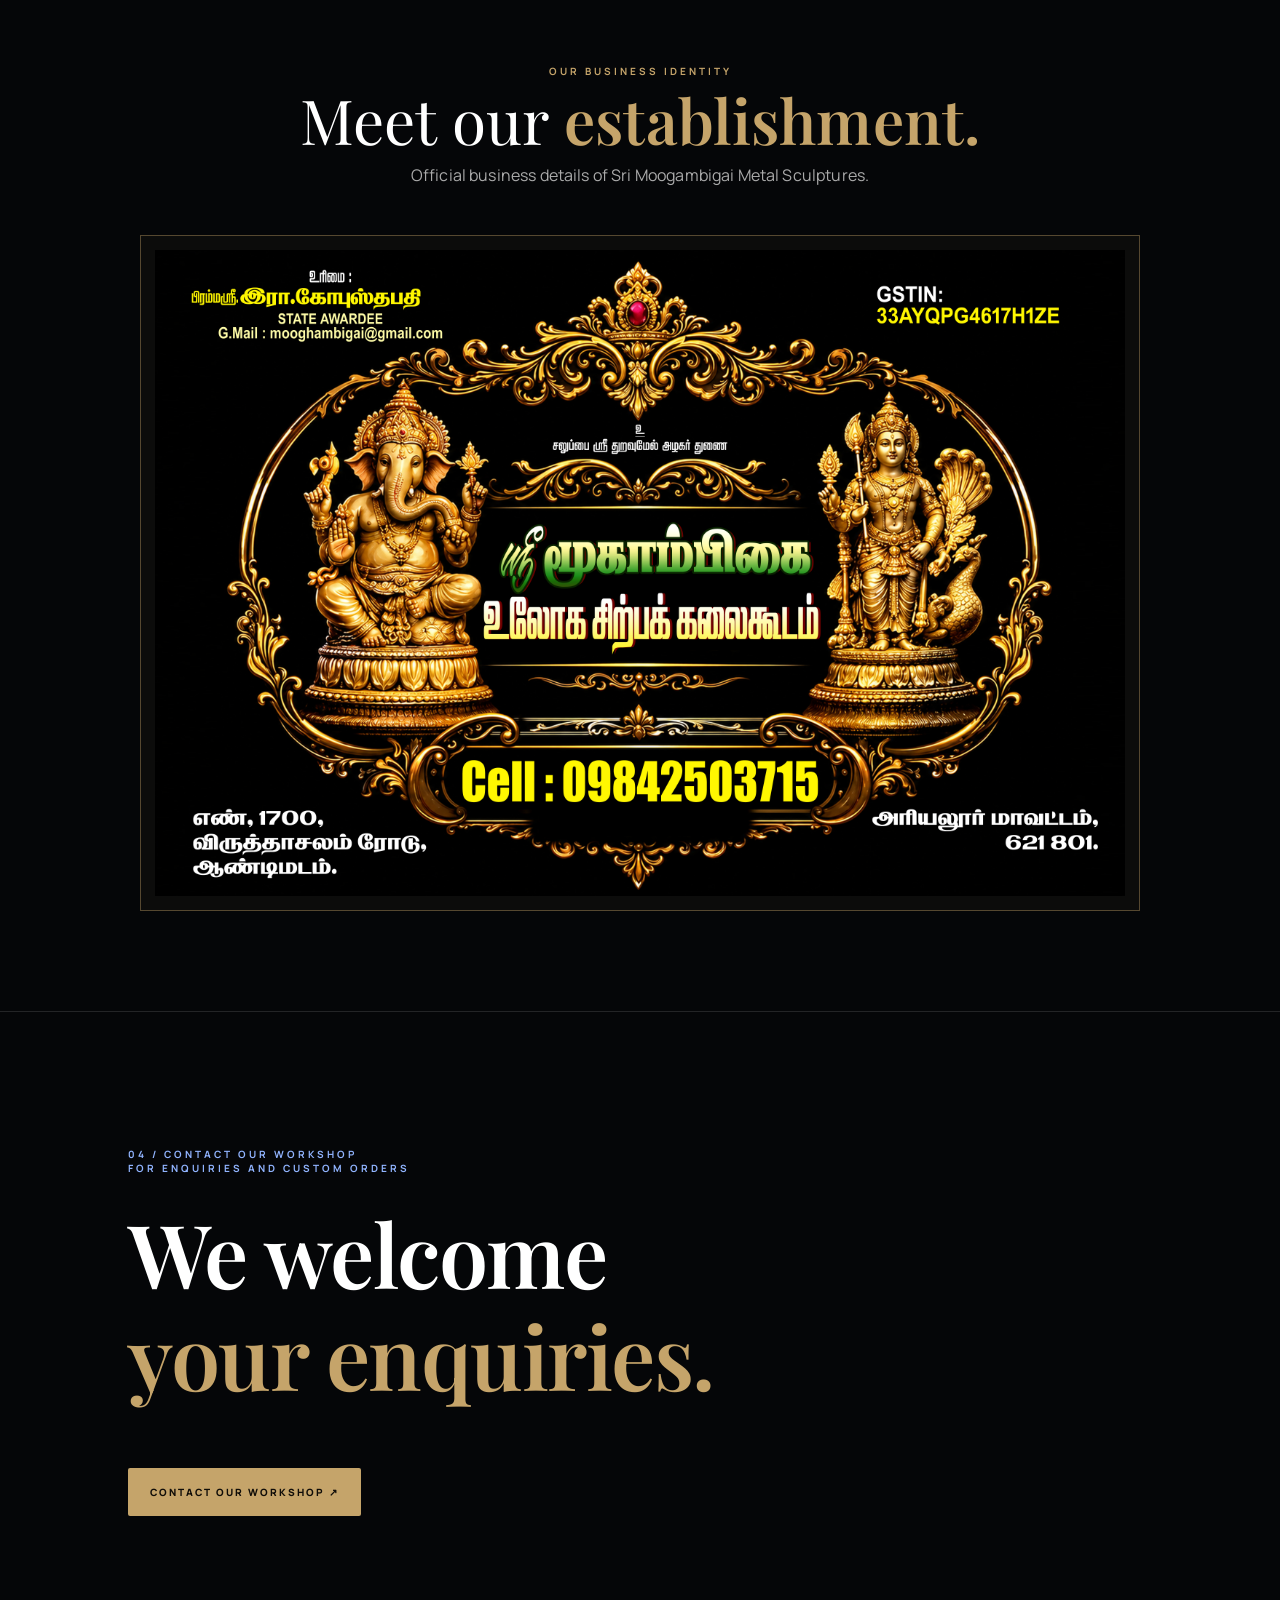
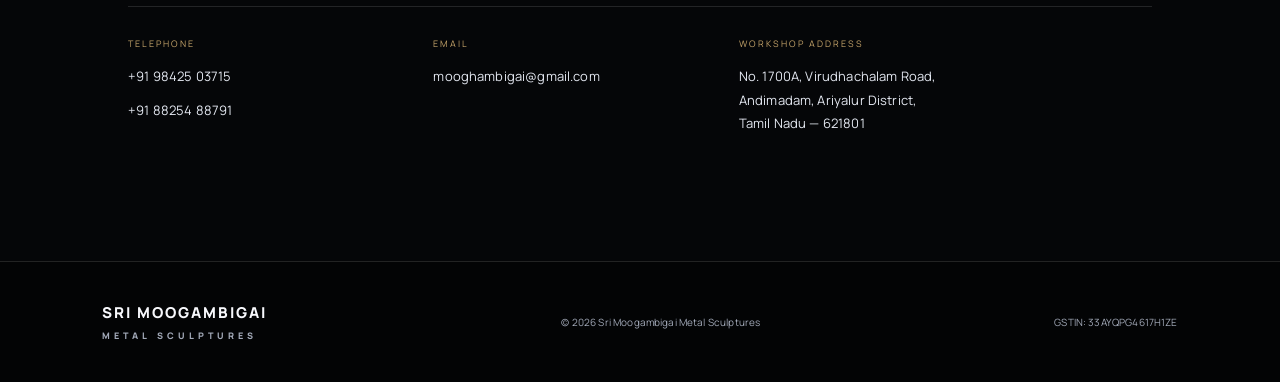
==== commit a1fd43fc: "Update website content and gallery" ====
--- a/index.html
+++ b/index.html
@@ -54,13 +54,51 @@
 
 <section class="craftsman-section">
   <div class="craftsman-image">
-    <img src="appa%20work/IMG-20261115-WA0014%20(2).jpg"
+    <img src="appa%20work/IMG_20240814_165324%20(2).jpg"
          alt="R. Gopu Sthapathy working on a traditional Nataraja sculpture">
   </div>
   <div class="craftsman-copy">
     <p class="eyebrow">THE CRAFTSMAN BEHIND THE ART</p>
     <h2>R. GOPU<br><em>STHAPATHY</em></h2>
     <p>STATE AWARDEE</p>
+  </div>
+</section>
+
+<section class="award-section" id="award">
+  <div class="award-heading">
+    <p class="eyebrow">A MOMENT OF HONOUR</p>
+    <h2>STATE AWARD<br><em>RECOGNITION</em></h2>
+    <p>Recognising the dedication and craftsmanship of R. Gopu Sthapathy.</p>
+  </div>
+
+  <div class="award-feature">
+    <img src="state%20award%20photo/SAVE_20240107_221115%20(2).jpg"
+         alt="R. Gopu Sthapathy holding his Tamil Nadu Government award certificate">
+    <div class="award-caption">
+      <span>TAMIL NADU GOVERNMENT</span>
+      <h3>R. GOPU STHAPATHY</h3>
+      <p>STATE AWARDEE</p>
+    </div>
+  </div>
+
+  <div class="award-certificate">
+    <p class="eyebrow">OFFICIAL RECOGNITION</p>
+    <img src="state%20award%20photo/IMG_20250712_203028.jpg"
+         alt="Tamil Nadu Government state-level art exhibition appreciation certificate">
+  </div>
+</section>
+
+<section class="certificates-section" id="certificates">
+  <div class="certificates-heading">
+    <p class="eyebrow">AWARDS & ACHIEVEMENTS</p>
+    <h2>A journey of<br><em>recognition.</em></h2>
+    <p>Certificates recognising the dedication and achievements of R. Gopu Sthapathy.</p>
+  </div>
+  <div class="certificates-grid">
+    <img src="certificate-web/certificate-01.jpg" alt="Certificate of achievement">
+    <img src="certificate-web/certificate-02.jpg" alt="Certificate of achievement">
+    <img src="certificate-web/certificate-03.jpg" alt="Certificate of achievement">
+    <img src="certificate-web/certificate-04.jpg" alt="Certificate of achievement">
   </div>
 </section>
 
@@ -92,6 +130,34 @@
   <div class="gallery-grid" id="gallery-grid"></div>
 </section>
 
+<section class="press-section" id="press">
+  <div class="press-heading">
+    <p class="eyebrow">PRESS & MEDIA</p>
+    <h2>Our work.<br><em>In the news.</em></h2>
+    <p>Newspaper features and media coverage of our traditional craftsmanship.</p>
+  </div>
+
+  <div class="press-grid">
+    <img src="appa%20news/IMG-20260602-WA0091%20(3).jpg" alt="Newspaper coverage">
+    <img src="appa%20news/IMG_20250817_140459.jpg" alt="Newspaper coverage">
+    <img src="appa%20news/IMG_20260704_075530%20(3).jpg" alt="Media coverage">
+    <img src="appa%20news/IMG_20260704_155817%20(2).jpg" alt="Newspaper coverage">
+    <img src="appa%20news/SAVE_20260824_204521%20(2).jpg" alt="Press feature">
+  </div>
+</section>
+
+<section class="visiting-card-section" id="business-card">
+  <div class="visiting-card-heading">
+    <p class="eyebrow">OUR BUSINESS IDENTITY</p>
+    <h2>Meet our <em>establishment.</em></h2>
+    <p>Official business details of Sri Moogambigai Metal Sculptures.</p>
+  </div>
+  <div class="visiting-card-image">
+    <img src="visiting%20card/SAVE_20260707_143714%20(3).jpg"
+         alt="Official visiting card of Sri Moogambigai Metal Sculptures">
+  </div>
+</section>
+
 <section class="contact-section" id="contact">
   <div class="section-label">04 / CONTACT OUR WORKSHOP</div>
   <p class="eyebrow">FOR ENQUIRIES AND CUSTOM ORDERS</p>
--- a/style.css
+++ b/style.css
@@ -721,3 +721,388 @@
   }
 }
 
+
+/* STATE AWARD RECOGNITION */
+
+.award-section {
+  padding: 110px 10%;
+  border-top: 1px solid rgba(197,164,106,.2);
+  text-align: center;
+}
+
+.award-heading {
+  max-width: 700px;
+  margin: 0 auto 55px;
+}
+
+.award-heading h2 {
+  font-family: 'Playfair Display', serif;
+  font-size: clamp(42px, 5vw, 68px);
+  line-height: 1.15;
+  color: #fff;
+}
+
+.award-heading h2 em {
+  color: #c5a46a;
+}
+
+.award-heading > p:last-child {
+  color: #aaa;
+  line-height: 1.8;
+}
+
+.award-feature {
+  max-width: 850px;
+  margin: 0 auto 90px;
+  border: 1px solid rgba(197,164,106,.35);
+  padding: 18px;
+  background: rgba(197,164,106,.035);
+}
+
+.award-feature img {
+  width: 100%;
+  height: auto;
+  display: block;
+}
+
+.award-caption {
+  padding: 28px 15px 18px;
+}
+
+.award-caption span,
+.award-caption p {
+  color: #c5a46a;
+  letter-spacing: 3px;
+  font-size: 11px;
+}
+
+.award-caption h3 {
+  font-family: 'Playfair Display', serif;
+  color: #fff;
+  font-size: 27px;
+  margin: 12px 0;
+}
+
+.award-certificate {
+  max-width: 650px;
+  margin: 0 auto;
+}
+
+.award-certificate img {
+  width: 100%;
+  height: auto;
+  display: block;
+  border: 1px solid rgba(197,164,106,.35);
+  padding: 10px;
+  background: #fff;
+}
+
+@media(max-width: 800px) {
+  .award-section {
+    padding: 75px 7%;
+  }
+  .award-feature {
+    padding: 10px;
+  }
+  .award-caption h3 {
+    font-size: 22px;
+  }
+}
+
+
+/* OFFICIAL VISITING CARD */
+
+.visiting-card-section {
+  padding: 100px 10%;
+  border-top: 1px solid rgba(197,164,106,.2);
+  text-align: center;
+}
+
+.visiting-card-heading {
+  max-width: 700px;
+  margin: 0 auto 45px;
+}
+
+.visiting-card-heading h2 {
+  font-family: 'Playfair Display', serif;
+  font-size: clamp(38px, 5vw, 62px);
+  color: #fff;
+}
+
+.visiting-card-heading h2 em {
+  color: #c5a46a;
+}
+
+.visiting-card-heading > p:last-child {
+  color: #aaa;
+  line-height: 1.8;
+}
+
+.visiting-card-image {
+  max-width: 1000px;
+  margin: auto;
+  padding: 14px;
+  border: 1px solid rgba(197,164,106,.4);
+  background: rgba(197,164,106,.04);
+}
+
+.visiting-card-image img {
+  display: block;
+  width: 100%;
+  height: auto;
+}
+
+@media(max-width: 800px) {
+  .visiting-card-section {
+    padding: 75px 7%;
+  }
+
+  .visiting-card-image {
+    padding: 7px;
+  }
+}
+
+
+/* PRESS & MEDIA — EDITORIAL DESIGN */
+
+.press-section {
+  padding: 110px 10%;
+  border-top: 1px solid rgba(197,164,106,.2);
+}
+
+.press-heading {
+  text-align: center;
+  max-width: 720px;
+  margin: 0 auto 65px;
+}
+
+.press-heading h2 {
+  font-family: 'Playfair Display', serif;
+  font-size: clamp(42px, 5vw, 68px);
+  line-height: 1.15;
+  color: #fff;
+}
+
+.press-heading h2 em {
+  color: #c5a46a;
+}
+
+.press-heading > p:last-child {
+  color: #aaa;
+  line-height: 1.8;
+}
+
+.press-grid {
+  display: grid;
+  grid-template-columns: repeat(2, minmax(0, 1fr));
+  gap: 28px;
+  align-items: stretch;
+}
+
+.press-grid img {
+  display: block;
+  width: 100%;
+  height: 480px;
+  object-fit: contain;
+  background: #11100d;
+  border: 1px solid rgba(197,164,106,.25);
+  padding: 12px;
+  transition: border-color .3s ease, transform .3s ease;
+}
+
+.press-grid img:hover {
+  border-color: #c5a46a;
+  transform: translateY(-4px);
+}
+
+@media(max-width: 800px) {
+  .press-section {
+    padding: 75px 7%;
+  }
+
+  .press-grid {
+    grid-template-columns: 1fr;
+    gap: 20px;
+  }
+
+  .press-grid img {
+    height: 420px;
+  }
+}
+
+
+/* AWARDS & ACHIEVEMENTS */
+
+.certificates-section {
+  padding: 100px 10%;
+  border-top: 1px solid rgba(197,164,106,.2);
+}
+
+.certificates-heading {
+  text-align: center;
+  max-width: 700px;
+  margin: 0 auto 55px;
+}
+
+.certificates-heading h2 {
+  font-family: 'Playfair Display', serif;
+  font-size: clamp(40px, 5vw, 65px);
+  color: #fff;
+  line-height: 1.15;
+}
+
+.certificates-heading h2 em {
+  color: #c5a46a;
+}
+
+.certificates-heading > p:last-child {
+  color: #aaa;
+  line-height: 1.8;
+}
+
+.certificates-grid {
+  display: grid;
+  grid-template-columns: repeat(2, minmax(0, 1fr));
+  gap: 30px;
+}
+
+.certificates-grid img {
+  width: 100%;
+  height: 430px;
+  object-fit: contain;
+  display: block;
+  padding: 14px;
+  background: #11100d;
+  border: 1px solid rgba(197,164,106,.4);
+}
+
+@media(max-width: 800px) {
+  .certificates-section {
+    padding: 75px 7%;
+  }
+  .certificates-grid {
+    grid-template-columns: 1fr;
+  }
+}
+
+
+/* AWARDS & ACHIEVEMENTS */
+
+.certificates-section {
+  padding: 100px 10%;
+  border-top: 1px solid rgba(197,164,106,.2);
+}
+
+.certificates-heading {
+  text-align: center;
+  max-width: 700px;
+  margin: 0 auto 55px;
+}
+
+.certificates-heading h2 {
+  font-family: 'Playfair Display', serif;
+  font-size: clamp(40px, 5vw, 65px);
+  color: #fff;
+  line-height: 1.15;
+}
+
+.certificates-heading h2 em {
+  color: #c5a46a;
+}
+
+.certificates-heading > p:last-child {
+  color: #aaa;
+  line-height: 1.8;
+}
+
+.certificates-grid {
+  display: grid;
+  grid-template-columns: repeat(2, minmax(0, 1fr));
+  gap: 30px;
+}
+
+.certificates-grid img {
+  width: 100%;
+  height: 430px;
+  object-fit: contain;
+  display: block;
+  padding: 14px;
+  background: #11100d;
+  border: 1px solid rgba(197,164,106,.4);
+}
+
+@media(max-width: 800px) {
+  .certificates-section {
+    padding: 75px 7%;
+  }
+  .certificates-grid {
+    grid-template-columns: 1fr;
+  }
+}
+
+
+/* HOMEPAGE FEATURED GALLERY */
+
+.gallery-grid {
+  display: grid;
+  grid-template-columns: repeat(3, minmax(0, 1fr));
+  gap: 22px;
+  margin-top: 35px;
+}
+
+.gallery-grid figure {
+  margin: 0;
+  overflow: hidden;
+  border: 1px solid rgba(197,164,106,.22);
+  background: #0b0c10;
+}
+
+.gallery-grid img {
+  display: block;
+  width: 100%;
+  height: 300px;
+  object-fit: contain;
+  padding: 8px;
+  filter: none;
+  transition: transform .5s ease;
+}
+
+.gallery-grid figure:hover img {
+  transform: scale(1.035);
+}
+
+.gallery-grid .gallery-main {
+  grid-column: span 2;
+}
+
+.gallery-more {
+  display: table;
+  margin: 45px auto 0;
+  text-decoration: none;
+  text-align: center;
+}
+
+@media(max-width:800px) {
+  .gallery-grid {
+    grid-template-columns: repeat(2, minmax(0, 1fr));
+    gap: 12px;
+  }
+
+  .gallery-grid img {
+    height: 230px;
+  }
+}
+
+@media(max-width:430px) {
+  .gallery-grid {
+    grid-template-columns: 1fr;
+  }
+
+  .gallery-grid .gallery-main {
+    grid-column: auto;
+  }
+
+  .gallery-grid img {
+    height: 280px;
+  }
+}
